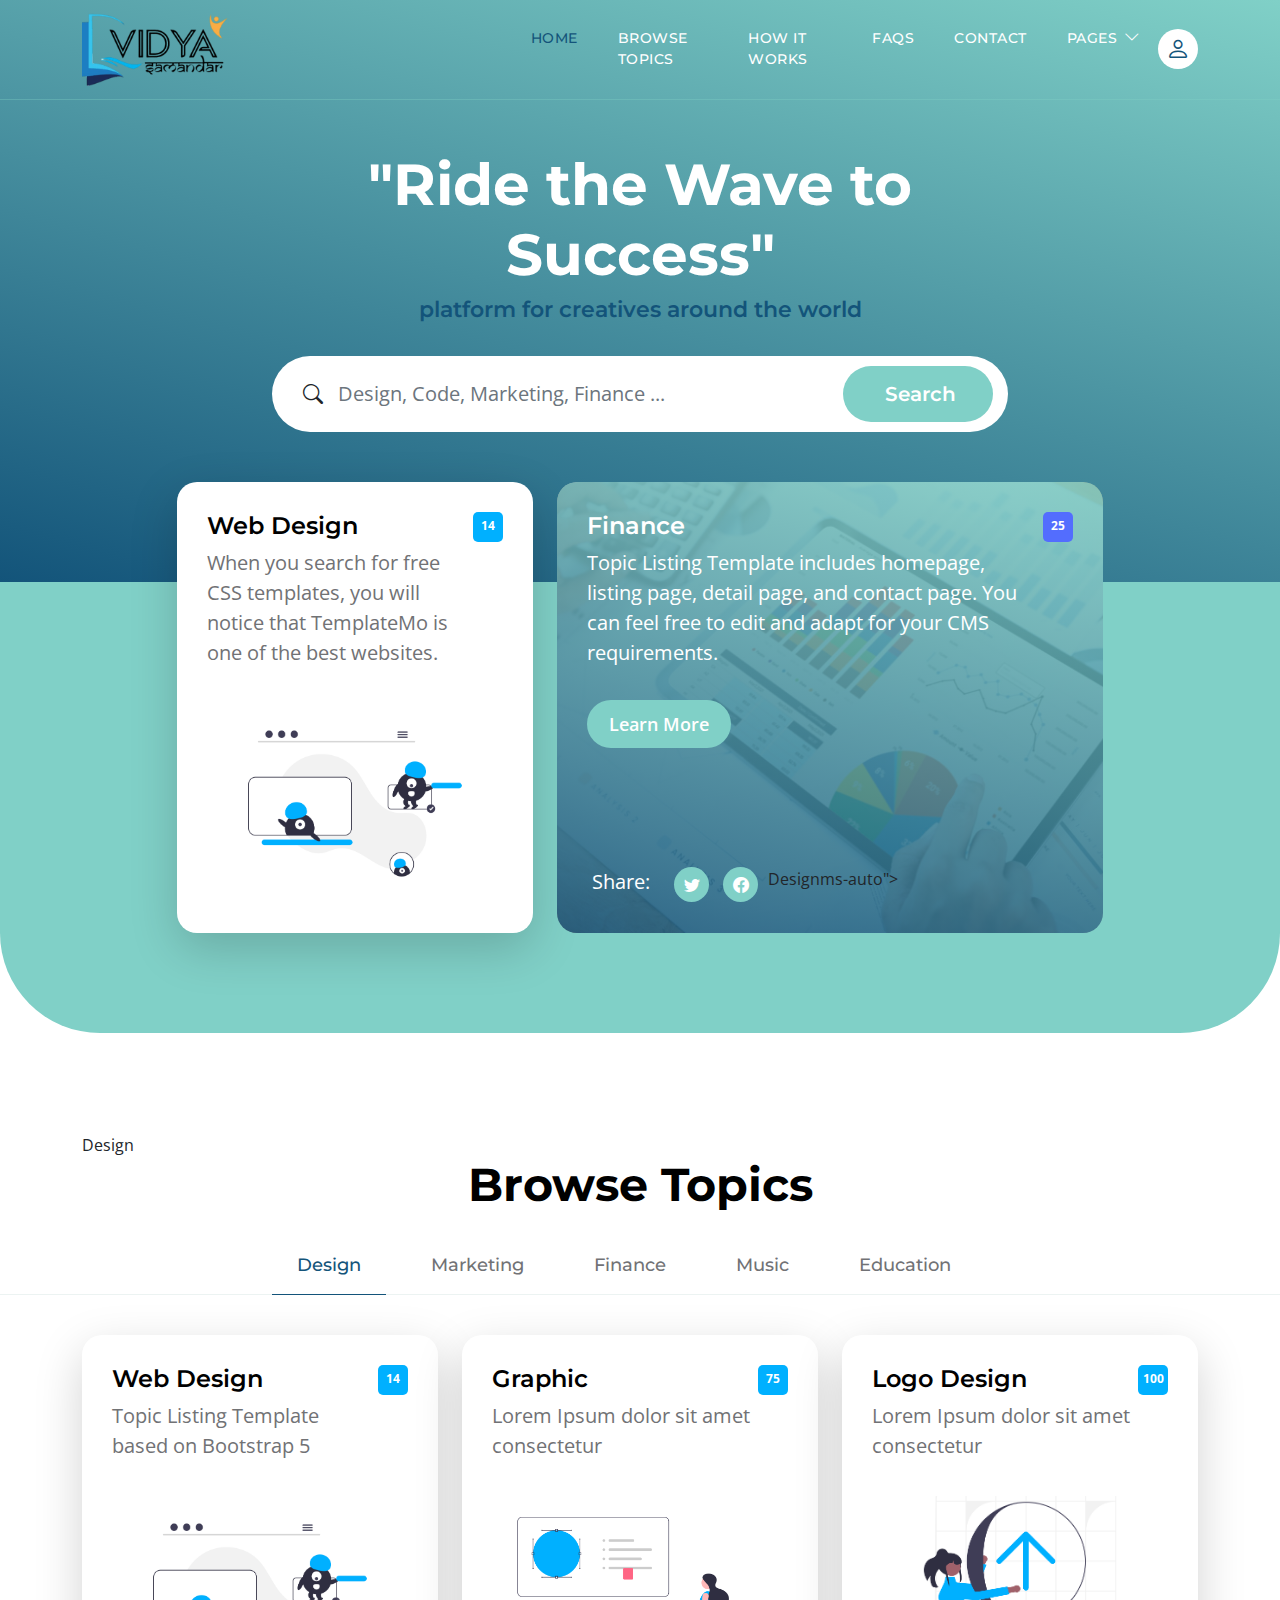
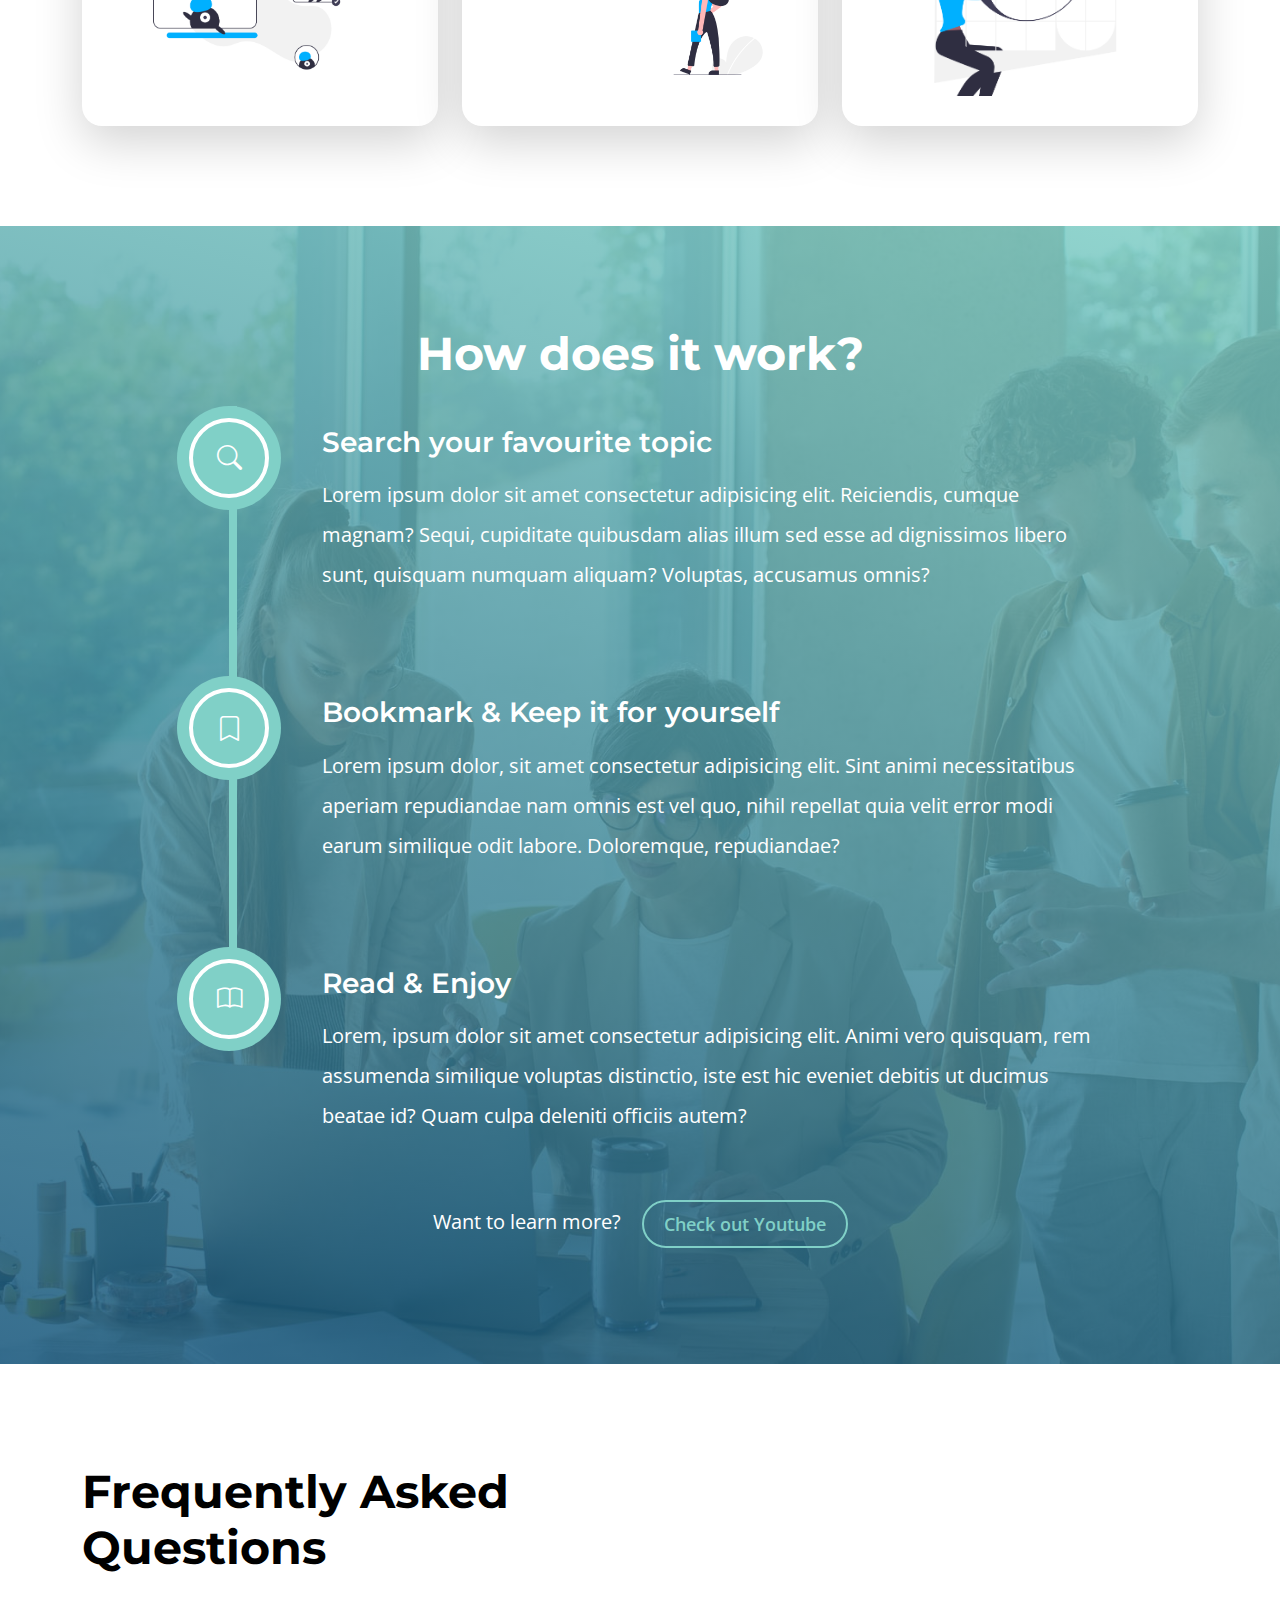
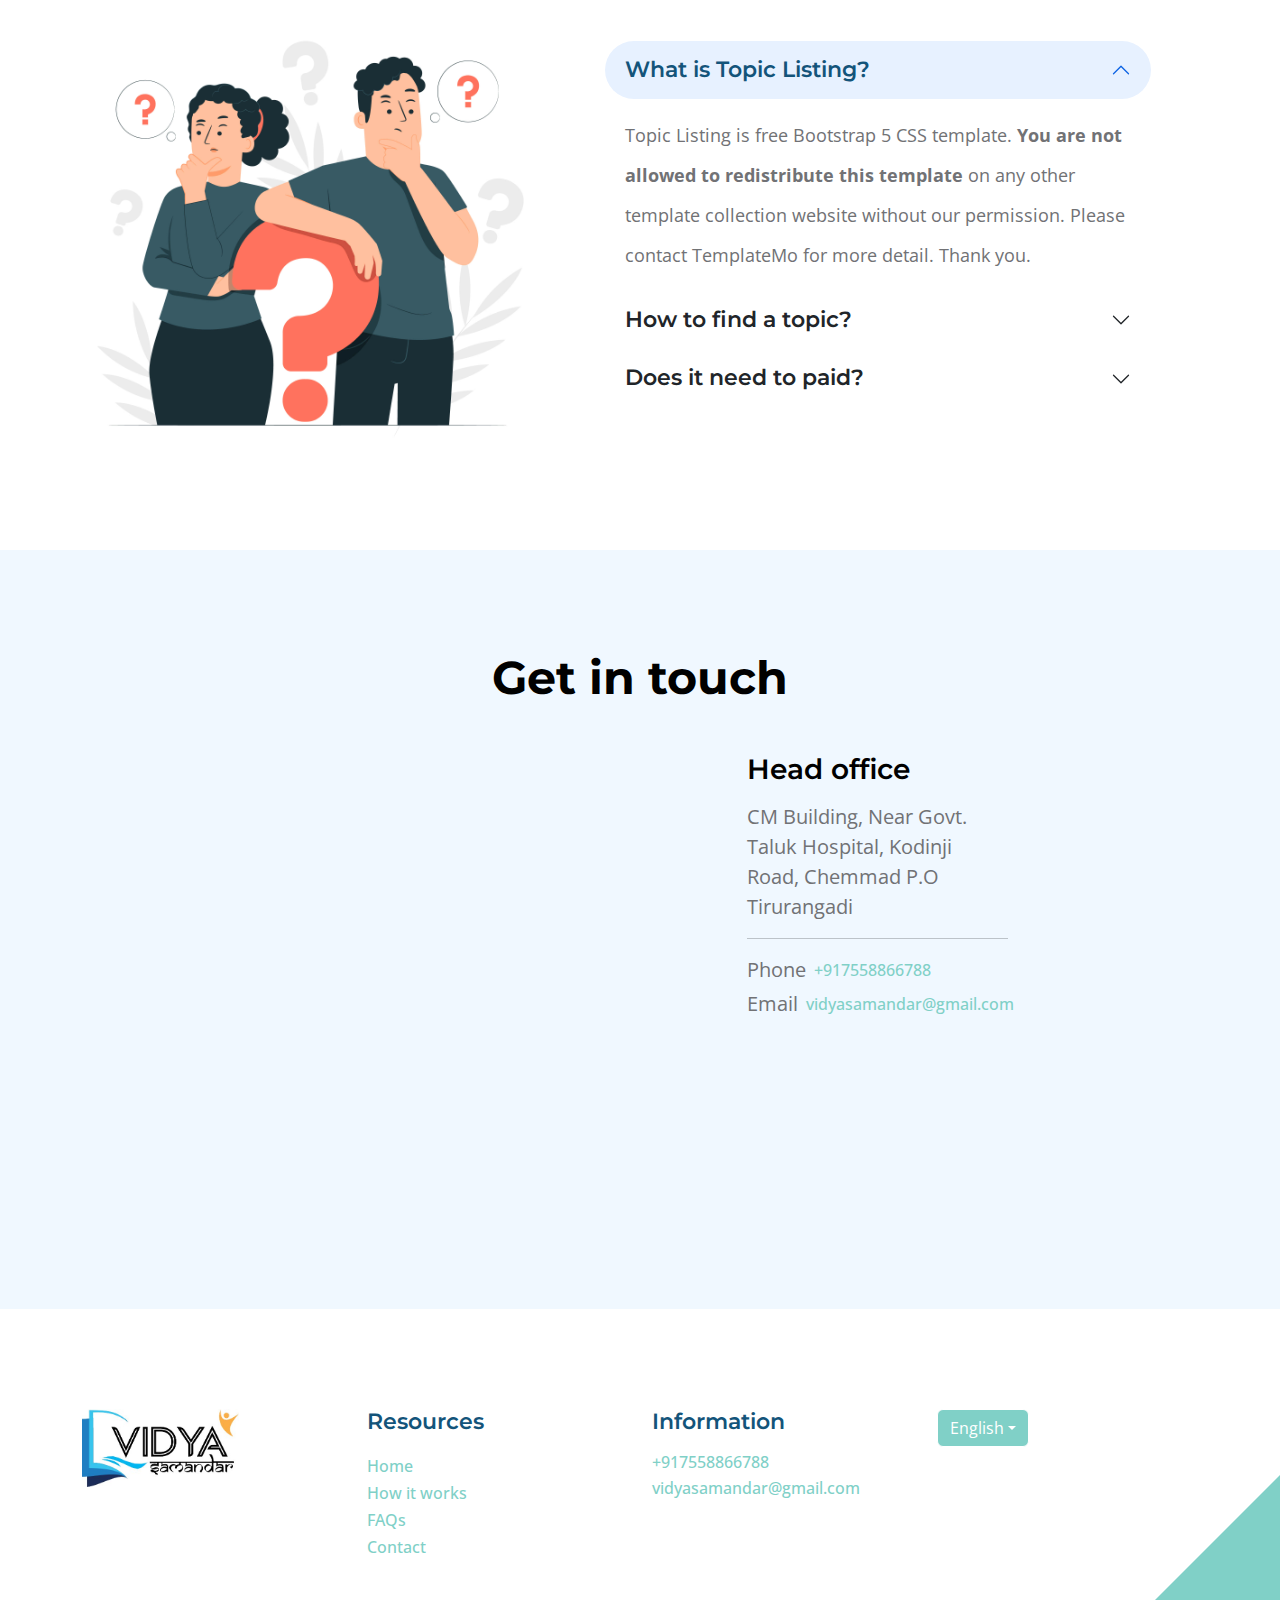
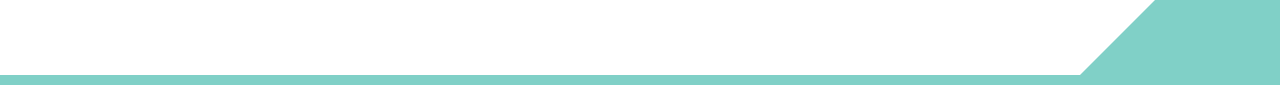
==== index.html @ a7874b6f "Update index.html" ====
<!doctype html>
<html lang="en">
    <head>
        <meta charset="utf-8">
        <meta name="viewport" content="width=device-width, initial-scale=1">

        <meta name="description" content="">
        <meta name="author" content="">

        <title>Vidyasamandar</title>
        <link rel="icon" href="images/topics/logo_no_bg.png" type="image/png"/>

        <!-- CSS FILES -->        
        <link rel="preconnect" href="https://fonts.googleapis.com">
        
        <link rel="preconnect" href="https://fonts.gstatic.com" crossorigin>

        <link href="https://fonts.googleapis.com/css2?family=Montserrat:wght@500;600;700&family=Open+Sans&display=swap" rel="stylesheet">
                        
        <link href="css/bootstrap.min.css" rel="stylesheet">

        <link href="css/bootstrap-icons.css" rel="stylesheet">

        <link href="css/templatemo-topic-listing.css" rel="stylesheet">      
<!--

TemplateMo 590 topic listing

https://templatemo.com/tm-590-topic-listing

-->
    </head>
    
    <body id="top">

        <main>

            <nav class="navbar navbar-expand-lg">
                <div class="container">
                    <a class="navbar-brand" href="index.html"> 
                        <img class="logo" src="images/topics/logo_no_bg.png"/>
                    </a>

                    <div class="d-lg-none ms-auto me-4">
                        <a href="#top" class="navbar-icon bi-person smoothscroll"></a>
                    </div>
    
                    <button class="navbar-toggler" type="button" data-bs-toggle="collapse" data-bs-target="#navbarNav" aria-controls="navbarNav" aria-expanded="false" aria-label="Toggle navigation">
                        <span class="navbar-toggler-icon"></span>
                    </button>
    
                    <div class="collapse navbar-collapse" id="navbarNav">
                        <ul class="navbar-nav ms-lg-5 me-lg-auto">
                            <li class="nav-item">
                                <a class="nav-link click-scroll" href="#section_1">Home</a>
                            </li>

                            <li class="nav-item">
                                <a class="nav-link click-scroll" href="#section_2">Browse Topics</a>
                            </li>
    
                            <li class="nav-item">
                                <a class="nav-link click-scroll" href="#section_3">How it works</a>
                            </li>

                            <li class="nav-item">
                                <a class="nav-link click-scroll" href="#section_4">FAQs</a>
                            </li>
    
                            <li class="nav-item">
                                <a class="nav-link click-scroll" href="#section_5">Contact</a>
                            </li>

                            <li class="nav-item dropdown">
                                <a class="nav-link dropdown-toggle" href="#" id="navbarLightDropdownMenuLink" role="button" data-bs-toggle="dropdown" aria-expanded="false">Pages</a>

                                <ul class="dropdown-menu dropdown-menu-light" aria-labelledby="navbarLightDropdownMenuLink">
                                    <li><a class="dropdown-item" href="topics-listing.html">Topics Listing</a></li>

                                    <li><a class="dropdown-item" href="contact.html">Contact Form</a></li>
                                </ul>
                            </li>
                        </ul>

                        <div class="d-none d-lg-block">
                            <a href="#top" class="navbar-icon bi-person smoothscroll"></a>
                        </div>
                    </div>
                </div>
            </nav>
            

            <section class="hero-section d-flex justify-content-center align-items-center" id="section_1">
                <div class="container">
                    <div class="row">

                        <div class="col-lg-8 col-12 mx-auto">
                            <h1 class="text-white text-center">"Ride the Wave to Success"</h1>

                            <h6 class="text-center">platform for creatives around the world</h6>

                            <form method="get" class="custom-form mt-4 pt-2 mb-lg-0 mb-5" role="search">
                                <div class="input-group input-group-lg">
                                    <span class="input-group-text bi-search" id="basic-addon1">
                                        
                                    </span>

                                    <input name="keyword" type="search" class="form-control" id="keyword" placeholder="Design, Code, Marketing, Finance ..." aria-label="Search">

                                    <button type="submit" class="form-control">Search</button>
                                </div>
                            </form>
                        </div>

                    </div>
                </div>
            </section>


            <section class="featured-section">
                <div class="container">
                    <div class="row justify-content-center">

                        <div class="col-lg-4 col-12 mb-4 mb-lg-0">
                            <div class="custom-block bg-white shadow-lg">
                                <a href="topics-detail.html">
                                    <div class="d-flex">
                                        <div>
                                            <h5 class="mb-2">Web Design</h5>

                                            <p class="mb-0">When you search for free CSS templates, you will notice that TemplateMo is one of the best websites.</p>
                                        </div>

                                        <span class="badge bg-design rounded-pill ms-auto">14</span>
                                    </div>

                                    <img src="images/topics/undraw_Remote_design_team_re_urdx.png" class="custom-block-image img-fluid" alt="">
                                </a>
                            </div>
                        </div>

                        <div class="col-lg-6 col-12">
                            <div class="custom-block custom-block-overlay">
                                <div class="d-flex flex-column h-100">
                                    <img src="images/businesswoman-using-tablet-analysis.jpg" class="custom-block-image img-fluid" alt="">

                                    <div class="custom-block-overlay-text d-flex">
                                        <div>
                                            <h5 class="text-white mb-2">Finance</h5>

                                            <p class="text-white">Topic Listing Template includes homepage, listing page, detail page, and contact page. You can feel free to edit and adapt for your CMS requirements.</p>

                                            <a href="topics-detail.html" class="btn custom-btn mt-2 mt-lg-3">Learn More</a>
                                        </div>

                                        <span class="badge bg-finance rounded-pill ms-auto">25</span>
                                    </div>

                                    <div class="social-share d-flex">
                                        <p class="text-white me-4">Share:</p>

                                        <ul class="social-icon">
                                            <li class="social-icon-item">
                                                <a href="#" class="social-icon-link bi-twitter"></a>
                                            </li>

                                            <li class="social-icon-item">
                                                <a href="#" class="social-icon-link bi-facebook"></a>
                                            </li>Designms-auto"></a>
                                    </div>

                                    <div class="section-overlay"></div>
                                </div>
                            </div>
                        </div>

                    </div>
                </div>
            </section>


            <section class="explore-section section-padding" id="section_2">
                <div class="container">Design

                        <div class="col-12 text-center">
                            <h2 class="mb-4">Browse Topics</h1>
                        </div>

                    </div>
                </div>

                <div class="container-fluid">
                    <div class="row">
                        <ul class="nav nav-tabs" id="myTab" role="tablist">
                            <li class="nav-item" role="presentation">
                                <button class="nav-link active" id="design-tab" data-bs-toggle="tab" data-bs-target="#design-tab-pane" type="button" role="tab" aria-controls="design-tab-pane" aria-selected="true">Design</button>
                            </li>

                            <li class="nav-item" role="presentation">
                                <button class="nav-link" id="marketing-tab" data-bs-toggle="tab" data-bs-target="#marketing-tab-pane" type="button" role="tab" aria-controls="marketing-tab-pane" aria-selected="false">Marketing</button>
                            </li>

                            <li class="nav-item" role="presentation">
                                <button class="nav-link" id="finance-tab" data-bs-toggle="tab" data-bs-target="#finance-tab-pane" type="button" role="tab" aria-controls="finance-tab-pane" aria-selected="false">Finance</button>
                            </li>

                            <li class="nav-item" role="presentation">
                                <button class="nav-link" id="music-tab" data-bs-toggle="tab" data-bs-target="#music-tab-pane" type="button" role="tab" aria-controls="music-tab-pane" aria-selected="false">Music</button>
                            </li>

                            <li class="nav-item" role="presentation">
                                <button class="nav-link" id="education-tab" data-bs-toggle="tab" data-bs-target="#education-tab-pane" type="button" role="tab" aria-controls="education-tab-pane" aria-selected="false">Education</button>
                            </li>
                        </ul>
                    </div>
                </div>

                <div class="container">
                    <div class="row">

                        <div class="col-12">
                            <div class="tab-content" id="myTabContent">
                                <div class="tab-pane fade show active" id="design-tab-pane" role="tabpanel" aria-labelledby="design-tab" tabindex="0">
                                    <div class="row">
                                        <div class="col-lg-4 col-md-6 col-12 mb-4 mb-lg-0">
                                            <div class="custom-block bg-white shadow-lg">
                                                <a href="topics-detail.html">
                                                    <div class="d-flex">
                                                        <div>
                                                            <h5 class="mb-2">Web Design</h5>

                                                            <p class="mb-0">Topic Listing Template based on Bootstrap 5</p>
                                                        </div>

                                                        <span class="badge bg-design rounded-pill ms-auto">14</span>
                                                    </div>

                                                    <img src="images/topics/undraw_Remote_design_team_re_urdx.png" class="custom-block-image img-fluid" alt="">
                                                </a>
                                            </div>
                                        </div>

                                        <div class="col-lg-4 col-md-6 col-12 mb-4 mb-lg-0">
                                            <div class="custom-block bg-white shadow-lg">
                                                <a href="topics-detail.html">
                                                    <div class="d-flex">
                                                        <div>
                                                            <h5 class="mb-2">Graphic</h5>

                                                                <p class="mb-0">Lorem Ipsum dolor sit amet consectetur</p>
                                                        </div>

                                                        <span class="badge bg-design rounded-pill ms-auto">75</span>
                                                    </div>

                                                    <img src="images/topics/undraw_Redesign_feedback_re_jvm0.png" class="custom-block-image img-fluid" alt="">
                                                </a>
                                            </div>
                                        </div>

                                        <div class="col-lg-4 col-md-6 col-12">
                                            <div class="custom-block bg-white shadow-lg">
                                                <a href="topics-detail.html">
                                                    <div class="d-flex">
                                                        <div>
                                                            <h5 class="mb-2">Logo Design</h5>

                                                                <p class="mb-0">Lorem Ipsum dolor sit amet consectetur</p>
                                                        </div>

                                                        <span class="badge bg-design rounded-pill ms-auto">100</span>
                                                    </div>

                                                    <img src="images/topics/colleagues-working-cozy-office-medium-shot.png" class="custom-block-image img-fluid" alt="">
                                                </a>
                                            </div>
                                        </div>
                                    </div>
                                </div>

                                <div class="tab-pane fade" id="marketing-tab-pane" role="tabpanel" aria-labelledby="marketing-tab" tabindex="0">
                                    <div class="row">
                                        <div class="col-lg-4 col-md-6 col-12 mb-4 mb-lg-3">
                                                <div class="custom-block bg-white shadow-lg">
                                                    <a href="topics-detail.html">
                                                        <div class="d-flex">
                                                            <div>
                                                                <h5 class="mb-2">Advertising</h5>

                                                                <p class="mb-0">Lorem Ipsum dolor sit amet consectetur</p>
                                                            </div>

                                                            <span class="badge bg-advertising rounded-pill ms-auto">30</span>
                                                        </div>

                                                        <img src="images/topics/undraw_online_ad_re_ol62.png" class="custom-block-image img-fluid" alt="">
                                                    </a>
                                                </div>
                                            </div>

                                            <div class="col-lg-4 col-md-6 col-12 mb-4 mb-lg-3">
                                                <div class="custom-block bg-white shadow-lg">
                                                    <a href="topics-detail.html">
                                                        <div class="d-flex">
                                                            <div>
                                                                <h5 class="mb-2">Video Content</h5>

                                                                <p class="mb-0">Lorem Ipsum dolor sit amet consectetur</p>
                                                            </div>

                                                            <span class="badge bg-advertising rounded-pill ms-auto">65</span>
                                                        </div>

                                                        <img src="images/topics/undraw_Group_video_re_btu7.png" class="custom-block-image img-fluid" alt="">
                                                    </a>
                                                </div>
                                            </div>

                                            <div class="col-lg-4 col-md-6 col-12">
                                                <div class="custom-block bg-white shadow-lg">
                                                    <a href="topics-detail.html">
                                                        <div class="d-flex">
                                                            <div>
                                                                <h5 class="mb-2">Viral Tweet</h5>

                                                                <p class="mb-0">Lorem Ipsum dolor sit amet consectetur</p>
                                                            </div>

                                                            <span class="badge bg-advertising rounded-pill ms-auto">50</span>
                                                        </div>

                                                        <img src="images/topics/undraw_viral_tweet_gndb.png" class="custom-block-image img-fluid" alt="">
                                                    </a>
                                                </div>
                                            </div>
                                        </div>
                                  </div>

                                <div class="tab-pane fade" id="finance-tab-pane" role="tabpanel" aria-labelledby="finance-tab" tabindex="0">   <div class="row">
                                        <div class="col-lg-6 col-md-6 col-12 mb-4 mb-lg-0">
                                            <div class="custom-block bg-white shadow-lg">
                                                <a href="topics-detail.html">
                                                    <div class="d-flex">
                                                        <div>
                                                            <h5 class="mb-2">Investment</h5>

                                                            <p class="mb-0">Lorem Ipsum dolor sit amet consectetur</p>
                                                        </div>

                                                        <span class="badge bg-finance rounded-pill ms-auto">30</span>
                                                    </div>

                                                    <img src="images/topics/undraw_Finance_re_gnv2.png" class="custom-block-image img-fluid" alt="">
                                                </a>
                                            </div>
                                        </div>

                                        <div class="col-lg-6 col-md-6 col-12">
                                            <div class="custom-block custom-block-overlay">
                                                <div class="d-flex flex-column h-100">
                                                    <img src="images/businesswoman-using-tablet-analysis-graph-company-finance-strategy-statistics-success-concept-planning-future-office-room.jpg" class="custom-block-image img-fluid" alt="">

                                                    <div class="custom-block-overlay-text d-flex">
                                                        <div>
                                                            <h5 class="text-white mb-2">Finance</h5>

                                                            <p class="text-white">Lorem ipsum dolor, sit amet consectetur adipisicing elit. Sint animi necessitatibus aperiam repudiandae nam omnis</p>

                                                            <a href="topics-detail.html" class="btn custom-btn mt-2 mt-lg-3">Learn More</a>
                                                        </div>

                                                        <span class="badge bg-finance rounded-pill ms-auto">25</span>
                                                    </div>

                                                    <div class="social-share d-flex">
                                                        <p class="text-white me-4">Share:</p>

                                                        <ul class="social-icon">
                                                            <li class="social-icon-item">
                                                                <a href="#" class="social-icon-link bi-twitter"></a>
                                                            </li>

                                                            <li class="social-icon-item">
                                                                <a href="#" class="social-icon-link bi-facebook"></a>
                                                            </li>

                                                            <li class="social-icon-item">
                                                                <a href="#" class="social-icon-link bi-pinterest"></a>
                                                            </li>
                                                        </ul>

                                                        <a href="#" class="custom-icon bi-bookmark ms-auto"></a>
                                                    </div>

                                                    <div class="section-overlay"></div>
                                                </div>
                                            </div>
                                        </div>
                                    </div>
                                </div>

                                <div class="tab-pane fade" id="music-tab-pane" role="tabpanel" aria-labelledby="music-tab" tabindex="0">
                                    <div class="row">
                                        <div class="col-lg-4 col-md-6 col-12 mb-4 mb-lg-3">
                                            <div class="custom-block bg-white shadow-lg">
                                                <a href="topics-detail.html">
                                                    <div class="d-flex">
                                                        <div>
                                                            <h5 class="mb-2">Composing Song</h5>

                                                            <p class="mb-0">Lorem Ipsum dolor sit amet consectetur</p>
                                                        </div>

                                                        <span class="badge bg-music rounded-pill ms-auto">45</span>
                                                    </div>

                                                    <img src="images/topics/undraw_Compose_music_re_wpiw.png" class="custom-block-image img-fluid" alt="">
                                                </a>
                                            </div>
                                        </div>

                                        <div class="col-lg-4 col-md-6 col-12 mb-4 mb-lg-3">
                                            <div class="custom-block bg-white shadow-lg">
                                                <a href="topics-detail.html">
                                                    <div class="d-flex">
                                                        <div>
                                                            <h5 class="mb-2">Online Music</h5>

                                                            <p class="mb-0">Lorem Ipsum dolor sit amet consectetur</p>
                                                        </div>

                                                        <span class="badge bg-music rounded-pill ms-auto">45</span>
                                                    </div>

                                                    <img src="images/topics/undraw_happy_music_g6wc.png" class="custom-block-image img-fluid" alt="">
                                                </a>
                                            </div>
                                        </div>

                                        <div class="col-lg-4 col-md-6 col-12">
                                            <div class="custom-block bg-white shadow-lg">
                                                <a href="topics-detail.html">
                                                    <div class="d-flex">
                                                        <div>
                                                            <h5 class="mb-2">Podcast</h5>

                                                            <p class="mb-0">Lorem Ipsum dolor sit amet consectetur</p>
                                                        </div>

                                                        <span class="badge bg-music rounded-pill ms-auto">20</span>
                                                    </div>

                                                    <img src="images/topics/undraw_Podcast_audience_re_4i5q.png" class="custom-block-image img-fluid" alt="">
                                                </a>
                                            </div>
                                        </div>
                                    </div>
                                </div>

                                <div class="tab-pane fade" id="education-tab-pane" role="tabpanel" aria-labelledby="education-tab" tabindex="0">
                                    <div class="row">
                                        <div class="col-lg-6 col-md-6 col-12 mb-4 mb-lg-3">
                                            <div class="custom-block bg-white shadow-lg">
                                                <a href="topics-detail.html">
                                                    <div class="d-flex">
                                                        <div>
                                                            <h5 class="mb-2">Graduation</h5>

                                                            <p class="mb-0">Lorem Ipsum dolor sit amet consectetur</p>
                                                        </div>

                                                        <span class="badge bg-education rounded-pill ms-auto">80</span>
                                                    </div>

                                                    <img src="images/topics/undraw_Graduation_re_gthn.png" class="custom-block-image img-fluid" alt="">
                                                </a>
                                            </div>
                                        </div>

                                        <div class="col-lg-6 col-md-6 col-12">
                                            <div class="custom-block bg-white shadow-lg">
                                                <a href="topics-detail.html">
                                                    <div class="d-flex">
                                                        <div>
                                                            <h5 class="mb-2">Educator</h5>

                                                            <p class="mb-0">Lorem Ipsum dolor sit amet consectetur</p>
                                                        </div>

                                                        <span class="badge bg-education rounded-pill ms-auto">75</span>
                                                    </div>

                                                    <img src="images/topics/undraw_Educator_re_ju47.png" class="custom-block-image img-fluid" alt="">
                                                </a>
                                            </div>
                                        </div>
                                    </div>
                                </div>
                            </div>

                    </div>
                </div>
            </section>


            <section class="timeline-section section-padding" id="section_3">
                <div class="section-overlay"></div>

                <div class="container">
                    <div class="row">

                        <div class="col-12 text-center">
                            <h2 class="text-white mb-4">How does it work?</h1>
                        </div>

                        <div class="col-lg-10 col-12 mx-auto">
                            <div class="timeline-container">
                                <ul class="vertical-scrollable-timeline" id="vertical-scrollable-timeline">
                                    <div class="list-progress">
                                        <div class="inner"></div>
                                    </div>

                                    <li>
                                        <h4 class="text-white mb-3">Search your favourite topic</h4>

                                        <p class="text-white">Lorem ipsum dolor sit amet consectetur adipisicing elit. Reiciendis, cumque magnam? Sequi, cupiditate quibusdam alias illum sed esse ad dignissimos libero sunt, quisquam numquam aliquam? Voluptas, accusamus omnis?</p>

                                        <div class="icon-holder">
                                          <i class="bi-search"></i>
                                        </div>
                                    </li>
                                    
                                    <li>
                                        <h4 class="text-white mb-3">Bookmark &amp; Keep it for yourself</h4>

                                        <p class="text-white">Lorem ipsum dolor, sit amet consectetur adipisicing elit. Sint animi necessitatibus aperiam repudiandae nam omnis est vel quo, nihil repellat quia velit error modi earum similique odit labore. Doloremque, repudiandae?</p>

                                        <div class="icon-holder">
                                          <i class="bi-bookmark"></i>
                                        </div>
                                    </li>

                                    <li>
                                        <h4 class="text-white mb-3">Read &amp; Enjoy</h4>

                                        <p class="text-white">Lorem, ipsum dolor sit amet consectetur adipisicing elit. Animi vero quisquam, rem assumenda similique voluptas distinctio, iste est hic eveniet debitis ut ducimus beatae id? Quam culpa deleniti officiis autem?</p>

                                        <div class="icon-holder">
                                          <i class="bi-book"></i>
                                        </div>
                                    </li>
                                </ul>
                            </div>
                        </div>

                        <div class="col-12 text-center mt-5">
                            <p class="text-white">
                                Want to learn more?
                                <a href="#" class="btn custom-btn custom-border-btn ms-3">Check out Youtube</a>
                            </p>
                        </div>
                    </div>
                </div>
            </section>


            <section class="faq-section section-padding" id="section_4">
                <div class="container">
                    <div class="row">

                        <div class="col-lg-6 col-12">
                            <h2 class="mb-4">Frequently Asked Questions</h2>
                        </div>

                        <div class="clearfix"></div>

                        <div class="col-lg-5 col-12">
                            <img src="images/faq_graphic.jpg" class="img-fluid" alt="FAQs">
                        </div>

                        <div class="col-lg-6 col-12 m-auto">
                            <div class="accordion" id="accordionExample">
                                <div class="accordion-item">
                                    <h2 class="accordion-header" id="headingOne">
                                        <button class="accordion-button" type="button" data-bs-toggle="collapse" data-bs-target="#collapseOne" aria-expanded="true" aria-controls="collapseOne">
                                        What is Topic Listing?
                                        </button>
                                    </h2>

                                    <div id="collapseOne" class="accordion-collapse collapse show" aria-labelledby="headingOne" data-bs-parent="#accordionExample">
                                        <div class="accordion-body">
                                            Topic Listing is free Bootstrap 5 CSS template. <strong>You are not allowed to redistribute this template</strong> on any other template collection website without our permission. Please contact TemplateMo for more detail. Thank you.
                                        </div>
                                    </div>
                                </div>

                                <div class="accordion-item">
                                    <h2 class="accordion-header" id="headingTwo">
                                        <button class="accordion-button collapsed" type="button" data-bs-toggle="collapse" data-bs-target="#collapseTwo" aria-expanded="false" aria-controls="collapseTwo">
                                        How to find a topic?
                                    </button>
                                    </h2>

                                    <div id="collapseTwo" class="accordion-collapse collapse" aria-labelledby="headingTwo" data-bs-parent="#accordionExample">
                                        <div class="accordion-body">
                                            You can search on Google with <strong>keywords</strong> such as templatemo portfolio, templatemo one-page layouts, photography, digital marketing, etc.
                                        </div>
                                    </div>
                                </div>

                                <div class="accordion-item">
                                    <h2 class="accordion-header" id="headingThree">
                                        <button class="accordion-button collapsed" type="button" data-bs-toggle="collapse" data-bs-target="#collapseThree" aria-expanded="false" aria-controls="collapseThree">
                                        Does it need to paid?
                                    </button>
                                    </h2>

                                    <div id="collapseThree" class="accordion-collapse collapse" aria-labelledby="headingThree" data-bs-parent="#accordionExample">
                                        <div class="accordion-body">
                                            You can modify any of this with custom CSS or overriding our default variables. It's also worth noting that just about any HTML can go within the <code>.accordion-body</code>, though the transition does limit overflow.
                                        </div>
                                    </div>
                                </div>
                            </div>
                        </div>

                    </div>
                </div>
            </section>


            <section class="contact-section section-padding section-bg" id="section_5">
                <div class="container">
                    <div class="row">

                        <div class="col-lg-12 col-12 text-center">
                            <h2 class="mb-5">Get in touch</h2>
                        </div>

                        <div class="col-lg-5 col-12 mb-4 mb-lg-0">
                            <iframe class="google-map" src="https://www.google.com/maps/embed?pb=!1m18!1m12!1m3!1d15663.92245396159!2d75.90150971738281!3d11.040080200000007!2m3!1f0!2f0!3f0!3m2!1i1024!2i768!4f13.1!3m3!1m2!1s0x3ba64d4ead3e56d5%3A0x5aa35a18eebf436e!2sParis%20Laptops!5e0!3m2!1sen!2sin!4v1695355563161!5m2!1sen!2sin" width="600" height="450" style="border:0;" allowfullscreen="" loading="lazy" referrerpolicy="no-referrer-when-downgrade" width="100%" height="250" style="border:0;" allowfullscreen="" loading="lazy" referrerpolicy="no-referrer-when-downgrade"></iframe>
                        </div>

                        <!-- <div class="col-lg-3 col-md-6 col-12 mb-3 mb-lg- mb-md-0 ms-auto">
                            <h4 class="mb-3">Head office</h4>

                            <p>Bay St &amp;, Larkin St, San Francisco, CA 94109, United States</p>

                            <hr>

                            <p class="d-flex align-items-center mb-1">
                                <span class="me-2">Phone</span>

                                <a href="tel: 305-240-9671" class="site-footer-link">
                                    305-240-9671
                                </a>
                            </p>

                            <p class="d-flex align-items-center">
                                <span class="me-2">Email</span>

                                <a href="mailto:info@company.com" class="site-footer-link">
                                    info@company.com
                                </a>
                            </p>
                        </div> -->

                        <div class="col-lg-3 col-md-6 col-12 mx-auto">
                            <h4 class="mb-3">Head office</h4>

                            <p>CM Building, Near Govt. Taluk Hospital, Kodinji Road, Chemmad P.O Tirurangadi</p>

                            <hr>

                            <p class="d-flex align-items-center mb-1">
                                <span class="me-2">Phone</span>

                                <a href="tel: 110-220-3400" class="site-footer-link">
                                    +917558866788
                                </a>
                            </p>

                            <p class="d-flex align-items-center">
                                <span class="me-2">Email</span>

                                <a href="mailto:vidyasamandar@gmail.com" class="site-footer-link">
                                    vidyasamandar@gmail.com
                                </a>
                            </p>
                        </div>

                    </div>
                </div>
            </section>
        </main>

<footer class="site-footer section-padding">
            <div class="container">
                <div class="row">

                    <div class="col-lg-3 col-12 mb-4 pb-2">
                        <a class="navbar-brand mb-2" href="index.html">
                            <img class="logo-60" src="images/topics/logo_big.jpg"/>
                        </a>
                    </div>

                    <div class="col-lg-3 col-md-4 col-6">
                        <h6 class="site-footer-title mb-3">Resources</h6>

                        <ul class="site-footer-links">
                            <li class="site-footer-link-item">
                                <a href="#" class="site-footer-link">Home</a>
                            </li>

                            <li class="site-footer-link-item">
                                <a href="#" class="site-footer-link">How it works</a>
                            </li>

                            <li class="site-footer-link-item">
                                <a href="#" class="site-footer-link">FAQs</a>
                            </li>

                            <li class="site-footer-link-item">
                                <a href="#" class="site-footer-link">Contact</a>
                            </li>
                        </ul>
                    </div>

                    <div class="col-lg-3 col-md-4 col-6 mb-4 mb-lg-0">
                        <h6 class="site-footer-title mb-3">Information</h6>

                        <p class="text-white d-flex mb-1">
                            <a href="tel: 305-240-9671" class="site-footer-link">
                                +917558866788
                            </a>
                        </p>

                        <p class="text-white d-flex">
                            <a href="mailto:vidyasamandar@gmail.com" class="site-footer-link">
                                vidyasamandar@gmail.com
                            </a>
                        </p>
                    </div>

                    <div class="col-lg-3 col-md-4 col-12 mt-4 mt-lg-0 ms-auto">
                        <div class="dropdown">
                            <button class="btn btn-secondary dropdown-toggle" type="button" data-bs-toggle="dropdown" aria-expanded="false">
                            English</button>

                            <ul class="dropdown-menu">
                                <li><button class="dropdown-item" type="button">Thai</button></li>

                                <li><button class="dropdown-item" type="button">Myanmar</button></li>

                                <li><button class="dropdown-item" type="button">Arabic</button></li>
                            </ul>
                        </div>

                        <!-- <p class="copyright-text mt-lg-5 mt-4">Copyright © 2048 Topic Listing Center. All rights reserved.
                        <br><br>Design: <a rel="nofollow" href="https://templatemo.com" target="_blank">TemplateMo</a> Distribution <a href="https://themewagon.com">ThemeWagon</a></p>
                         -->
                    </div>

                </div>
            </div>
        </footer>


        <!-- JAVASCRIPT FILES -->
        <script src="js/jquery.min.js"></script>
        <script src="js/bootstrap.bundle.min.js"></script>
        <script src="js/jquery.sticky.js"></script>
        <script src="js/click-scroll.js"></script>
        <script src="js/custom.js"></script>

    </body>
</html>
---- css/templatemo-topic-listing.css ----
/*

TemplateMo 590 topic listing

https://templatemo.com/tm-590-topic-listing

*/

/*---------------------------------------
  CUSTOM PROPERTIES ( VARIABLES )             
-----------------------------------------*/
:root {
  --white-color:                  #ffffff;
  --primary-color:                #13547a;
  --secondary-color:              #80d0c7;
  --section-bg-color:             #f0f8ff;
  --custom-btn-bg-color:          #80d0c7;
  --custom-btn-bg-hover-color:    #13547a;
  --dark-color:                   #000000;
  --p-color:                      #717275;
  --border-color:                 #7fffd4;
  --link-hover-color:             #13547a;

  --body-font-family:             'Open Sans', sans-serif;
  --title-font-family:            'Montserrat', sans-serif;

  --h1-font-size:                 58px;
  --h2-font-size:                 46px;
  --h3-font-size:                 32px;
  --h4-font-size:                 28px;
  --h5-font-size:                 24px;
  --h6-font-size:                 22px;
  --p-font-size:                  20px;
  --menu-font-size:               14px;
  --btn-font-size:                18px;
  --copyright-font-size:          16px;

  --border-radius-large:          100px;
  --border-radius-medium:         20px;
  --border-radius-small:          10px;

  --font-weight-normal:           400;
  --font-weight-medium:           500;
  --font-weight-semibold:         600;
  --font-weight-bold:             700;
}

body {
  background-color: var(--white-color);
  font-family: var(--body-font-family); 
}


/*---------------------------------------
  TYPOGRAPHY               
-----------------------------------------*/

h2,
h3,
h4,
h5,
h6 {
  color: var(--dark-color);
}

h1,
h2,
h3,
h4,
h5,
h6 {
  font-family: var(--title-font-family); 
  font-weight: var(--font-weight-semibold);
}

h1 {
  font-size: var(--h1-font-size);
  font-weight: var(--font-weight-bold);
}

h2 {
  font-size: var(--h2-font-size);
  font-weight: var(--font-weight-bold);
}

h3 {
  font-size: var(--h3-font-size);
}

h4 {
  font-size: var(--h4-font-size);
}

h5 {
  font-size: var(--h5-font-size);
}

h6 {
  color: var(--primary-color);
  font-size: var(--h6-font-size);
}

p {
  color: var(--p-color);
  font-size: var(--p-font-size);
  font-weight: var(--font-weight-normal);
}

ul li {
  color: var(--p-color);
  font-size: var(--p-font-size);
  font-weight: var(--font-weight-normal);
}

a, 
button {
  touch-action: manipulation;
  transition: all 0.3s;
}

a {
  display: inline-block;
  color: var(--primary-color);
  text-decoration: none;
}

a:hover {
  color: var(--link-hover-color);
}

b,
strong {
  font-weight: var(--font-weight-bold);
}


/*---------------------------------------
  SECTION               
-----------------------------------------*/
.section-padding {
  padding-top: 100px;
  padding-bottom: 100px;
}

.section-bg {
  background-color: var(--section-bg-color);
}

.section-overlay {
  background-image: linear-gradient(15deg, #13547a 0%, #80d0c7 100%);
  position: absolute;
  top: 0;
  left: 0;
  pointer-events: none;
  width: 100%;
  height: 100%;
  opacity: 0.85;
}

.section-overlay + .container {
  position: relative;
}

.tab-content {
  background-color: var(--white-color);
  border-radius: var(--border-radius-medium);
}

.nav-tabs {
  border-bottom: 1px solid #ecf3f2;
  margin-bottom: 40px;
  justify-content: center;
}

.nav-tabs .nav-link {
  border-radius: 0;
  border-top: 0;
  border-right: 0;
  border-left: 0;
  color: var(--p-color);
  font-family: var(--title-font-family);
  font-size: var(--btn-font-size);
  font-weight: var(--font-weight-medium);
  padding: 15px 25px;
  transition: all 0.3s;
}

.nav-tabs .nav-link:first-child {
  margin-right: 20px;
}

.nav-tabs .nav-item.show .nav-link, 
.nav-tabs .nav-link.active,
.nav-tabs .nav-link:focus, 
.nav-tabs .nav-link:hover {
  border-bottom-color: var(--primary-color);
  color: var(--primary-color);
}


/*---------------------------------------
  CUSTOM ICON COLOR               
-----------------------------------------*/
.custom-icon {
  color: var(--secondary-color);
}


/*---------------------------------------
  CUSTOM BUTTON               
-----------------------------------------*/
.custom-btn {
  background: var(--custom-btn-bg-color);
  border: 2px solid transparent;
  border-radius: var(--border-radius-large);
  color: var(--white-color);
  font-size: var(--btn-font-size);
  font-weight: var(--font-weight-semibold);
  line-height: normal;
  transition: all 0.3s;
  padding: 10px 20px;
}

.custom-btn:hover {
  background: var(--custom-btn-bg-hover-color);
  color: var(--white-color);
}

.custom-border-btn {
  background: transparent;
  border: 2px solid var(--custom-btn-bg-color);
  color: var(--custom-btn-bg-color);
}

.custom-border-btn:hover {
  background: var(--custom-btn-bg-color);
  border-color: transparent;
  color: var(--white-color);
}

.custom-btn-bg-white {
  border-color: var(--white-color);
  color: var(--white-color);
}


/*---------------------------------------
  SITE HEADER              
-----------------------------------------*/
.site-header {
  background-image: linear-gradient(15deg, #13547a 0%, #80d0c7 100%);
  padding-top: 150px;
  padding-bottom: 80px;
}

.site-header .container {
  height: 100%;
}

.breadcrumb-item+.breadcrumb-item::before,
.breadcrumb-item a:hover,
.breadcrumb-item.active {
  color: var(--white-color);
}

.site-header .custom-icon {
  color: var(--white-color);
  font-size: var(--h4-font-size);
}

.site-header .custom-icon:hover {
  color: var(--secondary-color);
}


/*---------------------------------------
  NAVIGATION              
-----------------------------------------*/
.sticky-wrapper {
  position: absolute;
  top: 0;
  right: 0;
  left: 0;
}

.sticky-wrapper.is-sticky .navbar {
  background-color: var(--secondary-color);
}

.navbar {
  background: transparent;
  border-bottom: 1px solid rgba(128, 208, 199, 0.35);
  z-index: 9;
}

.navbar-brand,
.navbar-brand:hover {
  font-size: var(--h3-font-size);
  font-weight: var(--font-weight-bold);
  display: block;
}

.navbar-brand span {
  font-family: var(--title-font-family);
}

.navbar-expand-lg .navbar-nav .nav-link {
  border-radius: var(--border-radius-large);
  margin: 10px;
  padding: 10px;
}

.navbar-brand .logo{
  width: 40%;
  border-radius: 7px;
}

.navbar-brand .logo-60{
  width: 60%;
}
.navbar-nav .nav-link {
  display: inline-block;
  color: var(--white-color);
  font-family: var(--title-font-family); 
  font-size: var(--menu-font-size);
  font-weight: var(--font-weight-medium);
  text-transform: uppercase;
  letter-spacing: 0.5px;
  position: relative;
  padding-top: 15px;
  padding-bottom: 15px;
}

.navbar-nav .nav-link.active, 
.navbar-nav .nav-link:hover {
  color: var(--primary-color);
}

.navbar .dropdown-menu {
  background: var(--white-color);
  box-shadow: 0 1rem 3rem rgba(0,0,0,.175);
  border: 0;
  display: inherit;
  opacity: 0;
  min-width: 9rem;
  margin-top: 20px;
  padding: 13px 0 10px 0;
  transition: all 0.3s;
  pointer-events: none;
}

.navbar .dropdown-menu::before {
  content: "";
  width: 0;
  height: 0;
  border-left: 20px solid transparent;
  border-right: 20px solid transparent;
  border-bottom: 15px solid var(--white-color);
  position: absolute;
  top: -10px;
  left: 10px;
}

.navbar .dropdown-item {
  display: inline-block;
  color: var(--p-bg-color);
  font-family: var(--title-font-family); 
  font-size: var(--menu-font-size);
  font-weight: var(--font-weight-medium);
  text-transform: uppercase;
  letter-spacing: 0.5px;
  position: relative;
}

.navbar .dropdown-item.active, 
.navbar .dropdown-item:active,
.navbar .dropdown-item:focus, 
.navbar .dropdown-item:hover {
  background: transparent;
  color: var(--primary-color);
}

.navbar .dropdown-toggle::after {
  content: "\f282";
  display: inline-block;
  font-family: bootstrap-icons !important;
  font-size: var(--copyright-font-size);
  font-style: normal;
  font-weight: normal !important;
  font-variant: normal;
  text-transform: none;
  line-height: 1;
  vertical-align: -.125em;
  -webkit-font-smoothing: antialiased;
  -moz-osx-font-smoothing: grayscale;
  position: relative;
  left: 2px;
  border: 0;
}

@media screen and (min-width: 992px) {
  .navbar .dropdown:hover .dropdown-menu {
    opacity: 1;
    margin-top: 0;
    pointer-events: auto;
  }
}

.navbar-icon {
  background: var(--white-color);
  border-radius: var(--border-radius-large);
  display: inline-block;
  font-size: var(--h5-font-size);
  width: 40px;
  height: 40px;
  line-height: 40px;
  text-align: center;
  transition: all 0.3s ease;
}

.navbar-icon:hover {
  background: var(--primary-color);
  color: var(--white-color);
}

.navbar-toggler {
  border: 0;
  padding: 0;
  cursor: pointer;
  margin: 0;
  width: 30px;
  height: 35px;
  outline: none;
}

.navbar-toggler:focus {
  outline: none;
  box-shadow: none;
}

.navbar-toggler[aria-expanded="true"] .navbar-toggler-icon {
  background: transparent;
}

.navbar-toggler[aria-expanded="true"] .navbar-toggler-icon:before,
.navbar-toggler[aria-expanded="true"] .navbar-toggler-icon:after {
  transition: top 300ms 50ms ease, -webkit-transform 300ms 350ms ease;
  transition: top 300ms 50ms ease, transform 300ms 350ms ease;
  transition: top 300ms 50ms ease, transform 300ms 350ms ease, -webkit-transform 300ms 350ms ease;
  top: 0;
}

.navbar-toggler[aria-expanded="true"] .navbar-toggler-icon:before {
  transform: rotate(45deg);
}

.navbar-toggler[aria-expanded="true"] .navbar-toggler-icon:after {
  transform: rotate(-45deg);
}

.navbar-toggler .navbar-toggler-icon {
  background: var(--white-color);
  transition: background 10ms 300ms ease;
  display: block;
  width: 30px;
  height: 2px;
  position: relative;
}

.navbar-toggler .navbar-toggler-icon:before,
.navbar-toggler .navbar-toggler-icon:after {
  transition: top 300ms 350ms ease, -webkit-transform 300ms 50ms ease;
  transition: top 300ms 350ms ease, transform 300ms 50ms ease;
  transition: top 300ms 350ms ease, transform 300ms 50ms ease, -webkit-transform 300ms 50ms ease;
  position: absolute;
  right: 0;
  left: 0;
  background: var(--white-color);
  width: 30px;
  height: 2px;
  content: '';
}

.navbar-toggler .navbar-toggler-icon::before {
  top: -8px;
}

.navbar-toggler .navbar-toggler-icon::after {
  top: 8px;
}


/*---------------------------------------
  HERO        
-----------------------------------------*/
.hero-section {
  background-image: linear-gradient(15deg, #13547a 0%, #80d0c7 100%);
  position: relative;
  overflow: hidden;
  padding-top: 150px;
  padding-bottom: 150px;
}

.hero-section .input-group {
  background-color: var(--white-color);
  border-radius: var(--border-radius-large);
  padding: 10px 15px;
}

.hero-section .input-group-text {
  background-color: transparent;
  border: 0;
}

.hero-section input[type="search"] {
  border: 0;
  box-shadow: none;
  margin-bottom: 0;
  padding-left: 0;
}

.hero-section button[type="submit"] {
  background-color: var(--primary-color);
  border: 0;
  border-radius: var(--border-radius-large) !important;
  color: var(--white-color);
  max-width: 150px;
}


/*---------------------------------------
  TOPICS              
-----------------------------------------*/
.featured-section {
  background-color: var(--secondary-color);
  border-radius: 0 0 100px 100px;
  padding-bottom: 100px;
}

.featured-section .row {
  position: relative;
  bottom: 100px;
  margin-bottom: -100px;
}

.custom-block {
  border-radius: var(--border-radius-medium);
  position: relative;
  overflow: hidden;
  padding: 30px;
  transition: all 0.3s ease;
  height: 100%;
}

.custom-block:hover {
  background-color: var(--secondary-color);
  transform: translateY(-3px);
}

.custom-block > a {
  width: 100%;
}

.custom-block-image {
  display: block;
  width: 100%;
  height: 200px;
  object-fit: cover;
  margin-top: 35px;
}

.custom-block .rounded-pill {
  border-radius: 5px !important;
  display: flex;
  justify-content: center;
  text-align: center;
  width: 30px;
  height: 30px;
  line-height: 20px;
}

.custom-block-overlay {
  height: 100%;
  min-height: 350px;
  padding: 0;
}

.custom-block-overlay > a {
  height: 100%;
}

.custom-block-overlay .custom-block-image {
  border-radius: var(--border-radius-medium);
  display: block;
  height: 100%;
  margin-top: 0;
}

.custom-block-overlay-text {
  position: absolute;
  z-index: 2;
  top: 0;
  right: 0;
  left: 0;
  padding: 30px;
}

.social-share {
  position: absolute;
  bottom: 0;
  right: 0;
  left: 0;
  z-index: 2;
  padding: 20px 35px;
}

.social-share .bi-bookmark {
  color: var(--white-color);
  font-size: var(--h5-font-size);
}

.social-share .bi-bookmark:hover {
  color: var(--secondary-color);
}

.bg-design {
  background-color: #00B0FF;
}

.bg-graphic {
  background-color: #00BFA6;
}

.bg-advertising {
  background-color: #F50057;
}

.bg-finance {
  background-color: #536DFE;
}

.bg-music {
  background-color: #F9A826;
}

.bg-education {
  background-color: #00BFA6;
}


/*---------------------------------------
  TOPICS               
-----------------------------------------*/
.topics-detail-block {
  border-radius: var(--border-radius-medium);
  position: relative;
  overflow: hidden;
}

.topics-detail-block-image {
  display: block;
  border-radius: var(--border-radius-medium);
}

blockquote {
  background-color: var(--section-bg-color);
  border-radius: var(--border-radius-small);
  font-family: var(--title-font-family);
  font-size: var(--h4-font-size);
  font-weight: var(--font-weight-bold);
  display: inline-block;
  text-align: center;
  margin: 30px;
  padding: 40px;
}

.topics-listing-page .site-header {
  padding-bottom: 65px;
}

.custom-block-topics-listing-info {
  margin: 30px 20px 20px 30px;
}

.custom-block-topics-listing {
  height: inherit;
}

.custom-block-topics-listing .custom-block-image {
  width: 200px;
}


/*---------------------------------------
  PAGINATION              
-----------------------------------------*/
.pagination {
  margin-top: 40px;
}

.page-link {
  border: 0;
  border-radius: var(--border-radius-small);
  color: var(--p-color);
  font-family: var(--title-font-family);
  margin: 0 5px;
  padding: 10px 20px;
}

.page-link:hover,
.page-item:first-child .page-link:hover,
.page-item:last-child .page-link:hover {
  background-color: var(--secondary-color);
  color: var(--white-color);
}

.page-item:first-child .page-link {
  margin-right: 10px;
}

.page-item:first-child .page-link,
.page-item:last-child .page-link {
  background-color: var(--section-bg-color);
  border-radius: var(--border-radius-small);
}

.active>.page-link, .page-link.active {
  background-color: var(--secondary-color);
  border-color: var(--secondary-color);
}


/*---------------------------------------
  TIMELINE              
-----------------------------------------*/
.timeline-section {
  background-image: url('../images/colleagues-working-cozy-office-medium-shot.jpg');
  background-repeat: no-repeat;
  background-position: center;
  background-size: cover;
  position: relative;
}

.timeline-container .vertical-scrollable-timeline {
  list-style-type: none;
  position: relative;
  padding-left: 0;
}

.timeline-container .vertical-scrollable-timeline .list-progress {
  width: 8px;
  height: 87%;
  background-color: var(--primary-color);
  position: absolute;
  left: 52px;
  top: 0;
  overflow: hidden;
}

.timeline-container .vertical-scrollable-timeline .list-progress .inner {
  position: absolute;
  right: 0;
  bottom: 0;
  height: 100%;
  background-color: var(--secondary-color);
  width: 100%;
}

.timeline-container .vertical-scrollable-timeline li {
  position: relative;
  padding: 20px 0px 65px 145px;
}

.timeline-container .vertical-scrollable-timeline li:last-child {
  padding-bottom: 0;
}

.timeline-container .vertical-scrollable-timeline li p {
  line-height: 40px;
}

.timeline-container .vertical-scrollable-timeline li p:last-child {
  margin-bottom: 0;
}

.timeline-container .vertical-scrollable-timeline li .icon-holder {
  position: absolute;
  left: 0;
  top: 0;
  width: 104px;
  height: 104px;
  display: flex;
  justify-content: center;
  align-items: center;
  background-color: var(--secondary-color);
  border-radius: 50%;
  z-index: 1;
  transition: 0.4s all;
}

.timeline-container .vertical-scrollable-timeline li .icon-holder::before {
  content: "";
  width: 80px;
  height: 80px;
  border: 4px solid #fff;
  position: absolute;
  background-color: var(--secondary-color);
  border-radius: 50%;
  z-index: -1;
  transition: 0.4s all;
}

.timeline-container .vertical-scrollable-timeline li .icon-holder i {
  font-size: 25px;
  color: var(--white-color);
}

.timeline-container .vertical-scrollable-timeline li::before {
  content: "";
  position: absolute;
  height: 100%;
  width: 8px;
  background-color: transparent;
  left: 52px;
  z-index: 0;
}

.timeline-container .vertical-scrollable-timeline li.active .icon-holder {
  background-color: var(--primary-color);
}

.timeline-container .vertical-scrollable-timeline li.active .icon-holder::before {
  background-color: var(--primary-color);
}


/*---------------------------------------
  FAQs              
-----------------------------------------*/
.faq-section .accordion-item {
  border: 0;
}

.faq-section .accordion-button {
  font-size: var(--h6-font-size);
  font-weight: var(--font-weight-semibold);
}

.faq-section .accordion-item:first-of-type .accordion-button {
  border-radius: var(--border-radius-large);
}

.faq-section .accordion-button:not(.collapsed) {
  border-radius: var(--border-radius-large);
  box-shadow: none;
  color: var(--primary-color);
}

.faq-section .accordion-body {
  color: var(--p-color);
  font-size: var(--btn-font-size);
  line-height: 40px;
}

/*---------------------------------------
  NEWSLETTER               
-----------------------------------------*/
.newsletter-image {
  border-radius: var(--border-radius-medium);
}


/*---------------------------------------
  CONTACT               
-----------------------------------------*/
.google-map {
  border-radius: var(--border-radius-medium);
}

.contact-form .form-floating>textarea {
  border-radius: var(--border-radius-medium);
  height: 150px;
}


/*---------------------------------------
  SUBSCRIBE FORM               
-----------------------------------------*/
.subscribe-form-wrap {
  padding: 50px;
}

.subscribe-form {
  width: 95%;
}


/*---------------------------------------
  CUSTOM FORM               
-----------------------------------------*/
.custom-form .form-control {
  border-radius: var(--border-radius-large);
  color: var(--p-color);
  margin-bottom: 24px;
  padding-top: 13px;
  padding-bottom: 13px;
  padding-left: 20px;
  outline: none;
}

.form-floating>label {
  padding-left: 20px;
}

.custom-form button[type="submit"] {
  background: var(--custom-btn-bg-color);
  border: none;
  border-radius: var(--border-radius-large);
  color: var(--white-color);
  font-family: var(--title-font-family);
  font-size: var(--p-font-size);
  font-weight: var(--font-weight-semibold);
  transition: all 0.3s;
  margin-bottom: 0;
}

.custom-form button[type="submit"]:hover,
.custom-form button[type="submit"]:focus {
  background: var(--custom-btn-bg-hover-color);
  border-color: transparent;
}


/*---------------------------------------
  SITE FOOTER              
-----------------------------------------*/
.site-footer {
  border-bottom: 10px solid var(--secondary-color);
  position: relative;
}

.site-footer::after {
  content: "";
  position: absolute;
  bottom: 0;
  right: 0;
  width: 0;
  height: 0;
  border-style: solid;
  border-width: 0 0 200px 200px;
  border-color: transparent transparent var(--secondary-color) transparent;
  pointer-events: none;
}

.site-footer-title {
  color: var(--primary-color); 
}

.site-footer .dropdown-menu {
  padding: 0;
}

.site-footer .dropdown-item {
  color: var(--p-color);
  font-size: var(--menu-font-size);
  font-weight: var(--font-weight-medium);
  padding: 4px 18px;
}

.site-footer .dropdown-item:hover {
  background-color: transparent;
  color: var(--primary-color);
}

.site-footer .dropdown-menu li:first-child .dropdown-item {
  padding-top: 10px;
}

.site-footer .dropdown-menu li:last-child .dropdown-item {
  padding-bottom: 12px;
}

.site-footer .dropdown-toggle {
  background-color: var(--secondary-color);
  border-color: var(--white-color);
}

.site-footer .dropdown-toggle:hover {
  background-color: var(--primary-color);
  border-color: transparent;
}

.site-footer-links {
  padding-left: 0;
}

.site-footer-link-item {
  display: block;
  list-style: none;
  line-height: normal;
}

.site-footer-link {
  color: var(--secondary-color);
  font-size: var(--copyright-font-size);
  font-weight: var(--font-weight-medium);
  line-height: normal;
}

.copyright-text {
  font-size: var(--copyright-font-size);
}


/*---------------------------------------
  SOCIAL ICON               
-----------------------------------------*/
.social-icon {
  margin: 0;
  padding: 0;
}

.social-icon-item {
  list-style: none;
  display: inline-block;
  vertical-align: top;
}

.social-icon-link {
  background: var(--secondary-color);
  border-radius: var(--border-radius-large);
  color: var(--white-color);
  font-size: var(--copyright-font-size);
  display: block;
  margin-right: 10px;
  text-align: center;
  width: 35px;
  height: 35px;
  line-height: 36px;
  transition: background 0.2s, color 0.2s;
}

.social-icon-link:hover {
  background: var(--primary-color);
  color: var(--white-color);
}


/*---------------------------------------
  RESPONSIVE STYLES               
-----------------------------------------*/
@media screen and (max-width: 991px) {
  h1 {
    font-size: 48px;
  }

  h2 {
    font-size: 36px;
  }

  h3 {
    font-size: 32px;
  }

  h4 {
    font-size: 28px;
  }

  h5 {
    font-size: 20px;
  }

  h6 {
    font-size: 18px;
  }

  .section-padding {
    padding-top: 50px;
    padding-bottom: 50px;
  }
  
  .navbar {
    background-color: var(--secondary-color);
  }

  .logo{
    width: 40%;
  }

  .navbar-nav .dropdown-menu {
    position: relative;
    left: 10px;
    opacity: 1;
    pointer-events: auto;
    max-width: 155px;
    margin-top: 10px;
    margin-bottom: 15px;
  }

  .navbar-expand-lg .navbar-nav {
    padding-bottom: 20px;
  }

  .navbar-expand-lg .navbar-nav .nav-link {
    padding: 0;
  }

  .nav-tabs .nav-link:first-child {
    margin-right: 5px;
  }

  .nav-tabs .nav-link {
    font-size: var(--copyright-font-size);
    padding: 10px;
  }

  .featured-section {
    border-radius: 0 0 80px 80px;
    padding-bottom: 50px;
  }

  .custom-block-topics-listing .custom-block-image {
    width: auto;
  }

  .custom-block-topics-listing > .d-flex,
  .custom-block-topics-listing-info,
  .custom-block-topics-listing a {
    flex-direction: column;
  }

  .timeline-container .vertical-scrollable-timeline .list-progress {
    height: 75%;
  }

  .timeline-container .vertical-scrollable-timeline li {
    padding-left: 135px;
  }

  .subscribe-form-wrap {
    padding-top: 30px;
    padding-bottom: 0;
  }
}

@media screen and (max-width: 480px) {
  h1 {
    font-size: 36px;
  }

  h2 {
    font-size: 28px;
  }

  h3 {
    font-size: 26px;
  }

  h4 {
    font-size: 22px;
  }

  h5 {
    font-size: 20px;
  }
}
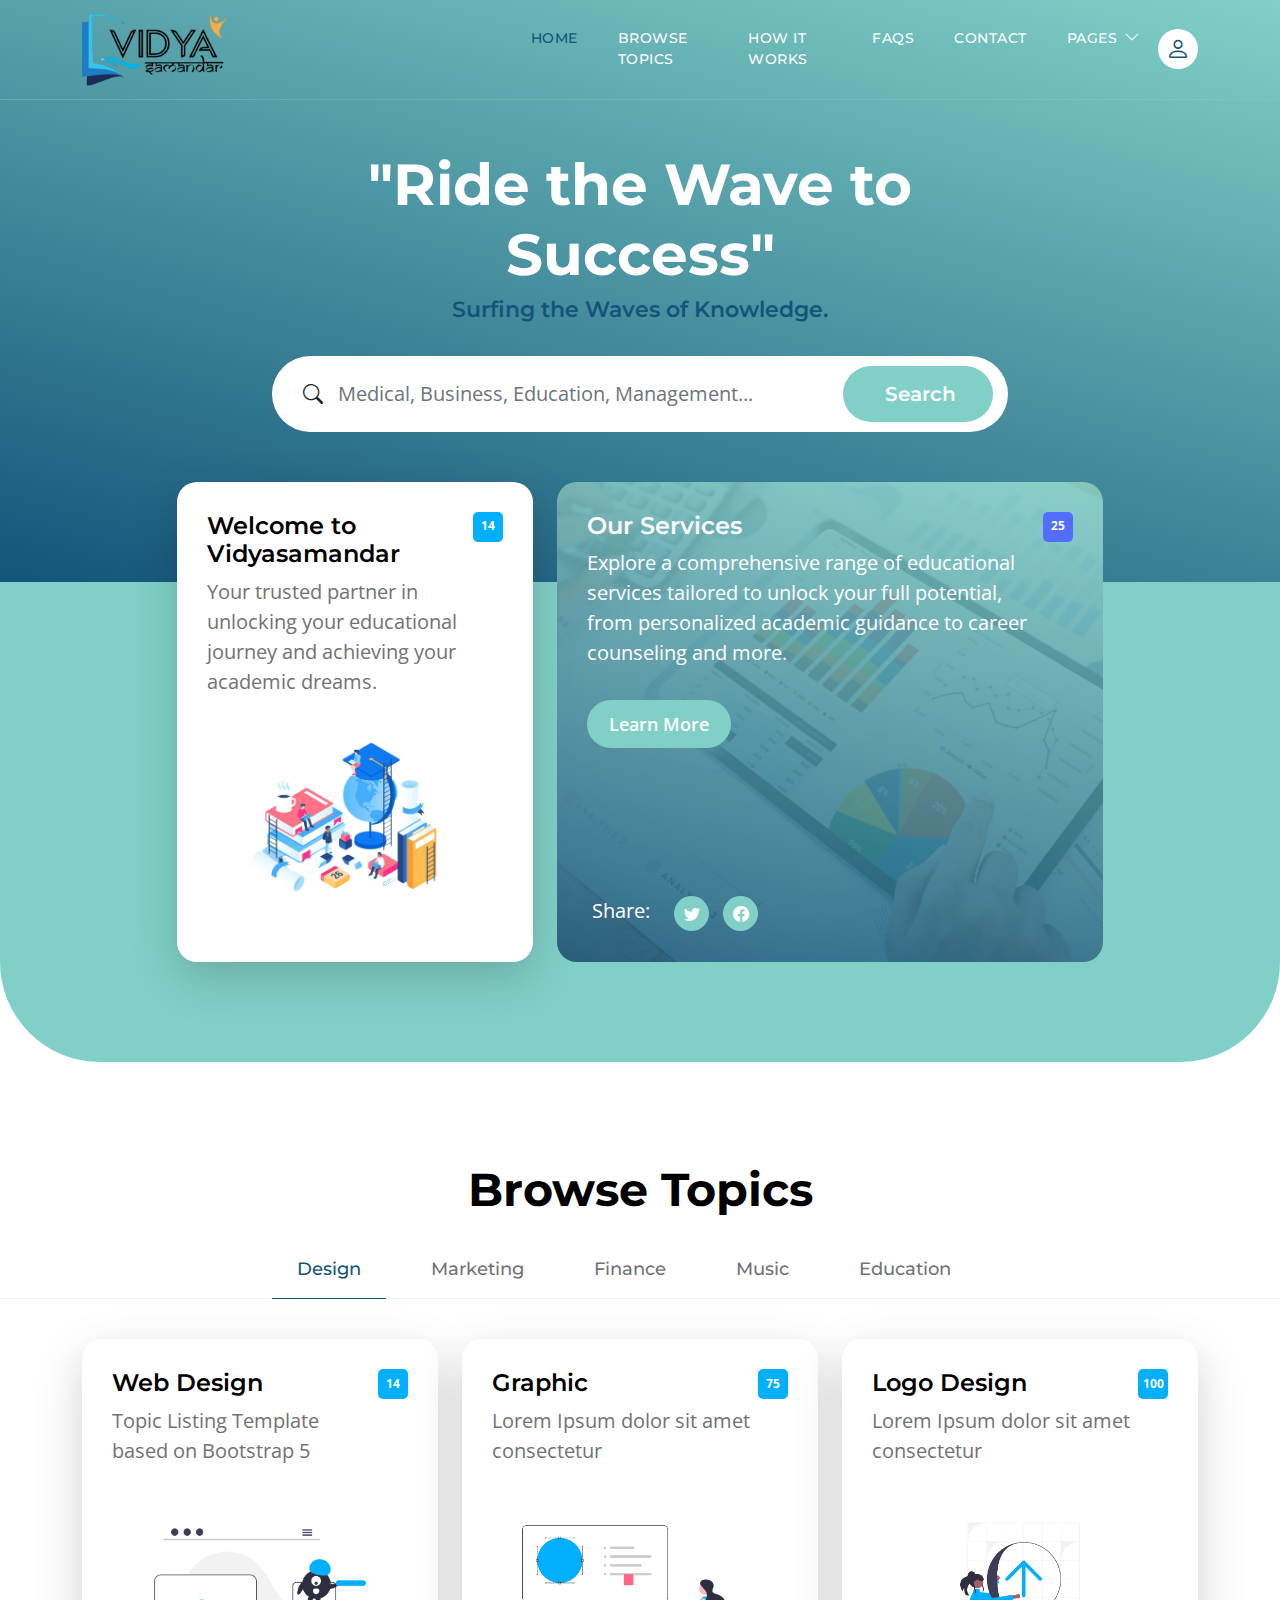
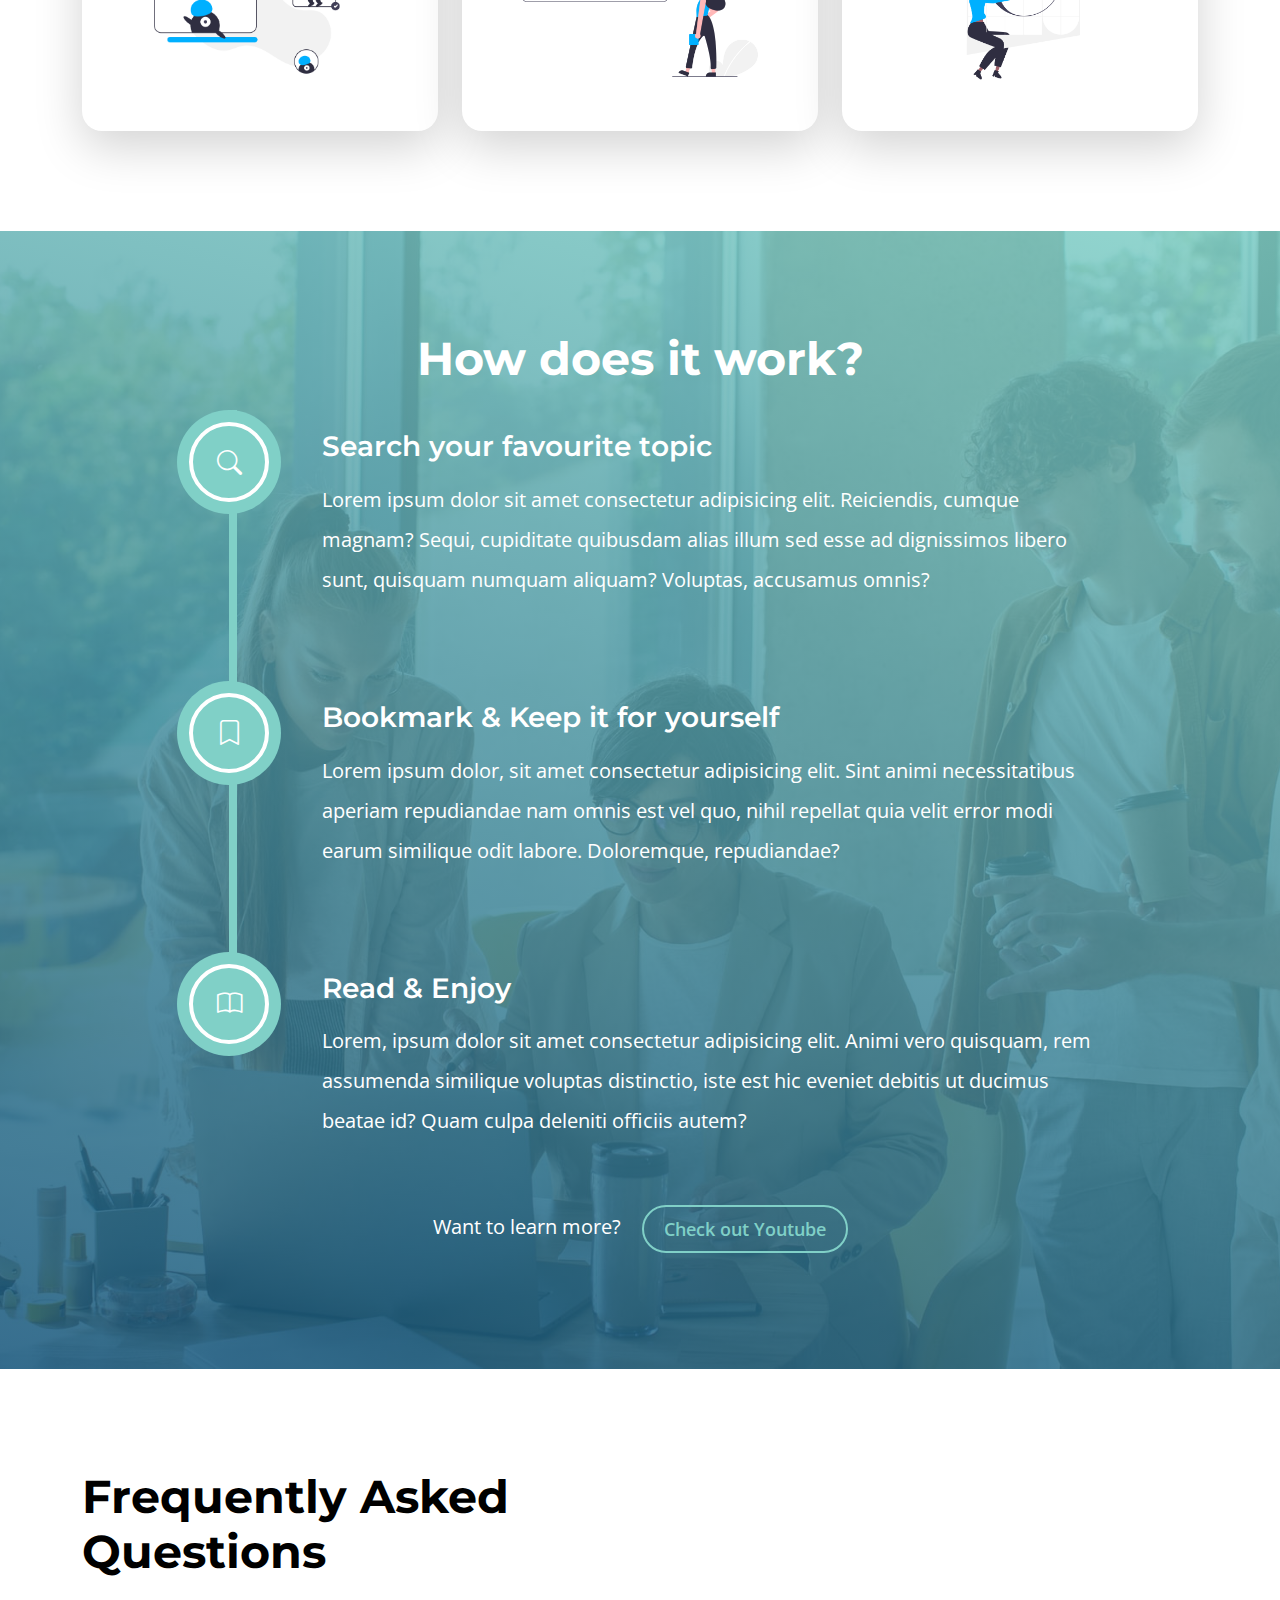
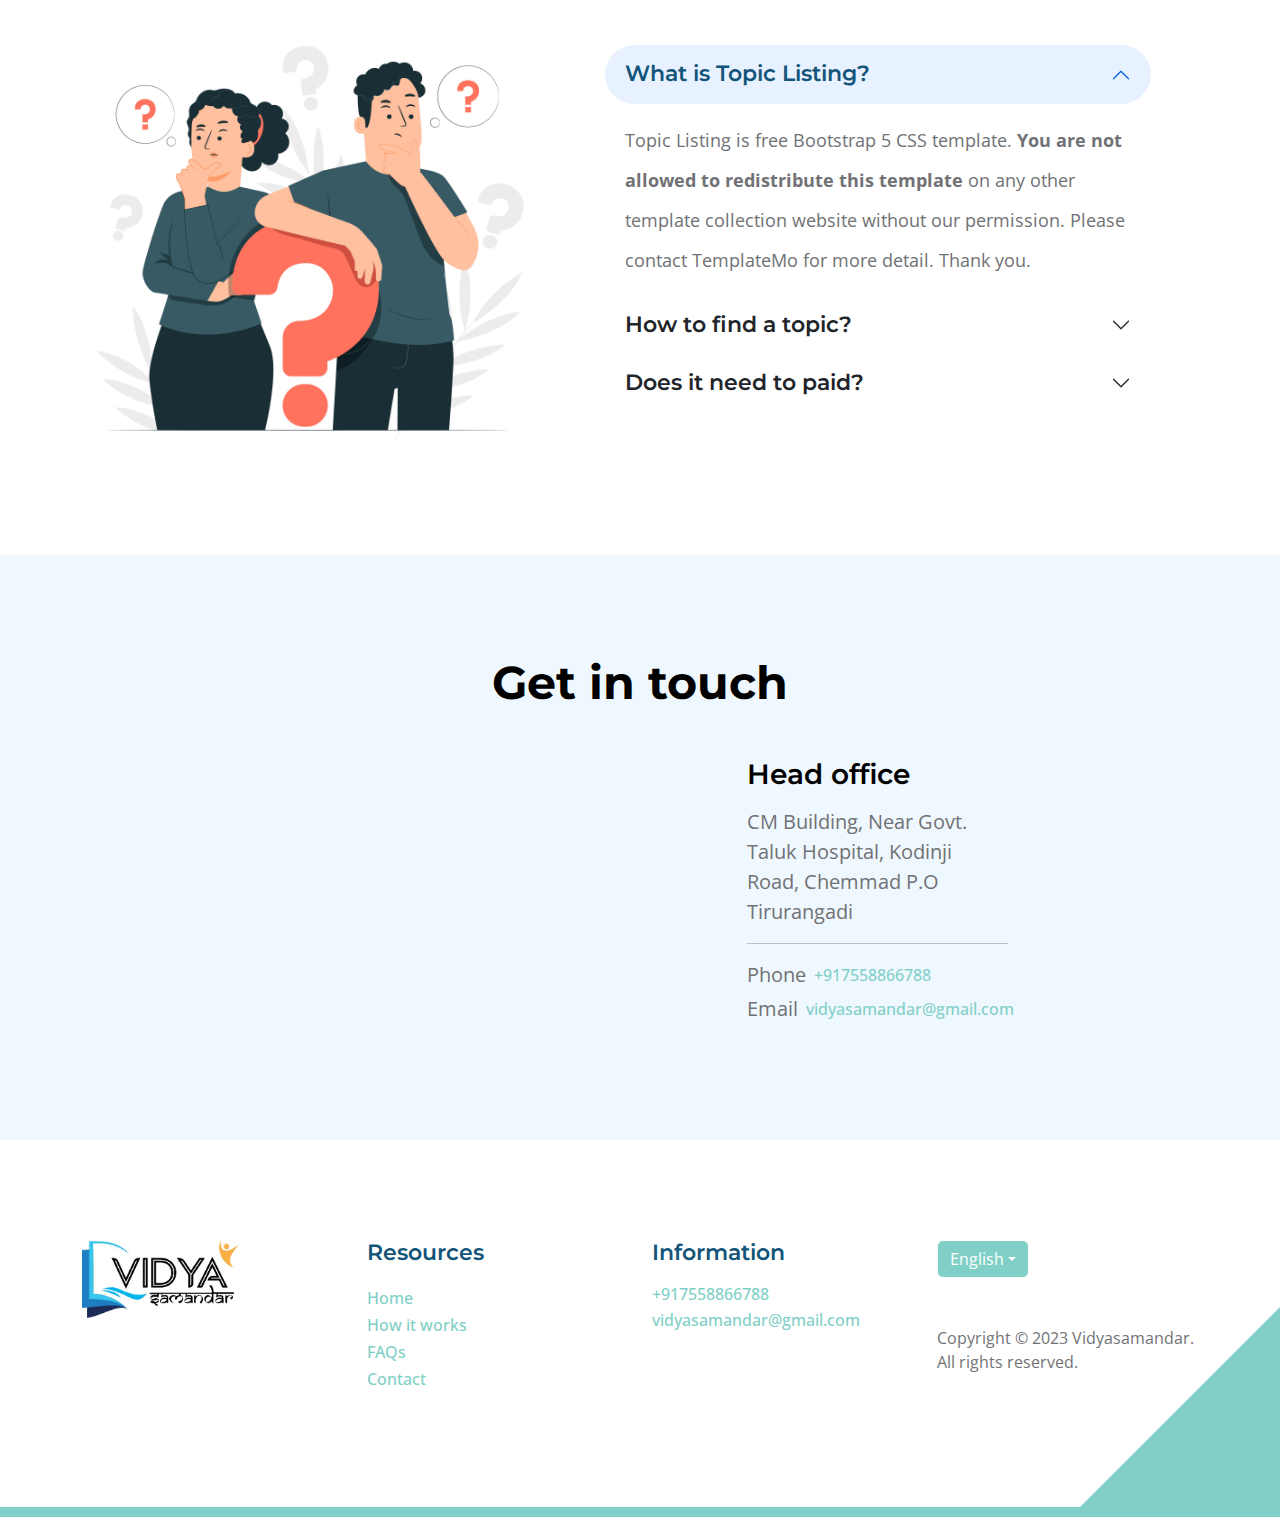
==== commit 7808e709: "[UPDT] website contents, responsives" ====
--- a/index.html
+++ b/index.html
@@ -97,7 +97,7 @@
                         <div class="col-lg-8 col-12 mx-auto">
                             <h1 class="text-white text-center">"Ride the Wave to Success"</h1>
 
-                            <h6 class="text-center">platform for creatives around the world</h6>
+                            <h6 class="text-center">Surfing the Waves of Knowledge.</h6>
 
                             <form method="get" class="custom-form mt-4 pt-2 mb-lg-0 mb-5" role="search">
                                 <div class="input-group input-group-lg">
@@ -105,7 +105,7 @@
                                         
                                     </span>
 
-                                    <input name="keyword" type="search" class="form-control" id="keyword" placeholder="Design, Code, Marketing, Finance ..." aria-label="Search">
+                                    <input name="keyword" type="search" class="form-control" id="keyword" placeholder="Medical, Business, Education, Management..." aria-label="Search">
 
                                     <button type="submit" class="form-control">Search</button>
                                 </div>
@@ -125,16 +125,16 @@
                             <div class="custom-block bg-white shadow-lg">
                                 <a href="topics-detail.html">
                                     <div class="d-flex">
-                                        <div>
-                                            <h5 class="mb-2">Web Design</h5>
-
-                                            <p class="mb-0">When you search for free CSS templates, you will notice that TemplateMo is one of the best websites.</p>
+                                        <div>                                           
+                                            <h5 class="mb-2">Welcome to Vidyasamandar</h5>
+
+                                            <p class="mb-0">Your trusted partner in unlocking your educational journey and achieving your academic dreams.</p>
                                         </div>
 
                                         <span class="badge bg-design rounded-pill ms-auto">14</span>
                                     </div>
 
-                                    <img src="images/topics/undraw_Remote_design_team_re_urdx.png" class="custom-block-image img-fluid" alt="">
+                                    <img src="images/topics/vidya_img_01.png" class="custom-block-image img-fluid" alt="">
                                 </a>
                             </div>
                         </div>
@@ -146,9 +146,9 @@
 
                                     <div class="custom-block-overlay-text d-flex">
                                         <div>
-                                            <h5 class="text-white mb-2">Finance</h5>
-
-                                            <p class="text-white">Topic Listing Template includes homepage, listing page, detail page, and contact page. You can feel free to edit and adapt for your CMS requirements.</p>
+                                            <h5 class="text-white mb-2">Our Services</h5>
+
+                                            <p class="text-white">Explore a comprehensive range of educational services tailored to unlock your full potential, from personalized academic guidance to career counseling and more.</p>
 
                                             <a href="topics-detail.html" class="btn custom-btn mt-2 mt-lg-3">Learn More</a>
                                         </div>
@@ -166,7 +166,7 @@
 
                                             <li class="social-icon-item">
                                                 <a href="#" class="social-icon-link bi-facebook"></a>
-                                            </li>Designms-auto"></a>
+                                            </li>
                                     </div>
 
                                     <div class="section-overlay"></div>
@@ -180,7 +180,7 @@
 
 
             <section class="explore-section section-padding" id="section_2">
-                <div class="container">Design
+                <div class="container">
 
                         <div class="col-12 text-center">
                             <h2 class="mb-4">Browse Topics</h1>
@@ -638,7 +638,7 @@
                         </div>
 
                         <div class="col-lg-5 col-12 mb-4 mb-lg-0">
-                            <iframe class="google-map" src="https://www.google.com/maps/embed?pb=!1m18!1m12!1m3!1d15663.92245396159!2d75.90150971738281!3d11.040080200000007!2m3!1f0!2f0!3f0!3m2!1i1024!2i768!4f13.1!3m3!1m2!1s0x3ba64d4ead3e56d5%3A0x5aa35a18eebf436e!2sParis%20Laptops!5e0!3m2!1sen!2sin!4v1695355563161!5m2!1sen!2sin" width="600" height="450" style="border:0;" allowfullscreen="" loading="lazy" referrerpolicy="no-referrer-when-downgrade" width="100%" height="250" style="border:0;" allowfullscreen="" loading="lazy" referrerpolicy="no-referrer-when-downgrade"></iframe>
+                            <iframe class="google-map" src="https://www.google.com/maps/embed?pb=!1m18!1m12!1m3!1d15663.92245396159!2d75.90150971738281!3d11.040080200000007!2m3!1f0!2f0!3f0!3m2!1i1024!2i768!4f13.1!3m3!1m2!1s0x3ba64d4ead3e56d5%3A0x5aa35a18eebf436e!2sParis%20Laptops!5e0!3m2!1sen!2sin!4v1695355563161!5m2!1sen!2sin" style="border:0;" allowfullscreen="" loading="lazy" referrerpolicy="no-referrer-when-downgrade" width="100%" height="250" style="border:0;" allowfullscreen="" loading="lazy" referrerpolicy="no-referrer-when-downgrade"></iframe>
                         </div>
 
                         <!-- <div class="col-lg-3 col-md-6 col-12 mb-3 mb-lg- mb-md-0 ms-auto">
@@ -730,7 +730,7 @@
                         <h6 class="site-footer-title mb-3">Information</h6>
 
                         <p class="text-white d-flex mb-1">
-                            <a href="tel: 305-240-9671" class="site-footer-link">
+                            <a href="tel: +917558866788" class="site-footer-link">
                                 +917558866788
                             </a>
                         </p>
@@ -756,9 +756,8 @@
                             </ul>
                         </div>
 
-                        <!-- <p class="copyright-text mt-lg-5 mt-4">Copyright © 2048 Topic Listing Center. All rights reserved.
-                        <br><br>Design: <a rel="nofollow" href="https://templatemo.com" target="_blank">TemplateMo</a> Distribution <a href="https://themewagon.com">ThemeWagon</a></p>
-                         -->
+                        <p class="copyright-text mt-lg-5 mt-4">Copyright © 2023 Vidyasamandar. All rights reserved.
+                           
                     </div>
 
                 </div>
--- a/css/templatemo-topic-listing.css
+++ b/css/templatemo-topic-listing.css
@@ -565,7 +565,7 @@
   display: block;
   width: 100%;
   height: 200px;
-  object-fit: cover;
+  object-fit: scale-down;
   margin-top: 35px;
 }
 
@@ -594,6 +594,7 @@
   display: block;
   height: 100%;
   margin-top: 0;
+  object-fit: cover;
 }
 
 .custom-block-overlay-text {
@@ -1165,3 +1166,25 @@
   }
 }
 
+@media screen and (max-width: 600px) {
+  .site-footer .row{
+    flex-direction: column;
+  }
+  .navbar>.container {
+    flex-wrap: nowrap;
+  }
+  .timeline-container .vertical-scrollable-timeline li p {
+    line-height: 25px;
+  }
+  .custom-block-overlay{
+    height: 130%;
+  }
+  .featured-section{
+    height: 900px !important;
+  }
+}
+@media screen and (min-width: 800px) {
+  .featured-section{
+    height: auto;
+  }
+}
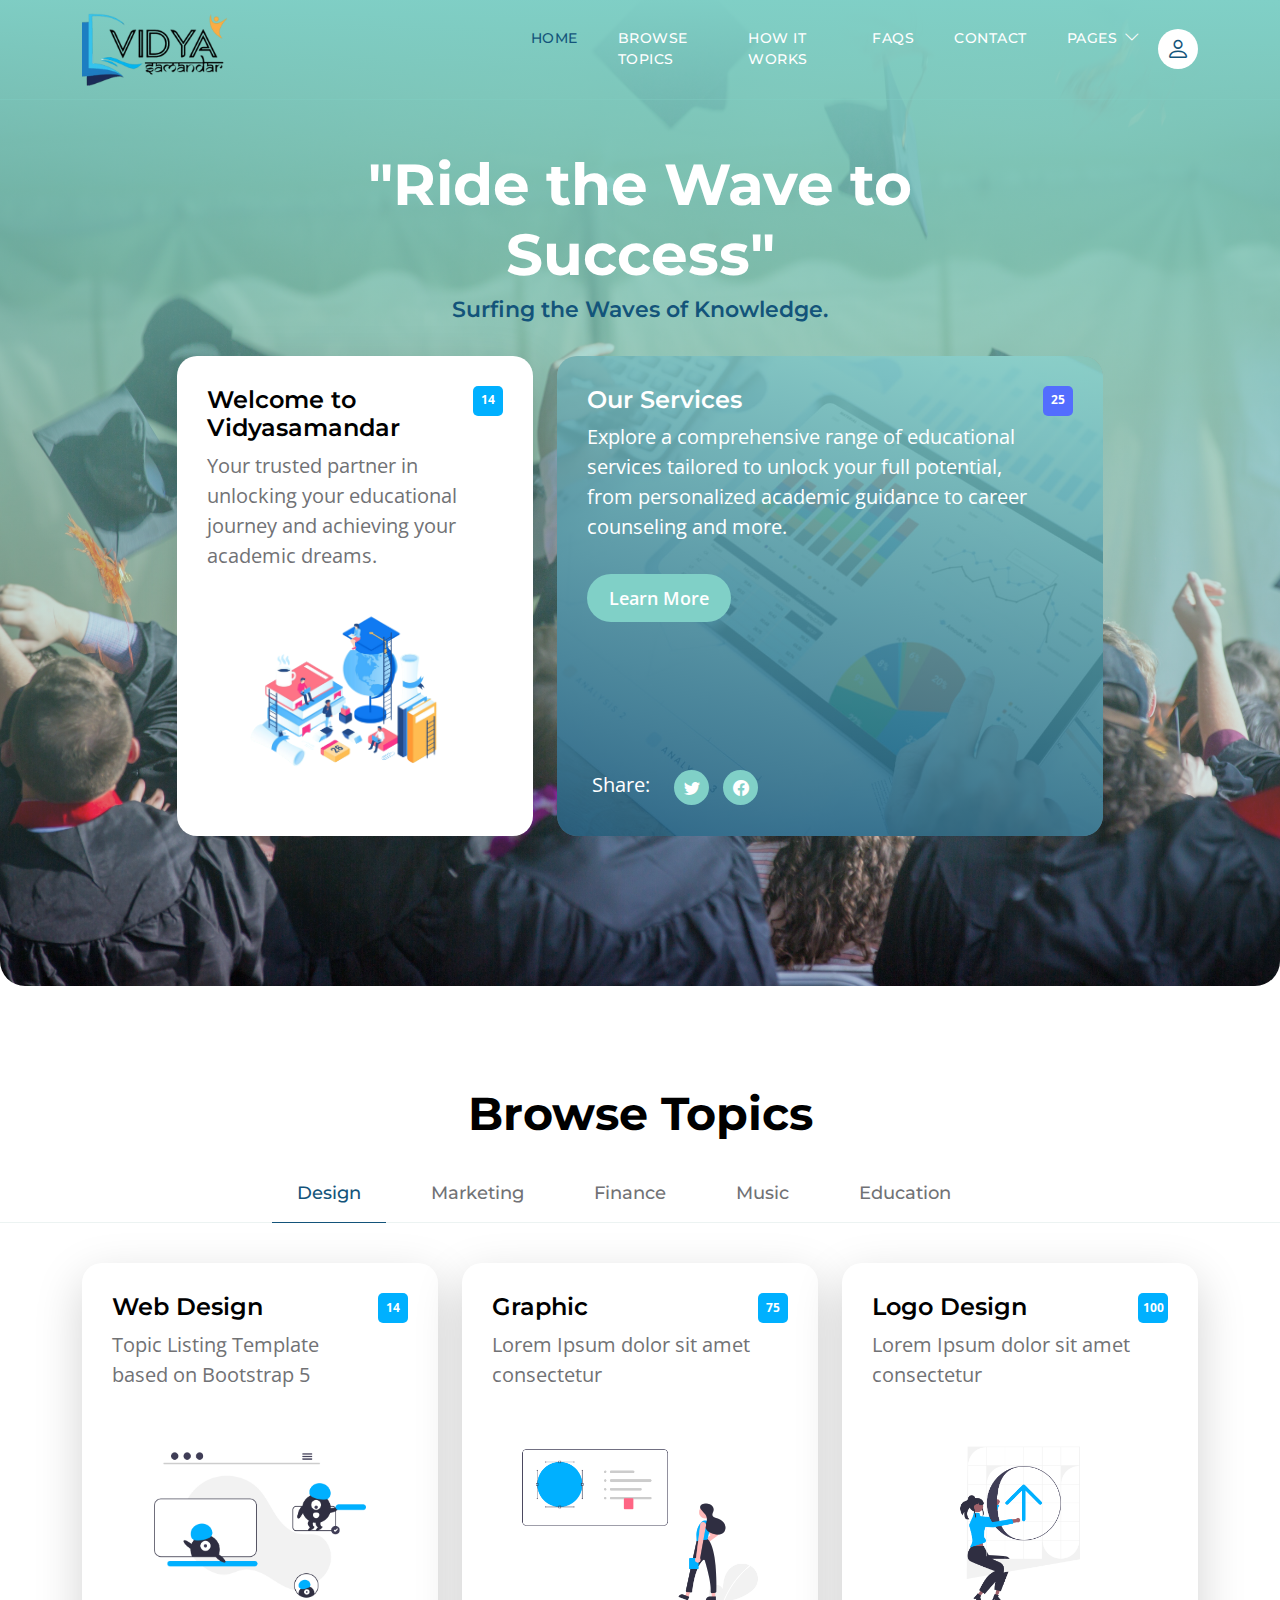
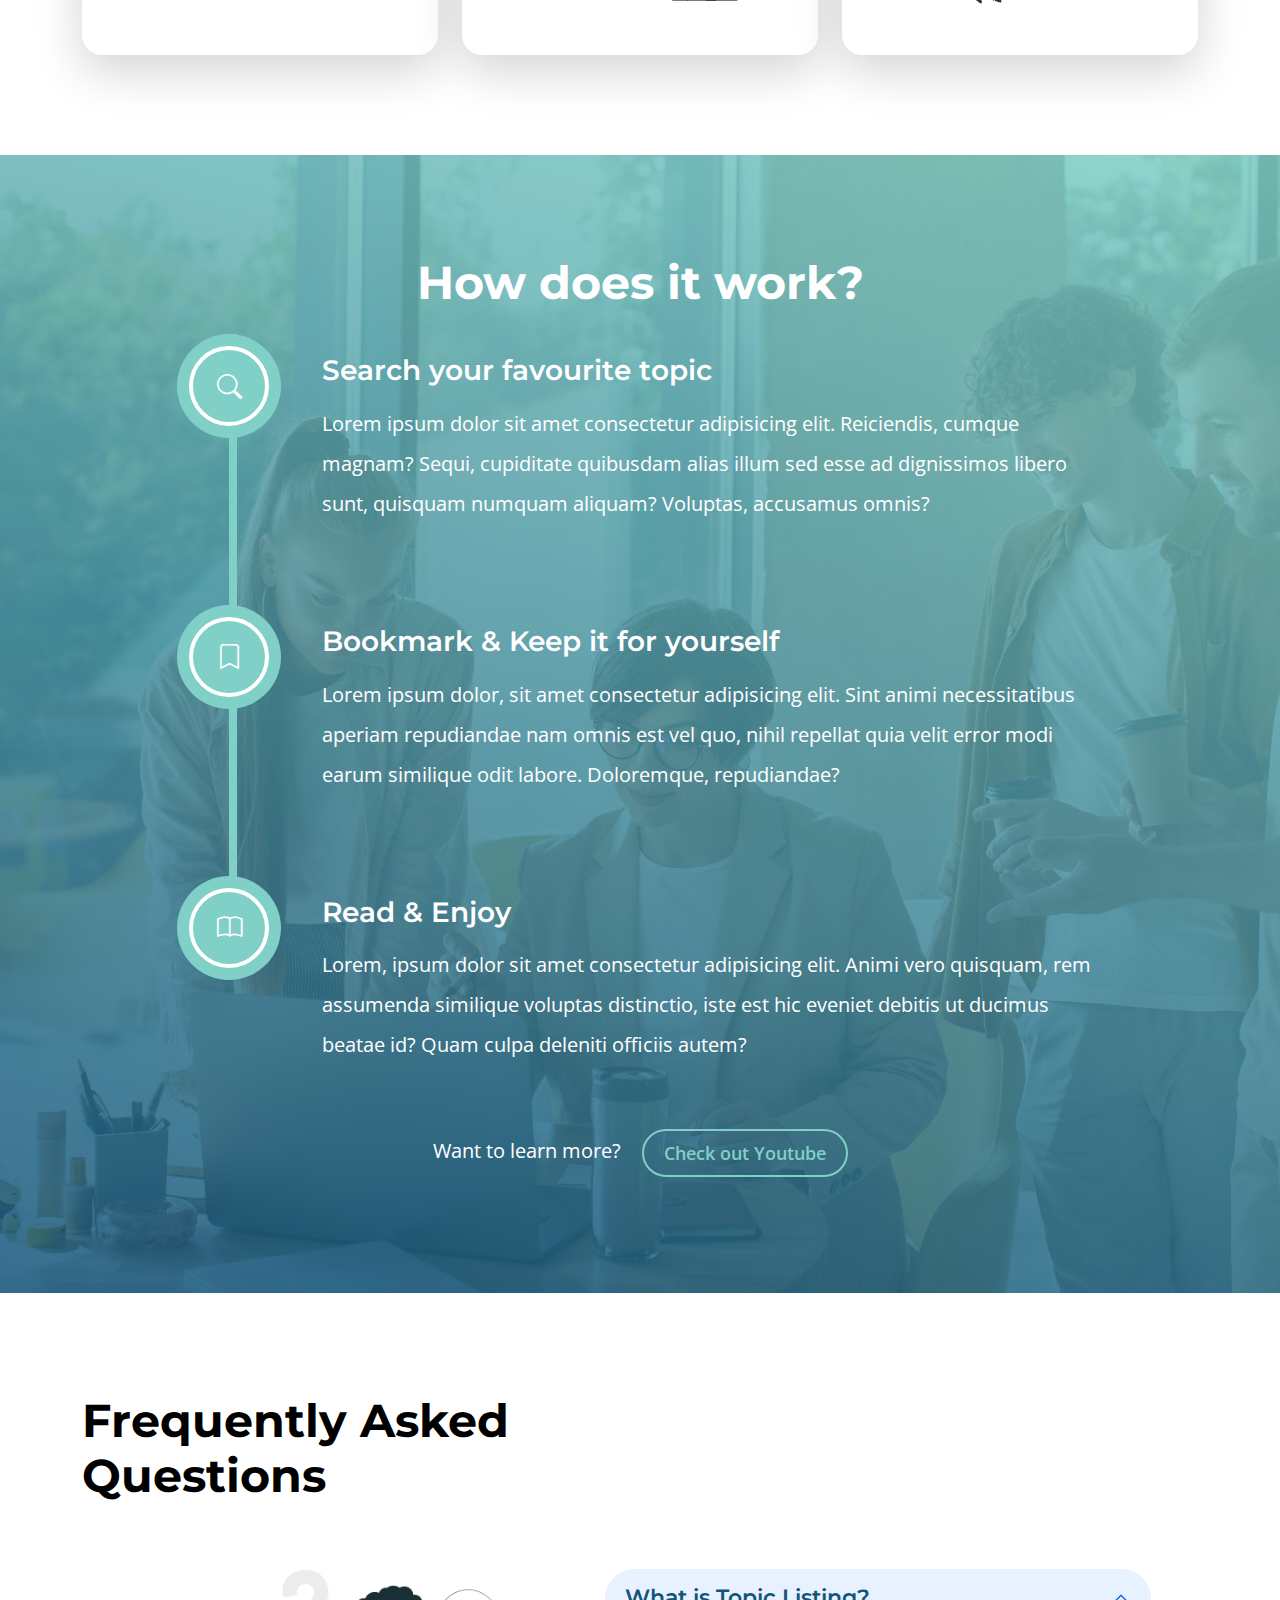
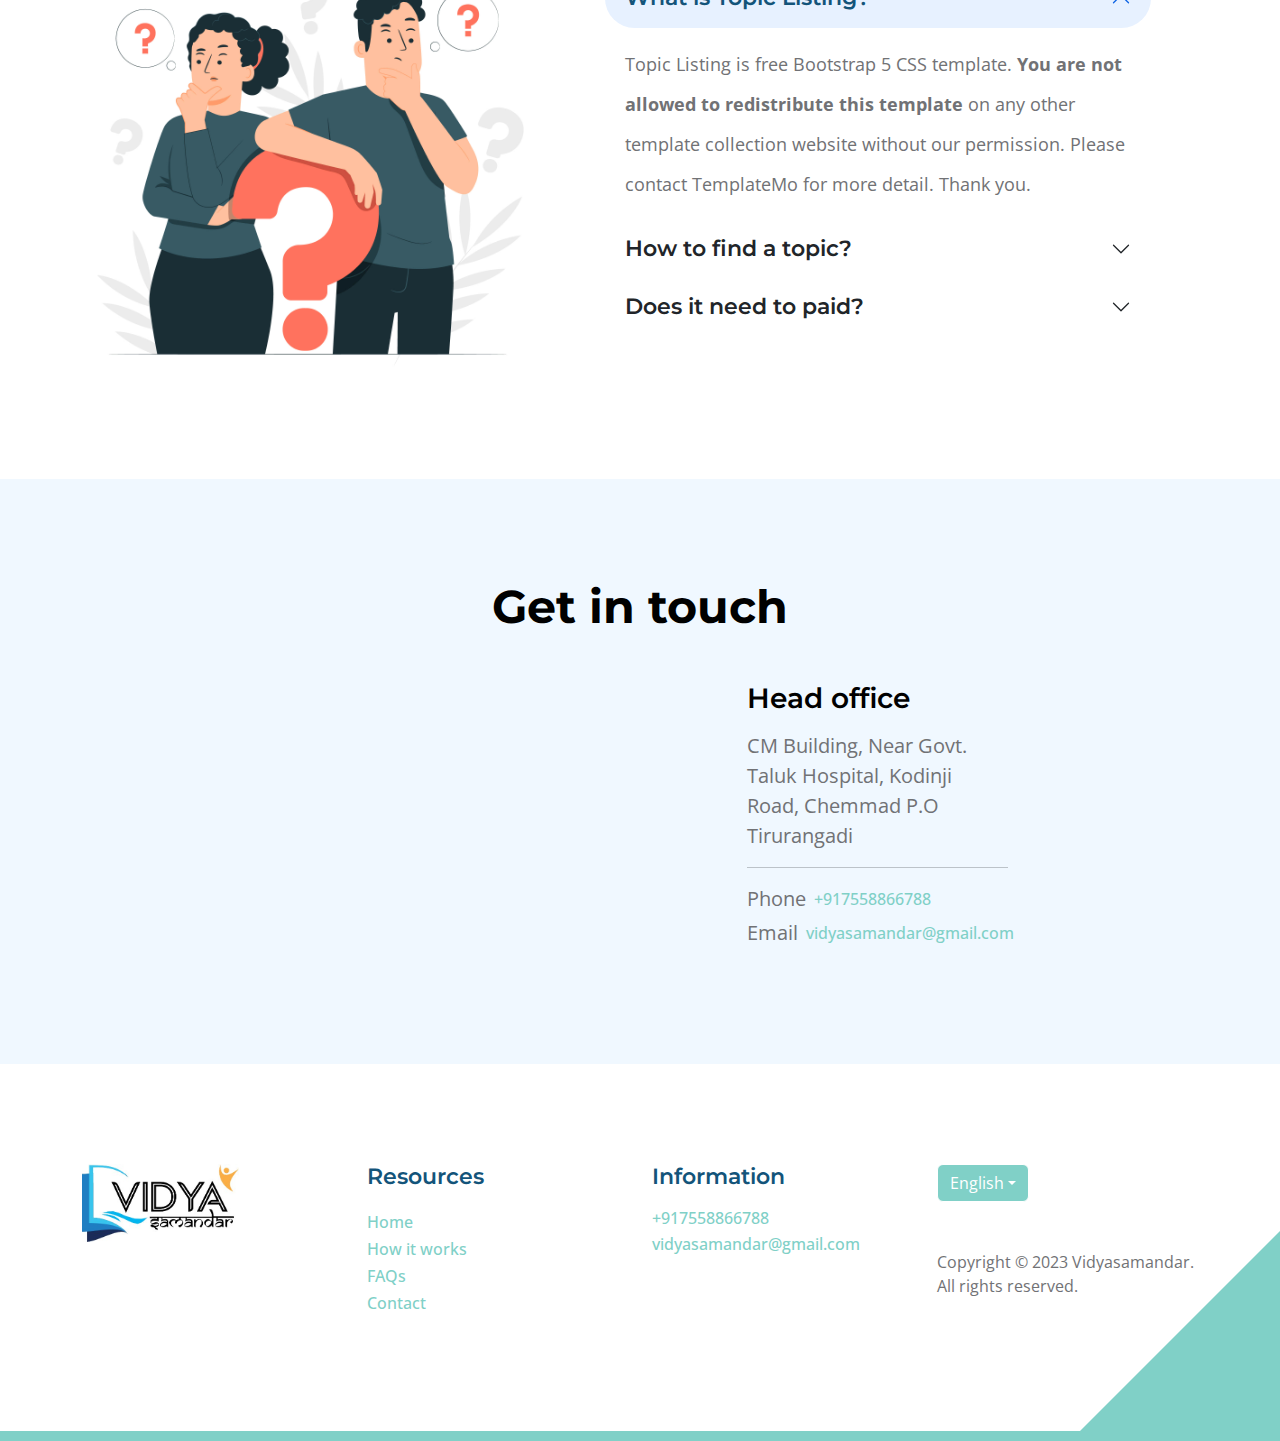
==== commit 8efdc147: "[UPDT] index.html, css styles" ====
--- a/index.html
+++ b/index.html
@@ -100,7 +100,7 @@
                             <h6 class="text-center">Surfing the Waves of Knowledge.</h6>
 
                             <form method="get" class="custom-form mt-4 pt-2 mb-lg-0 mb-5" role="search">
-                                <div class="input-group input-group-lg">
+                                <div class="input-group input-group-lg d-none">
                                     <span class="input-group-text bi-search" id="basic-addon1">
                                         
                                     </span>
@@ -114,11 +114,7 @@
 
                     </div>
                 </div>
-            </section>
-
-
-            <section class="featured-section">
-                <div class="container">
+                <div class="container featured-section">
                     <div class="row justify-content-center">
 
                         <div class="col-lg-4 col-12 mb-4 mb-lg-0">
@@ -176,6 +172,11 @@
 
                     </div>
                 </div>
+            </section>
+
+
+            <section class="">
+                
             </section>
 
 
--- a/css/templatemo-topic-listing.css
+++ b/css/templatemo-topic-listing.css
@@ -494,11 +494,17 @@
   HERO        
 -----------------------------------------*/
 .hero-section {
-  background-image: linear-gradient(15deg, #13547a 0%, #80d0c7 100%);
+  background-image: linear-gradient(1deg, #13547a00 0%, #80d0c7 100%), url('/images/image_8632.jpg');
+  background-size: cover;
+  background-repeat: no-repeat;
+  background-position-y: center; 
   position: relative;
   overflow: hidden;
   padding-top: 150px;
   padding-bottom: 150px;
+  flex-direction: column;
+  border-bottom-left-radius: 25px;
+  border-bottom-right-radius: 25px;
 }
 
 .hero-section .input-group {
@@ -532,13 +538,12 @@
   TOPICS              
 -----------------------------------------*/
 .featured-section {
-  background-color: var(--secondary-color);
   border-radius: 0 0 100px 100px;
   padding-bottom: 100px;
 }
 
 .featured-section .row {
-  position: relative;
+  position: inherit;
   bottom: 100px;
   margin-bottom: -100px;
 }
@@ -1182,6 +1187,21 @@
   .featured-section{
     height: 900px !important;
   }
+  .hero-section{
+    background-image: linear-gradient(1deg, #13547a00 0%, #80d0c7 15%), url('/images/image_8632.jpg') !important;
+  }
+}
+@media screen and (max-width: 990px){
+  .hero-section{
+      background-image: linear-gradient(1deg, #13547a00 0%, #80d0c7 42%), url('/images/image_8632.jpg');
+      background-size: contain;
+      background-position: bottom;
+  }
+}
+@media screen and (max-width: 768px){
+  .hero-section{
+      background-image: linear-gradient(1deg, #13547a00 0%, #80d0c7 30%), url('/images/image_8632.jpg') ;
+  }
 }
 @media screen and (min-width: 800px) {
   .featured-section{
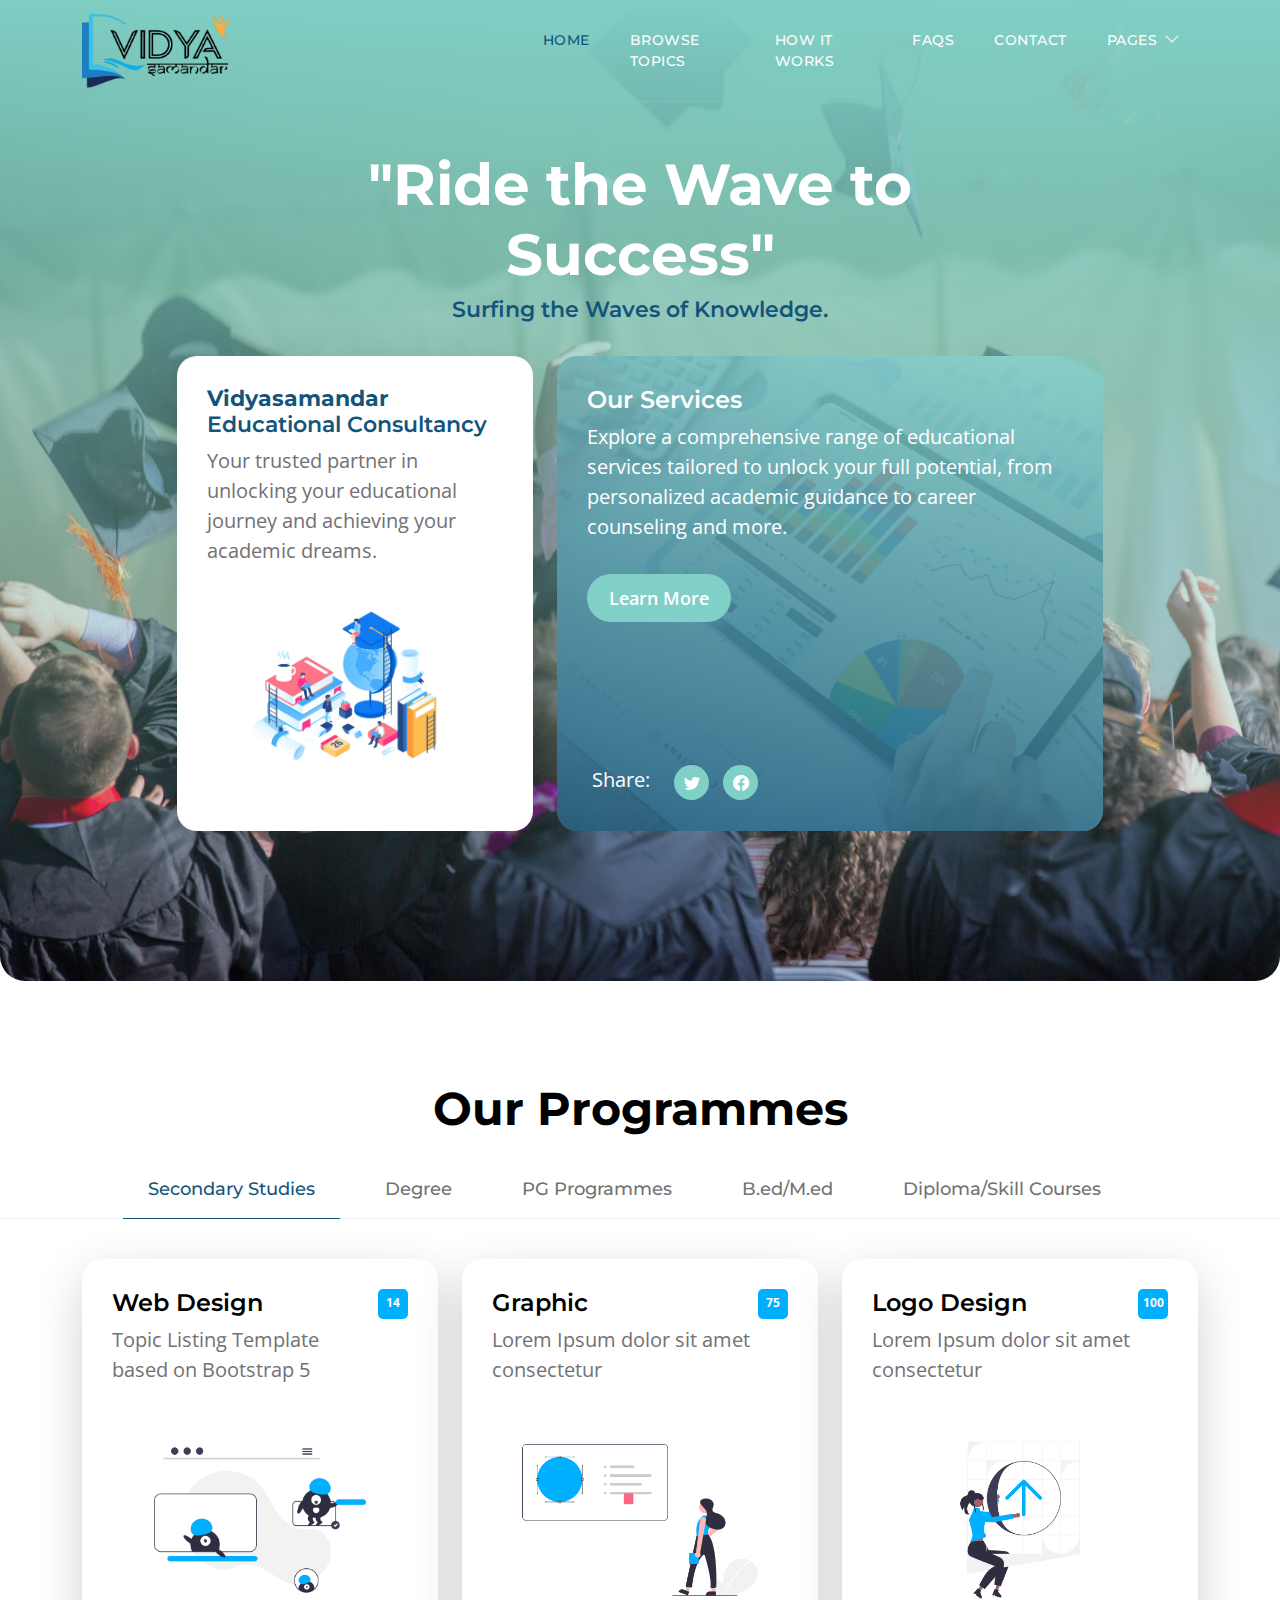
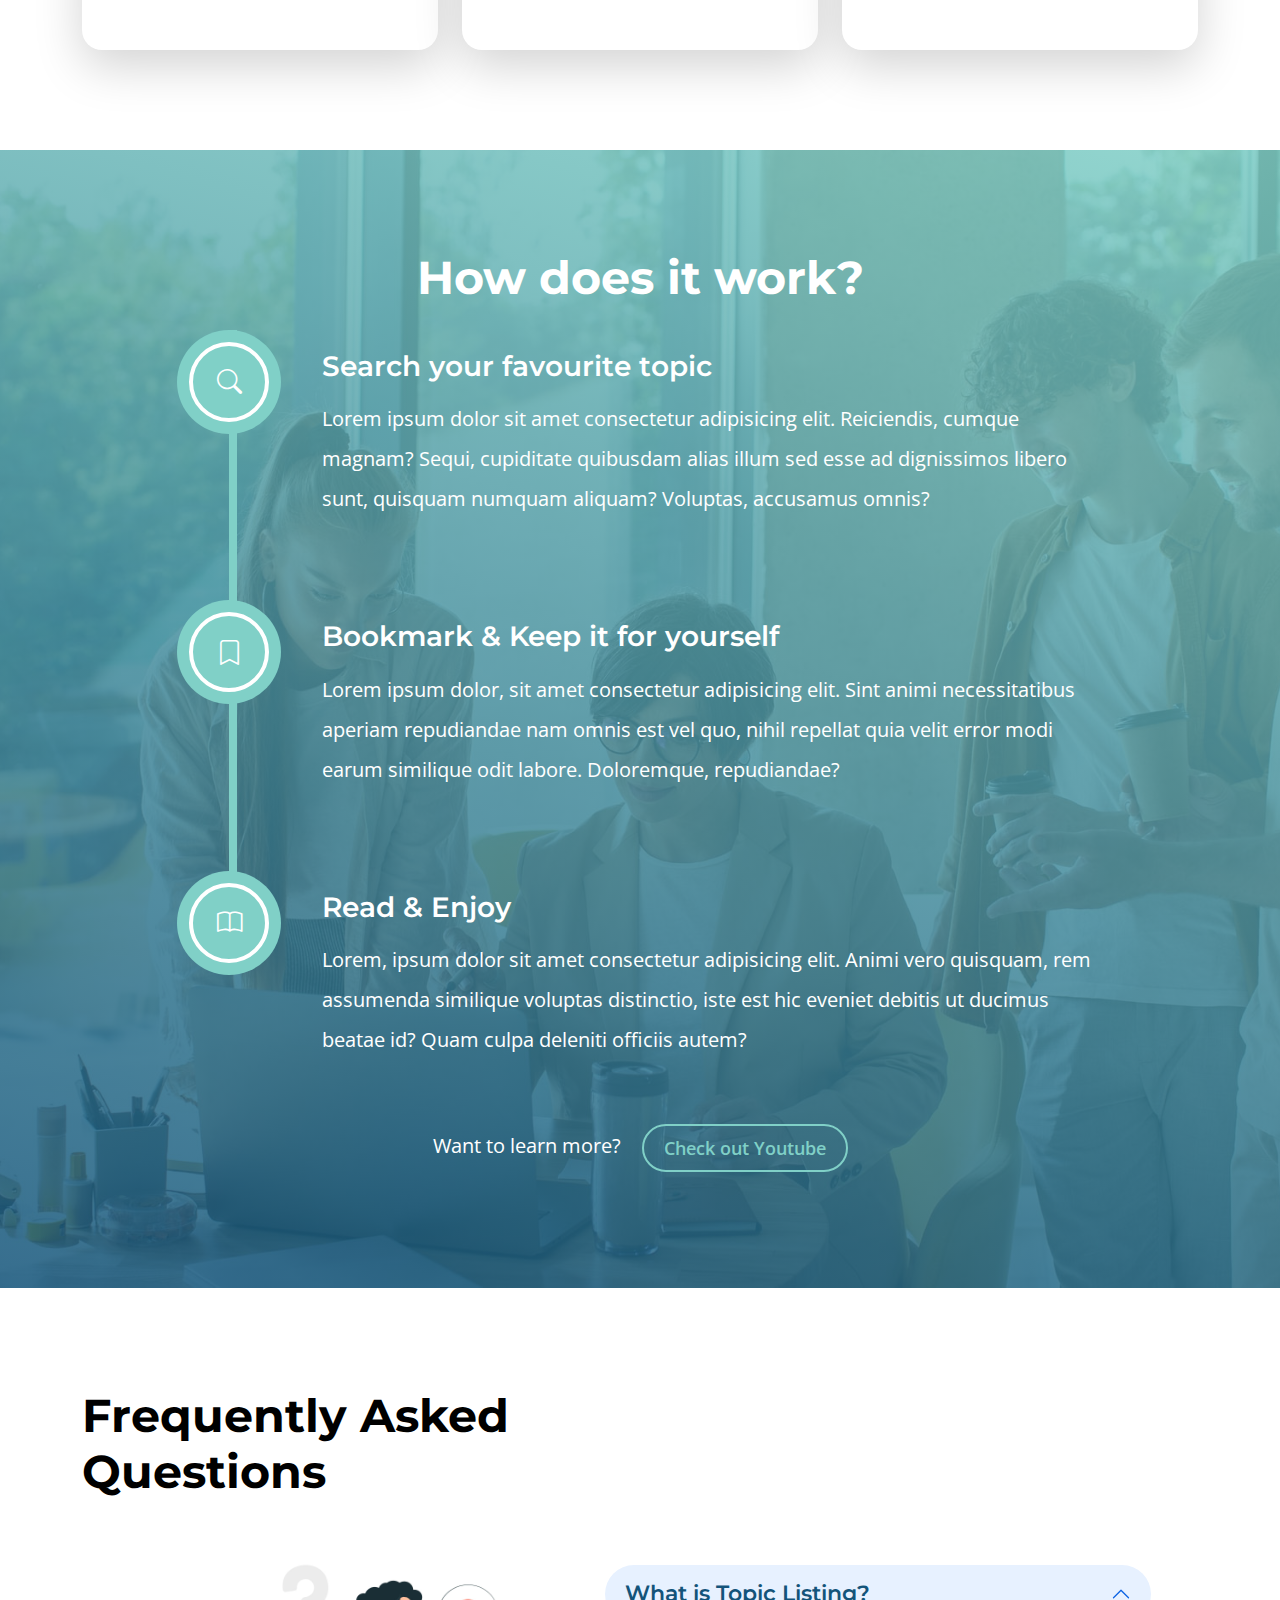
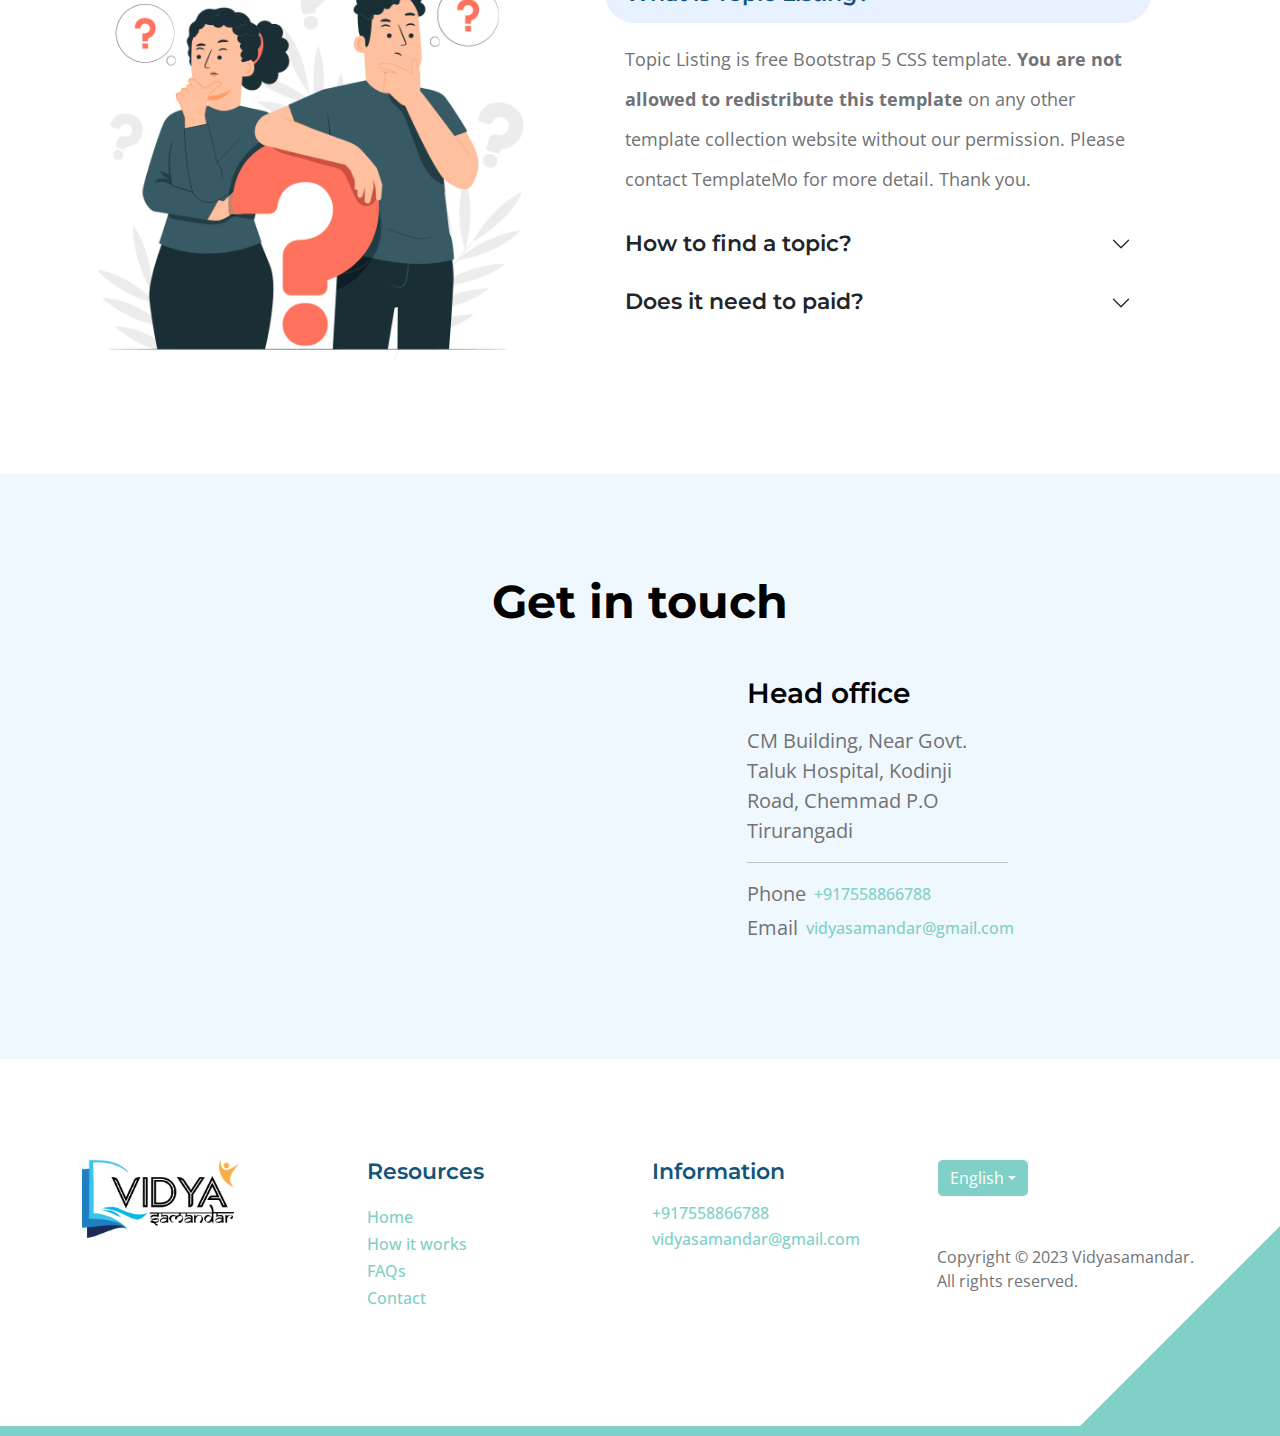
==== commit 66b7cef1: "[UPDT] robot, sitemap, html" ====
--- a/index.html
+++ b/index.html
@@ -4,11 +4,33 @@
         <meta charset="utf-8">
         <meta name="viewport" content="width=device-width, initial-scale=1">
 
-        <meta name="description" content="">
+        <meta name="description" content="Vidyasamandar Educational Services & Consultancy: Fostering Knowledge and Expertise for Excellence.">
         <meta name="author" content="">
-
+        <meta name="keywords" content="education consultancy,m.ed,b.ed,ignou,llb,ba,mam.com,msc,bsc,pg,post grduate,guidance,degree,university,online class,distance,psc,mba,educational guidance,career counseling,college admissions consulting,study abroad advisory,academic coaching,student success services, development,educational planning,academic support,test preparation,admission,giudance,school placement,educational assessment,learning solutions,higher education consulting,education strategy,academic advising,skill development,career planning,educational coaching">
+       
+        <meta itemprop="name" content="Vidyasamandar"/> 
+        <meta itemprop="description" content="Vidyasamandar Educational Services & Consultancy: Fostering Knowledge and Expertise for Excellence."/> 
+        <meta itemprop="image" content="https://vidyasamandar.com/images/topics/vidya_cover.jpg"> 
+       
+        <meta name="og:title" content="Vidyasamandar"/> 
+        <meta name="og:description" content="Vidyasamandar Educational Services & Consultancy: Fostering Knowledge and Expertise for Excellence."/> 
+        <meta name="og:image" content="https://vidyasamandar.com/images/topics/vidya_cover.jpg"> 
+        <meta name="og:url" content="https://vidyasamandar.com/"> 
+        <meta name="og:sitename" content="Vidyasamandar"> 
+        <meta name="og:type" content="website"> 
+
+        <meta name="twitter:title" content="Vidyasamandar"/> 
+        <meta name="twitter:image" content="https://vidyasamandar.com/images/topics/vidya_cover.jpg"> 
+        <meta name="twitter:url" content="vidyasamandar.com"> 
+        <meta name="twitter:card" content="summary_large_card"> 
+             
         <title>Vidyasamandar</title>
-        <link rel="icon" href="images/topics/logo_no_bg.png" type="image/png"/>
+        <link rel="icon" href="images/topics/logo_square.png" type="image/png"/>
+        <link rel="icon" href="images/topics/vidya_cover.jpg" type="image/png"/>
+        <link rel="icon" href="images/topics/logo2_32.png" sizes="32x32"/>
+        <link rel="icon" href="images/topics/logo2_16.png" sizes="16x16"/>
+        <link rel="apple-touch-icon" href="images/topics/logo_no_bg.png"/>
+        <link rel="canonical" href="https://vidyasamandar.com/">
 
         <!-- CSS FILES -->        
         <link rel="preconnect" href="https://fonts.googleapis.com">
@@ -82,9 +104,9 @@
                             </li>
                         </ul>
 
-                        <div class="d-none d-lg-block">
+                        <!-- <div class="d-none d-lg-block">
                             <a href="#top" class="navbar-icon bi-person smoothscroll"></a>
-                        </div>
+                        </div> -->
                     </div>
                 </div>
             </nav>
@@ -122,12 +144,12 @@
                                 <a href="topics-detail.html">
                                     <div class="d-flex">
                                         <div>                                           
-                                            <h5 class="mb-2">Welcome to Vidyasamandar</h5>
+                                            <h6 class="mb-2"><b>Vidyasamandar</b> Educational Consultancy</h6>
 
                                             <p class="mb-0">Your trusted partner in unlocking your educational journey and achieving your academic dreams.</p>
                                         </div>
 
-                                        <span class="badge bg-design rounded-pill ms-auto">14</span>
+                                        <!-- <span class="badge bg-design rounded-pill ms-auto">14</span> -->
                                     </div>
 
                                     <img src="images/topics/vidya_img_01.png" class="custom-block-image img-fluid" alt="">
@@ -149,7 +171,7 @@
                                             <a href="topics-detail.html" class="btn custom-btn mt-2 mt-lg-3">Learn More</a>
                                         </div>
 
-                                        <span class="badge bg-finance rounded-pill ms-auto">25</span>
+                                        <!-- <span class="badge bg-finance rounded-pill ms-auto">25</span> -->
                                     </div>
 
                                     <div class="social-share d-flex">
@@ -184,7 +206,7 @@
                 <div class="container">
 
                         <div class="col-12 text-center">
-                            <h2 class="mb-4">Browse Topics</h1>
+                            <h2 class="mb-4">Our Programmes</h1>
                         </div>
 
                     </div>
@@ -194,23 +216,23 @@
                     <div class="row">
                         <ul class="nav nav-tabs" id="myTab" role="tablist">
                             <li class="nav-item" role="presentation">
-                                <button class="nav-link active" id="design-tab" data-bs-toggle="tab" data-bs-target="#design-tab-pane" type="button" role="tab" aria-controls="design-tab-pane" aria-selected="true">Design</button>
+                                <button class="nav-link active" id="design-tab" data-bs-toggle="tab" data-bs-target="#design-tab-pane" type="button" role="tab" aria-controls="design-tab-pane" aria-selected="true">Secondary Studies</button>
                             </li>
 
                             <li class="nav-item" role="presentation">
-                                <button class="nav-link" id="marketing-tab" data-bs-toggle="tab" data-bs-target="#marketing-tab-pane" type="button" role="tab" aria-controls="marketing-tab-pane" aria-selected="false">Marketing</button>
+                                <button class="nav-link" id="marketing-tab" data-bs-toggle="tab" data-bs-target="#marketing-tab-pane" type="button" role="tab" aria-controls="marketing-tab-pane" aria-selected="false">Degree</button>
                             </li>
 
                             <li class="nav-item" role="presentation">
-                                <button class="nav-link" id="finance-tab" data-bs-toggle="tab" data-bs-target="#finance-tab-pane" type="button" role="tab" aria-controls="finance-tab-pane" aria-selected="false">Finance</button>
+                                <button class="nav-link" id="finance-tab" data-bs-toggle="tab" data-bs-target="#finance-tab-pane" type="button" role="tab" aria-controls="finance-tab-pane" aria-selected="false">PG Programmes</button>
                             </li>
 
                             <li class="nav-item" role="presentation">
-                                <button class="nav-link" id="music-tab" data-bs-toggle="tab" data-bs-target="#music-tab-pane" type="button" role="tab" aria-controls="music-tab-pane" aria-selected="false">Music</button>
+                                <button class="nav-link" id="music-tab" data-bs-toggle="tab" data-bs-target="#music-tab-pane" type="button" role="tab" aria-controls="music-tab-pane" aria-selected="false">B.ed/M.ed</button>
                             </li>
 
                             <li class="nav-item" role="presentation">
-                                <button class="nav-link" id="education-tab" data-bs-toggle="tab" data-bs-target="#education-tab-pane" type="button" role="tab" aria-controls="education-tab-pane" aria-selected="false">Education</button>
+                                <button class="nav-link" id="education-tab" data-bs-toggle="tab" data-bs-target="#education-tab-pane" type="button" role="tab" aria-controls="education-tab-pane" aria-selected="false">Diploma/Skill Courses</button>
                             </li>
                         </ul>
                     </div>
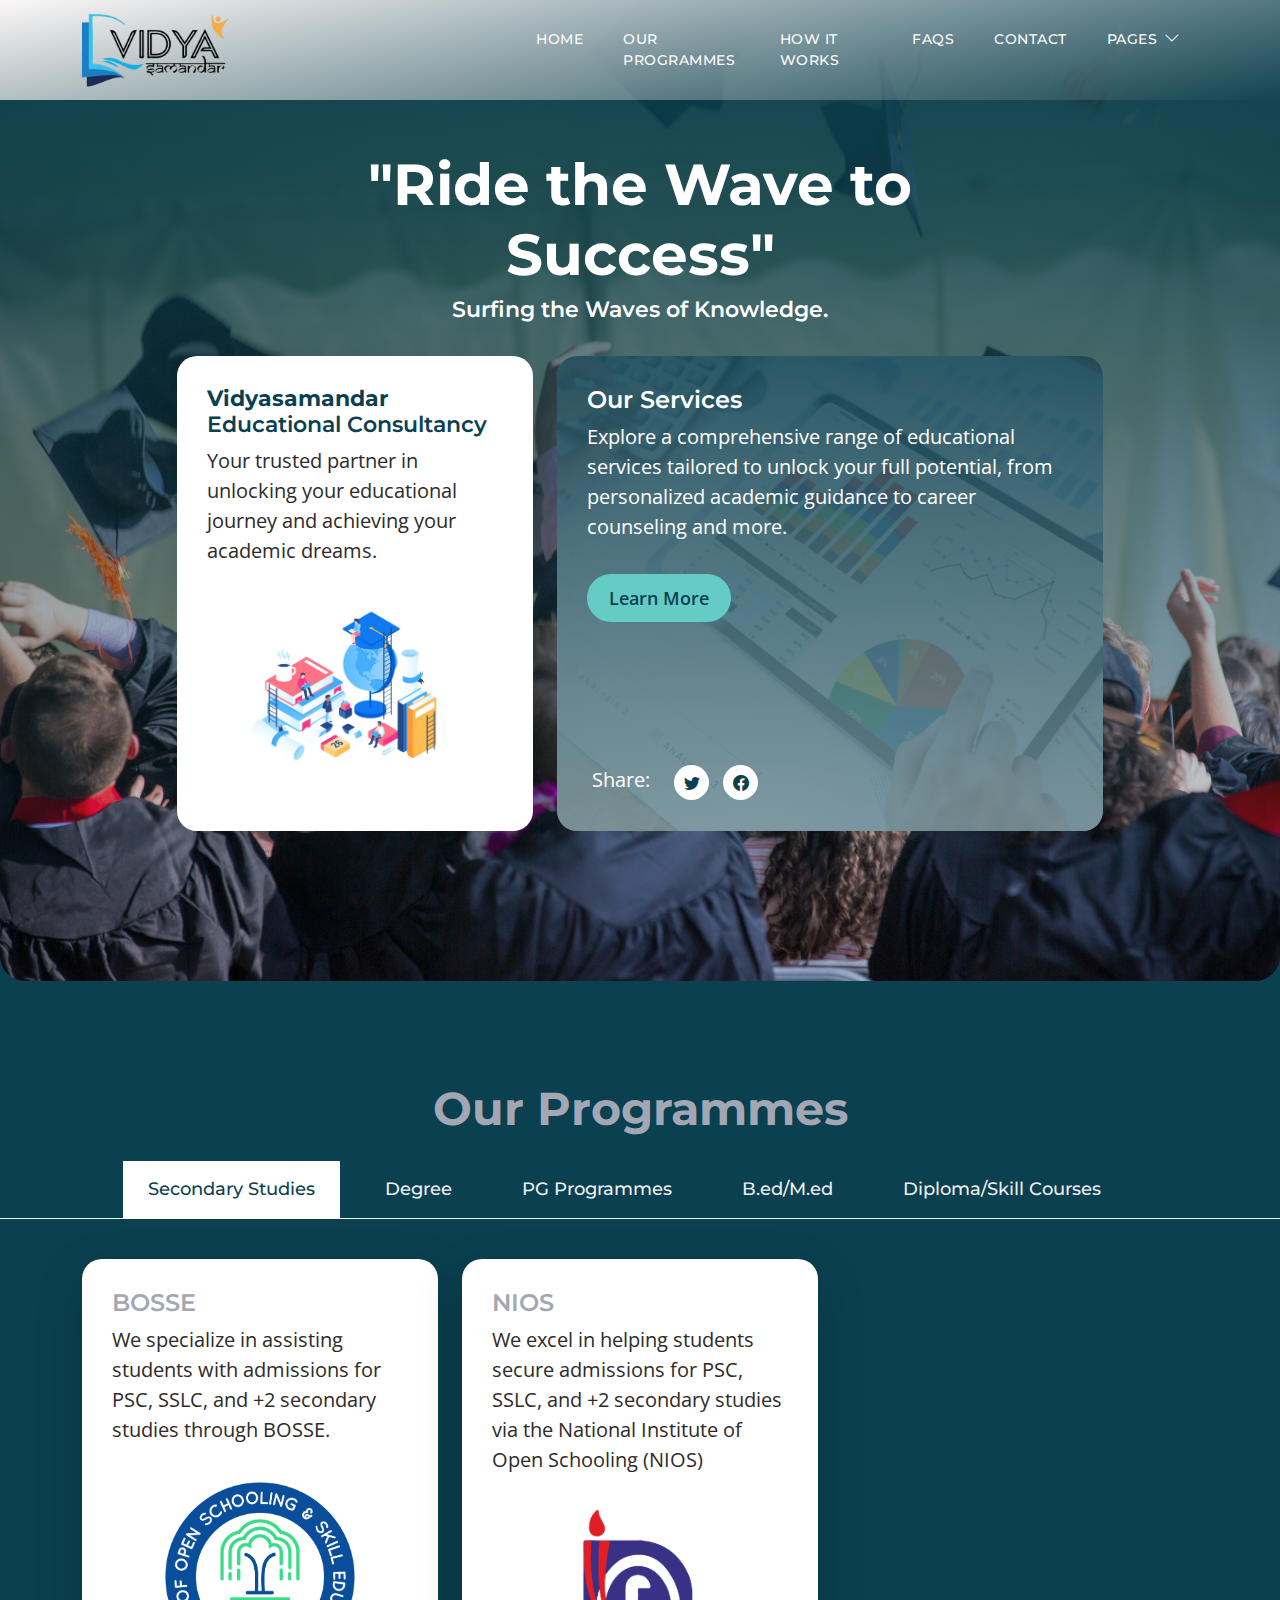
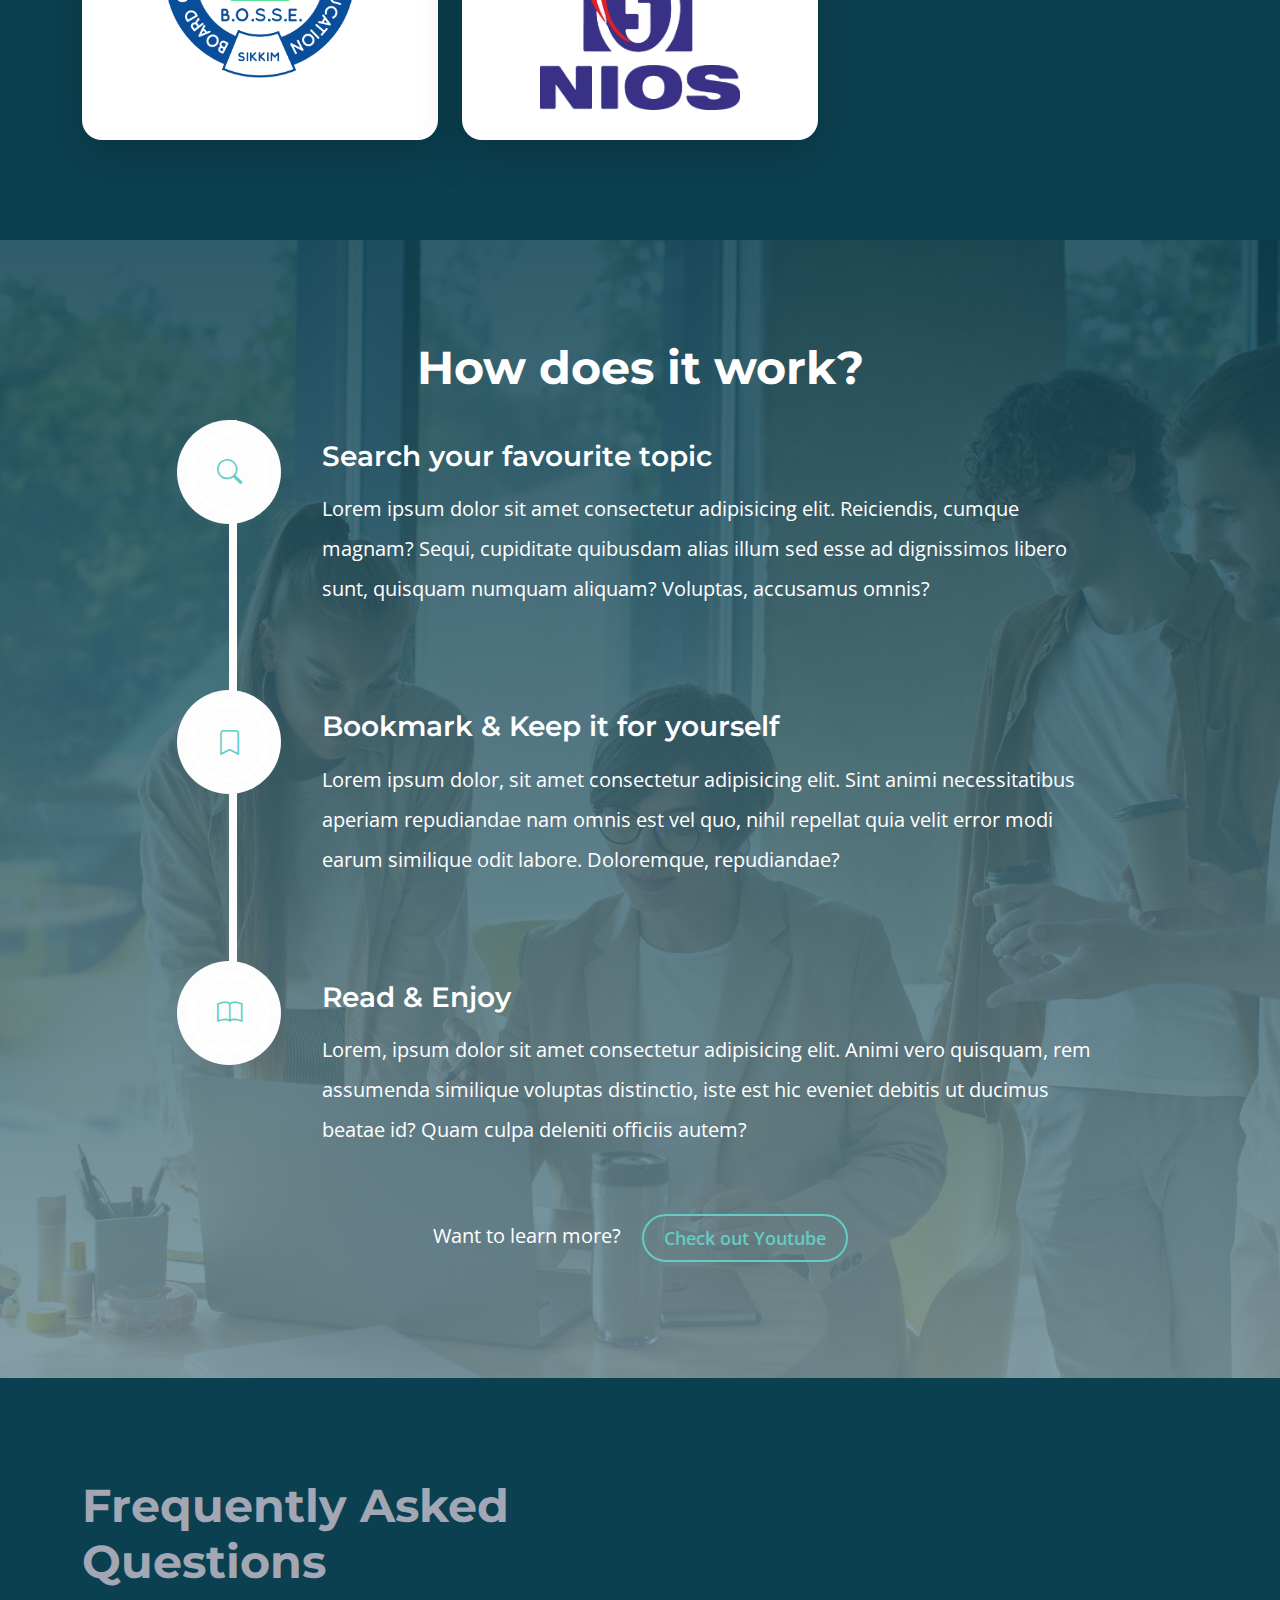
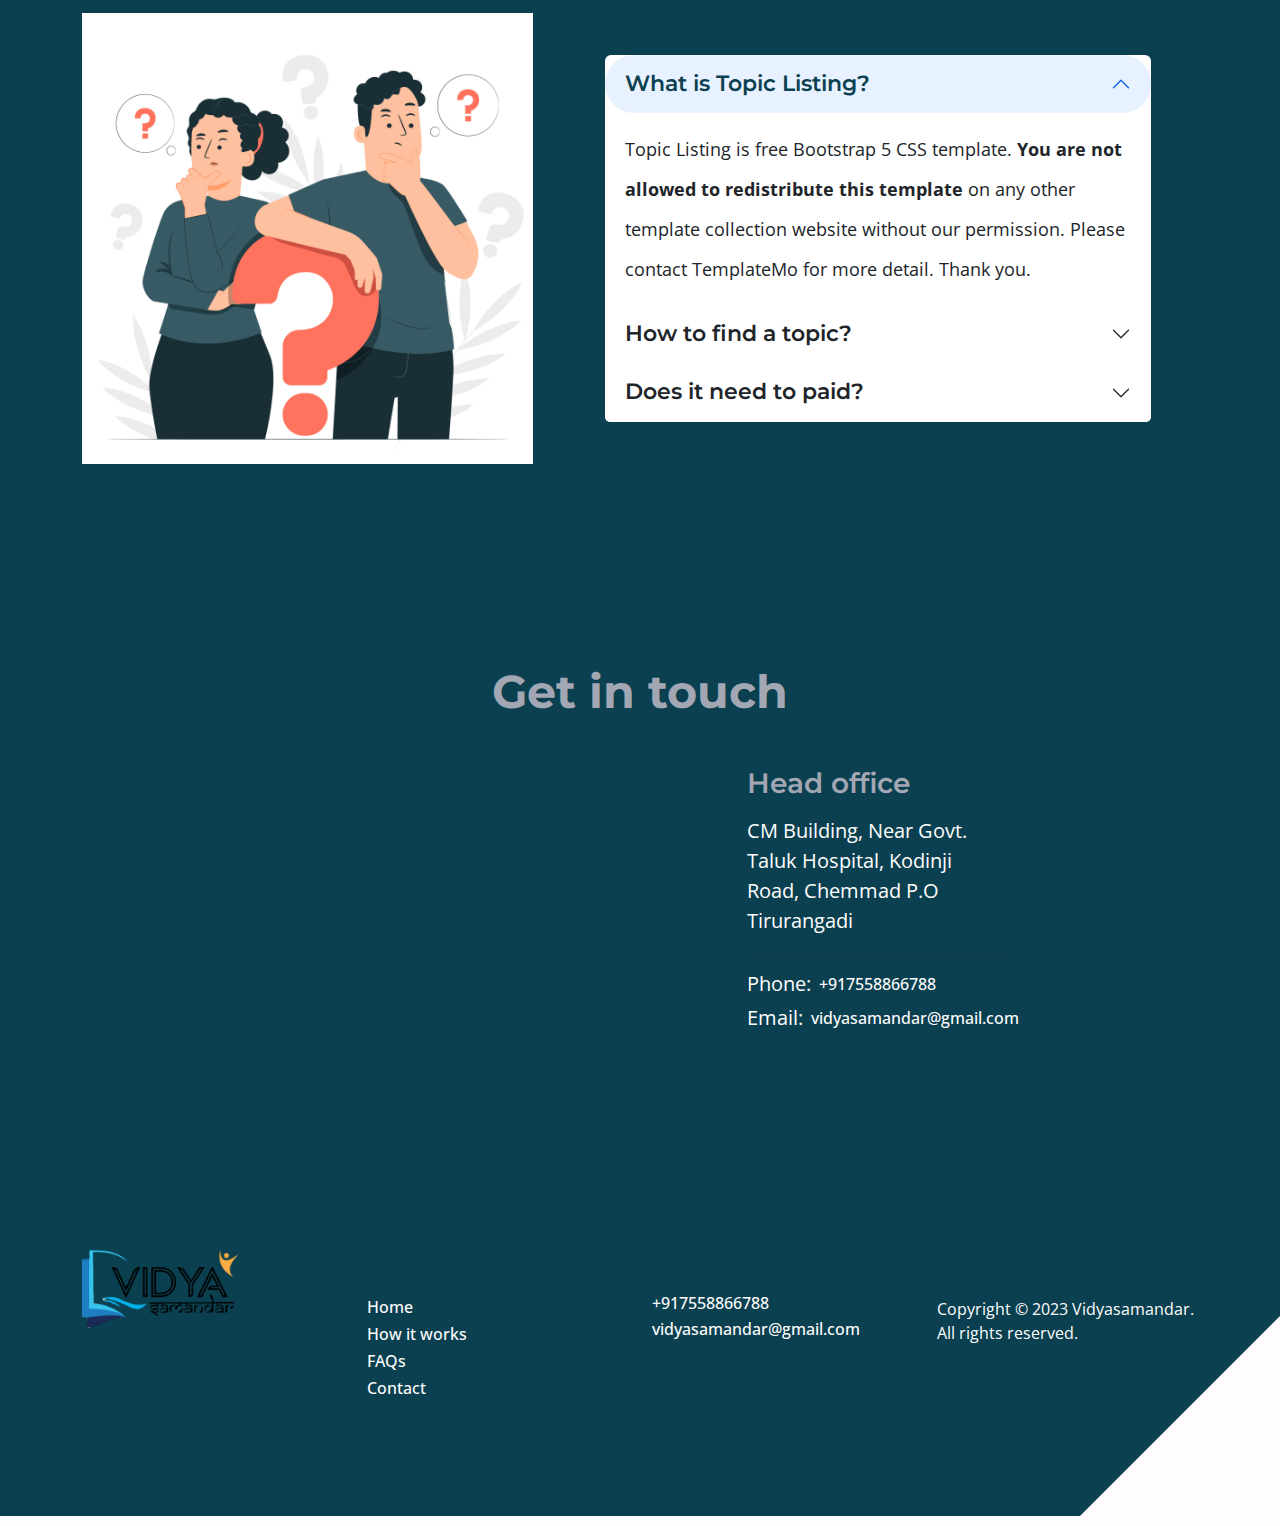
==== commit 6a5e3c03: "[updt] website content, style" ====
--- a/index.html
+++ b/index.html
@@ -6,8 +6,9 @@
 
         <meta name="description" content="Vidyasamandar Educational Services & Consultancy: Fostering Knowledge and Expertise for Excellence.">
         <meta name="author" content="">
-        <meta name="keywords" content="education consultancy,m.ed,b.ed,ignou,llb,ba,mam.com,msc,bsc,pg,post grduate,guidance,degree,university,online class,distance,psc,mba,educational guidance,career counseling,college admissions consulting,study abroad advisory,academic coaching,student success services, development,educational planning,academic support,test preparation,admission,giudance,school placement,educational assessment,learning solutions,higher education consulting,education strategy,academic advising,skill development,career planning,educational coaching">
+        <meta name="keywords" content="education consultancy,ignou,pg,guidance,degree,university,online class,distance,career counseling,college admissions, development,educational planning,academic,learning solutions,career planning,educational coaching, ignou admission, 11th admission, nios admission, kv admission, m.ed course, m.ed distance education">
        
+      
         <meta itemprop="name" content="Vidyasamandar"/> 
         <meta itemprop="description" content="Vidyasamandar Educational Services & Consultancy: Fostering Knowledge and Expertise for Excellence."/> 
         <meta itemprop="image" content="https://vidyasamandar.com/images/topics/vidya_cover.jpg"> 
@@ -26,7 +27,6 @@
              
         <title>Vidyasamandar</title>
         <link rel="icon" href="images/topics/logo_square.png" type="image/png"/>
-        <link rel="icon" href="images/topics/vidya_cover.jpg" type="image/png"/>
         <link rel="icon" href="images/topics/logo2_32.png" sizes="32x32"/>
         <link rel="icon" href="images/topics/logo2_16.png" sizes="16x16"/>
         <link rel="apple-touch-icon" href="images/topics/logo_no_bg.png"/>
@@ -78,7 +78,7 @@
                             </li>
 
                             <li class="nav-item">
-                                <a class="nav-link click-scroll" href="#section_2">Browse Topics</a>
+                                <a class="nav-link click-scroll" href="#section_2">Our Programmes</a>
                             </li>
     
                             <li class="nav-item">
@@ -119,7 +119,7 @@
                         <div class="col-lg-8 col-12 mx-auto">
                             <h1 class="text-white text-center">"Ride the Wave to Success"</h1>
 
-                            <h6 class="text-center">Surfing the Waves of Knowledge.</h6>
+                            <h6 class="text-center text-white">Surfing the Waves of Knowledge.</h6>
 
                             <form method="get" class="custom-form mt-4 pt-2 mb-lg-0 mb-5" role="search">
                                 <div class="input-group input-group-lg d-none">
@@ -152,7 +152,7 @@
                                         <!-- <span class="badge bg-design rounded-pill ms-auto">14</span> -->
                                     </div>
 
-                                    <img src="images/topics/vidya_img_01.png" class="custom-block-image img-fluid" alt="">
+                                    <img src="images/topics/vidya_img_01.png" class="custom-block-image img-fluid" alt="vidyasamandar">
                                 </a>
                             </div>
                         </div>
@@ -160,7 +160,7 @@
                         <div class="col-lg-6 col-12">
                             <div class="custom-block custom-block-overlay">
                                 <div class="d-flex flex-column h-100">
-                                    <img src="images/businesswoman-using-tablet-analysis.jpg" class="custom-block-image img-fluid" alt="">
+                                    <img src="images/businesswoman-using-tablet-analysis.jpg" class="custom-block-image img-fluid" alt="vidyasamandar">
 
                                     <div class="custom-block-overlay-text d-flex">
                                         <div>
@@ -250,15 +250,15 @@
                                                 <a href="topics-detail.html">
                                                     <div class="d-flex">
                                                         <div>
-                                                            <h5 class="mb-2">Web Design</h5>
-
-                                                            <p class="mb-0">Topic Listing Template based on Bootstrap 5</p>
-                                                        </div>
-
-                                                        <span class="badge bg-design rounded-pill ms-auto">14</span>
-                                                    </div>
-
-                                                    <img src="images/topics/undraw_Remote_design_team_re_urdx.png" class="custom-block-image img-fluid" alt="">
+                                                            <h5 class="mb-2">BOSSE</h5>
+
+                                                            <p class="mb-0">We specialize in assisting students with admissions for PSC, SSLC, and +2 secondary studies through BOSSE.</p>
+                                                        </div>
+
+                                                        <!-- <span class="badge bg-design rounded-pill ms-auto">14</span> -->
+                                                    </div>
+
+                                                    <img src="images/topics/logoBOSSE.png" class="custom-block-image img-fluid" alt="vidyasamandar">
                                                 </a>
                                             </div>
                                         </div>
@@ -268,155 +268,125 @@
                                                 <a href="topics-detail.html">
                                                     <div class="d-flex">
                                                         <div>
-                                                            <h5 class="mb-2">Graphic</h5>
-
-                                                                <p class="mb-0">Lorem Ipsum dolor sit amet consectetur</p>
-                                                        </div>
-
-                                                        <span class="badge bg-design rounded-pill ms-auto">75</span>
-                                                    </div>
-
-                                                    <img src="images/topics/undraw_Redesign_feedback_re_jvm0.png" class="custom-block-image img-fluid" alt="">
-                                                </a>
-                                            </div>
-                                        </div>
-
-                                        <div class="col-lg-4 col-md-6 col-12">
-                                            <div class="custom-block bg-white shadow-lg">
-                                                <a href="topics-detail.html">
-                                                    <div class="d-flex">
-                                                        <div>
-                                                            <h5 class="mb-2">Logo Design</h5>
-
-                                                                <p class="mb-0">Lorem Ipsum dolor sit amet consectetur</p>
-                                                        </div>
-
-                                                        <span class="badge bg-design rounded-pill ms-auto">100</span>
-                                                    </div>
-
-                                                    <img src="images/topics/colleagues-working-cozy-office-medium-shot.png" class="custom-block-image img-fluid" alt="">
-                                                </a>
-                                            </div>
-                                        </div>
+                                                            <h5 class="mb-2">NIOS</h5>
+
+                                                                <p class="mb-0">We excel in helping students secure admissions for PSC, SSLC, and +2 secondary studies via the National Institute of Open Schooling (NIOS)</p>
+                                                        </div>
+
+                                                        <!-- <span class="badge bg-design rounded-pill ms-auto">75</span> -->
+                                                    </div>
+
+                                                    <img src="images/topics/Nios-Logo.png" class="custom-block-image img-fluid" alt="vidyasamandar">
+                                                </a>
+                                            </div>
+                                        </div>
+
+                                        <!-- At our educational consultancy, we take pride in our expertise and dedication to helping students secure admissions for PSC, SSLC, and +2 secondary studies through the Board of Secondary Education (BOSE). Our team of experienced professionals is committed to providing comprehensive guidance, ensuring that you navigate the admission process smoothly. We understand the significance of these educational milestones and are here to offer personalized support tailored to your specific needs. Trust us to be your partner in achieving your academic goals -->
                                     </div>
                                 </div>
 
                                 <div class="tab-pane fade" id="marketing-tab-pane" role="tabpanel" aria-labelledby="marketing-tab" tabindex="0">
                                     <div class="row">
-                                        <div class="col-lg-4 col-md-6 col-12 mb-4 mb-lg-3">
-                                                <div class="custom-block bg-white shadow-lg">
-                                                    <a href="topics-detail.html">
-                                                        <div class="d-flex">
-                                                            <div>
-                                                                <h5 class="mb-2">Advertising</h5>
-
-                                                                <p class="mb-0">Lorem Ipsum dolor sit amet consectetur</p>
-                                                            </div>
-
-                                                            <span class="badge bg-advertising rounded-pill ms-auto">30</span>
-                                                        </div>
-
-                                                        <img src="images/topics/undraw_online_ad_re_ol62.png" class="custom-block-image img-fluid" alt="">
-                                                    </a>
-                                                </div>
-                                            </div>
-
                                             <div class="col-lg-4 col-md-6 col-12 mb-4 mb-lg-3">
                                                 <div class="custom-block bg-white shadow-lg">
                                                     <a href="topics-detail.html">
                                                         <div class="d-flex">
                                                             <div>
-                                                                <h5 class="mb-2">Video Content</h5>
-
-                                                                <p class="mb-0">Lorem Ipsum dolor sit amet consectetur</p>
+                                                                <h5 class="mb-2">Asian International University</h5>
+
+                                                                <p class="mb-0">We excel in assisting students to secure enrollments and access online undergraduate and degree programs at Asian International University, ensuring a premium educational experience</p>
                                                             </div>
 
-                                                            <span class="badge bg-advertising rounded-pill ms-auto">65</span>
-                                                        </div>
-
-                                                        <img src="images/topics/undraw_Group_video_re_btu7.png" class="custom-block-image img-fluid" alt="">
+                                                        </div>
+
+                                                        <img src="images/topics/A-I-U-logo.png" class="custom-block-image img-fluid" alt="vidyasamandar">
                                                     </a>
                                                 </div>
                                             </div>
-
-                                            <div class="col-lg-4 col-md-6 col-12">
+                                            <div class="col-lg-4 col-md-6 col-12 mb-4 mb-lg-3">
                                                 <div class="custom-block bg-white shadow-lg">
                                                     <a href="topics-detail.html">
                                                         <div class="d-flex">
                                                             <div>
-                                                                <h5 class="mb-2">Viral Tweet</h5>
-
-                                                                <p class="mb-0">Lorem Ipsum dolor sit amet consectetur</p>
+                                                                <h5 class="mb-2">IGNOU</h5>
+
+                                                                <p class="mb-0">We specialize in assisting students in obtaining admissions and accessing online UG and degree courses through IGNOU, ensuring a high-quality educational experience.</p>
                                                             </div>
 
-                                                            <span class="badge bg-advertising rounded-pill ms-auto">50</span>
-                                                        </div>
-
-                                                        <img src="images/topics/undraw_viral_tweet_gndb.png" class="custom-block-image img-fluid" alt="">
+                                                        </div>
+
+                                                        <img src="images/topics/IGNOU-Emblem.png" class="custom-block-image img-fluid" alt="vidyasamandar">
                                                     </a>
                                                 </div>
-                                            </div>
-                                        </div>
-                                  </div>
-
-                                <div class="tab-pane fade" id="finance-tab-pane" role="tabpanel" aria-labelledby="finance-tab" tabindex="0">   <div class="row">
-                                        <div class="col-lg-6 col-md-6 col-12 mb-4 mb-lg-0">
-                                            <div class="custom-block bg-white shadow-lg">
-                                                <a href="topics-detail.html">
-                                                    <div class="d-flex">
-                                                        <div>
-                                                            <h5 class="mb-2">Investment</h5>
-
-                                                            <p class="mb-0">Lorem Ipsum dolor sit amet consectetur</p>
-                                                        </div>
-
-                                                        <span class="badge bg-finance rounded-pill ms-auto">30</span>
-                                                    </div>
-
-                                                    <img src="images/topics/undraw_Finance_re_gnv2.png" class="custom-block-image img-fluid" alt="">
-                                                </a>
-                                            </div>
-                                        </div>
-
-                                        <div class="col-lg-6 col-md-6 col-12">
-                                            <div class="custom-block custom-block-overlay">
-                                                <div class="d-flex flex-column h-100">
-                                                    <img src="images/businesswoman-using-tablet-analysis-graph-company-finance-strategy-statistics-success-concept-planning-future-office-room.jpg" class="custom-block-image img-fluid" alt="">
-
-                                                    <div class="custom-block-overlay-text d-flex">
-                                                        <div>
-                                                            <h5 class="text-white mb-2">Finance</h5>
-
-                                                            <p class="text-white">Lorem ipsum dolor, sit amet consectetur adipisicing elit. Sint animi necessitatibus aperiam repudiandae nam omnis</p>
-
-                                                            <a href="topics-detail.html" class="btn custom-btn mt-2 mt-lg-3">Learn More</a>
-                                                        </div>
-
-                                                        <span class="badge bg-finance rounded-pill ms-auto">25</span>
-                                                    </div>
-
-                                                    <div class="social-share d-flex">
-                                                        <p class="text-white me-4">Share:</p>
-
-                                                        <ul class="social-icon">
-                                                            <li class="social-icon-item">
-                                                                <a href="#" class="social-icon-link bi-twitter"></a>
-                                                            </li>
-
-                                                            <li class="social-icon-item">
-                                                                <a href="#" class="social-icon-link bi-facebook"></a>
-                                                            </li>
-
-                                                            <li class="social-icon-item">
-                                                                <a href="#" class="social-icon-link bi-pinterest"></a>
-                                                            </li>
-                                                        </ul>
-
-                                                        <a href="#" class="custom-icon bi-bookmark ms-auto"></a>
-                                                    </div>
-
-                                                    <div class="section-overlay"></div>
+                                            </div>    
+                                            <div class="col-lg-4 col-md-6 col-12 mb-4 mb-lg-3">
+                                                <div class="custom-block bg-white shadow-lg">
+                                                    <a href="topics-detail.html">
+                                                        <div class="d-flex">
+                                                            <div>
+                                                                <h5 class="mb-2">Suresh Gyan Vihar University</h5>
+
+                                                                <p class="mb-0">We specialize in helping students secure admissions and access online UG and degree programs at Suresh Gyan Vihar University, guaranteeing a top-tier educational journey.</p>
+                                                            </div>
+
+                                                        </div>
+
+                                                        <img src="images/topics/SGVU-logo.png" class="custom-block-image img-fluid" alt="vidyasamandar">
+
+                                                    </a>
                                                 </div>
+                                            </div>
+
+                                        </div>
+                                    </div>
+
+                                    <div class="tab-pane fade" id="finance-tab-pane" role="tabpanel" aria-labelledby="finance-tab" tabindex="0">   <div class="row">
+                                        <div class="col-lg-4 col-md-6 col-12 mb-4 mb-lg-3">
+                                            <div class="custom-block bg-white shadow-lg">
+                                                <a href="topics-detail.html">
+                                                    <div class="d-flex">
+                                                        <div>
+                                                            <h5 class="mb-2">IGNOU</h5>
+
+                                                            <p class="mb-0">We excel in aiding students to secure enrollments and access online postgraduate courses at IGNOU, ensuring a top-notch educational journey</p>
+                                                        </div>
+
+                                                    </div>
+
+                                                    <img src="images/topics/IGNOU-Emblem.png" class="custom-block-image img-fluid" alt="vidyasamandar">
+                                                </a>
+                                            </div>
+                                        </div>
+                                        <div class="col-lg-4 col-md-6 col-12 mb-4 mb-lg-3">
+                                            <div class="custom-block bg-white shadow-lg">
+                                                <a href="topics-detail.html">
+                                                    <div class="d-flex">
+                                                        <div>
+                                                            <h5 class="mb-2">Suresh Gyan Vihar University</h5>
+
+                                                            <p class="mb-0">At Suresh Gyan Vihar University, we excel in guiding students to secure enrollments and access online postgraduate courses, ensuring a high-quality educational experience.</p>
+                                                        </div>
+
+                                                    </div>
+
+                                                    <img src="images/topics/SGVU-logo.png" class="custom-block-image img-fluid" alt="vidyasamandar">
+                                                </a>
+                                            </div>
+                                        </div>
+                                        <div class="col-lg-4 col-md-6 col-12 mb-4 mb-lg-3">
+                                            <div class="custom-block bg-white shadow-lg">
+                                                <a href="topics-detail.html">
+                                                    <div class="d-flex">
+                                                        <div>
+                                                            <h5 class="mb-2">Asian International University</h5>
+
+                                                            <p class="mb-0">At Asian International University, we excel in aiding students to secure enrollments and access online postgraduate courses, ensuring a high-quality education</p>
+                                                        </div>
+
+                                                    </div>
+
+                                                    <img src="images/topics/A-I-U-logo.png" class="custom-block-image img-fluid" alt="vidyasamandar">
+                                                </a>
                                             </div>
                                         </div>
                                     </div>
@@ -429,15 +399,14 @@
                                                 <a href="topics-detail.html">
                                                     <div class="d-flex">
                                                         <div>
-                                                            <h5 class="mb-2">Composing Song</h5>
-
-                                                            <p class="mb-0">Lorem Ipsum dolor sit amet consectetur</p>
-                                                        </div>
-
-                                                        <span class="badge bg-music rounded-pill ms-auto">45</span>
-                                                    </div>
-
-                                                    <img src="images/topics/undraw_Compose_music_re_wpiw.png" class="custom-block-image img-fluid" alt="">
+                                                            <h5 class="mb-2">B.ed</h5>
+
+                                                            <p class="mb-0">We extend our services in facilitating B.Ed. admissions and offering expert guidance through TNTEU, ensuring a smooth and well-informed educational experience for students</p>
+                                                        </div>
+
+                                                    </div>
+
+                                                    <img src="images/topics/TNTEU-logo.png" class="custom-block-image img-fluid" alt="vidyasamandar">
                                                 </a>
                                             </div>
                                         </div>
@@ -447,33 +416,14 @@
                                                 <a href="topics-detail.html">
                                                     <div class="d-flex">
                                                         <div>
-                                                            <h5 class="mb-2">Online Music</h5>
-
-                                                            <p class="mb-0">Lorem Ipsum dolor sit amet consectetur</p>
-                                                        </div>
-
-                                                        <span class="badge bg-music rounded-pill ms-auto">45</span>
-                                                    </div>
-
-                                                    <img src="images/topics/undraw_happy_music_g6wc.png" class="custom-block-image img-fluid" alt="">
-                                                </a>
-                                            </div>
-                                        </div>
-
-                                        <div class="col-lg-4 col-md-6 col-12">
-                                            <div class="custom-block bg-white shadow-lg">
-                                                <a href="topics-detail.html">
-                                                    <div class="d-flex">
-                                                        <div>
-                                                            <h5 class="mb-2">Podcast</h5>
-
-                                                            <p class="mb-0">Lorem Ipsum dolor sit amet consectetur</p>
-                                                        </div>
-
-                                                        <span class="badge bg-music rounded-pill ms-auto">20</span>
-                                                    </div>
-
-                                                    <img src="images/topics/undraw_Podcast_audience_re_4i5q.png" class="custom-block-image img-fluid" alt="">
+                                                            <h5 class="mb-2">M.ed</h5>
+
+                                                            <p class="mb-0">TNTEU is your trusted partner for M.Ed. admissions and expert guidance, ensuring a seamless and well-informed educational experience for students</p>
+                                                        </div>
+
+                                                    </div>
+
+                                                    <img src="images/topics/TNTEU-logo.png" class="custom-block-image img-fluid" alt="vidyasamandar">
                                                 </a>
                                             </div>
                                         </div>
@@ -495,7 +445,7 @@
                                                         <span class="badge bg-education rounded-pill ms-auto">80</span>
                                                     </div>
 
-                                                    <img src="images/topics/undraw_Graduation_re_gthn.png" class="custom-block-image img-fluid" alt="">
+                                                    <img src="images/topics/undraw_Graduation_re_gthn.png" class="custom-block-image img-fluid" alt="vidyasamandar">
                                                 </a>
                                             </div>
                                         </div>
@@ -513,7 +463,7 @@
                                                         <span class="badge bg-education rounded-pill ms-auto">75</span>
                                                     </div>
 
-                                                    <img src="images/topics/undraw_Educator_re_ju47.png" class="custom-block-image img-fluid" alt="">
+                                                    <img src="images/topics/undraw_Educator_re_ju47.png" class="custom-block-image img-fluid" alt="vidyasamandar">
                                                 </a>
                                             </div>
                                         </div>
@@ -696,7 +646,7 @@
                             <hr>
 
                             <p class="d-flex align-items-center mb-1">
-                                <span class="me-2">Phone</span>
+                                <span class="me-2">Phone:</span>
 
                                 <a href="tel: 110-220-3400" class="site-footer-link">
                                     +917558866788
@@ -704,7 +654,7 @@
                             </p>
 
                             <p class="d-flex align-items-center">
-                                <span class="me-2">Email</span>
+                                <span class="me-2">Email:</span>
 
                                 <a href="mailto:vidyasamandar@gmail.com" class="site-footer-link">
                                     vidyasamandar@gmail.com
@@ -723,7 +673,7 @@
 
                     <div class="col-lg-3 col-12 mb-4 pb-2">
                         <a class="navbar-brand mb-2" href="index.html">
-                            <img class="logo-60" src="images/topics/logo_big.jpg"/>
+                            <img class="logo-60" src="images/topics/logo_no_bg.png"/>
                         </a>
                     </div>
 
@@ -766,7 +716,7 @@
                     </div>
 
                     <div class="col-lg-3 col-md-4 col-12 mt-4 mt-lg-0 ms-auto">
-                        <div class="dropdown">
+                        <!-- <div class="dropdown">
                             <button class="btn btn-secondary dropdown-toggle" type="button" data-bs-toggle="dropdown" aria-expanded="false">
                             English</button>
 
@@ -777,7 +727,7 @@
 
                                 <li><button class="dropdown-item" type="button">Arabic</button></li>
                             </ul>
-                        </div>
+                        </div> -->
 
                         <p class="copyright-text mt-lg-5 mt-4">Copyright © 2023 Vidyasamandar. All rights reserved.
                            
--- a/css/templatemo-topic-listing.css
+++ b/css/templatemo-topic-listing.css
@@ -10,16 +10,18 @@
   CUSTOM PROPERTIES ( VARIABLES )             
 -----------------------------------------*/
 :root {
-  --white-color:                  #ffffff;
-  --primary-color:                #13547a;
-  --secondary-color:              #80d0c7;
-  --section-bg-color:             #f0f8ff;
-  --custom-btn-bg-color:          #80d0c7;
-  --custom-btn-bg-hover-color:    #13547a;
-  --dark-color:                   #000000;
-  --p-color:                      #717275;
+  --white-color:                  #0b4050;
+  --primary-color:                #0b4050;
+  --secondary-color:              #fdfdfd;
+  --section-bg-color:             #0b4050;
+  --custom-btn-bg-color:          #64CCC5;
+  --custom-btn-bg-hover-color:    #0b4050;
+  --dark-color:                   #a3a7b4;
+  --light-color:                  #a3a7b4;
+  --p-color:                      #EEEEEE;
+  --p-color-dark:                 #2e2b2b;
   --border-color:                 #7fffd4;
-  --link-hover-color:             #13547a;
+  --link-hover-color:             #64CCC5;
 
   --body-font-family:             'Open Sans', sans-serif;
   --title-font-family:            'Montserrat', sans-serif;
@@ -101,7 +103,7 @@
 }
 
 p {
-  color: var(--p-color);
+  color: var(--p-color-dark);
   font-size: var(--p-font-size);
   font-weight: var(--font-weight-normal);
 }
@@ -141,13 +143,15 @@
   padding-top: 100px;
   padding-bottom: 100px;
 }
-
+.p_dark{
+  color: var(--p-color) !important;
+}
 .section-bg {
   background-color: var(--section-bg-color);
 }
 
 .section-overlay {
-  background-image: linear-gradient(15deg, #13547a 0%, #80d0c7 100%);
+  background-image: linear-gradient(180deg, var(--primary-color) 0%, var(--secondary-color) 240%);
   position: absolute;
   top: 0;
   left: 0;
@@ -171,6 +175,8 @@
   margin-bottom: 40px;
   justify-content: center;
 }
+
+
 
 .nav-tabs .nav-link {
   border-radius: 0;
@@ -190,12 +196,19 @@
 }
 
 .nav-tabs .nav-item.show .nav-link, 
+.nav-tabs .nav-link:hover {
+  border-bottom-color: var(--secondary-color);
+  color: var(--custom-btn-bg-color);
+}
 .nav-tabs .nav-link.active,
-.nav-tabs .nav-link:focus, 
-.nav-tabs .nav-link:hover {
-  border-bottom-color: var(--primary-color);
+.nav-tabs .nav-link:focus {
   color: var(--primary-color);
 }
+
+.contact-section p, .copyright-text{
+  color: var(--secondary-color)
+}
+
 
 
 /*---------------------------------------
@@ -287,9 +300,17 @@
   background-color: var(--secondary-color);
 }
 
+.sticky-wrapper .nav-link {
+  color: var(--secondary-color) !important;
+}
+
+.sticky-wrapper.is-sticky .nav-link {
+  color: var(--primary-color) !important;
+}
+
 .navbar {
-  background: transparent;
-  border-bottom: 1px solid rgba(128, 208, 199, 0.35);
+  background: linear-gradient(170deg, #fbf7f7, transparent);;
+  border-bottom: 0px solid rgba(128, 208, 199, 0.35);
   z-index: 9;
 }
 
@@ -377,7 +398,7 @@
 .navbar .dropdown-item:focus, 
 .navbar .dropdown-item:hover {
   background: transparent;
-  color: var(--primary-color);
+  color: var(--link-hover-color);
 }
 
 .navbar .dropdown-toggle::after {
@@ -494,7 +515,7 @@
   HERO        
 -----------------------------------------*/
 .hero-section {
-  background-image: linear-gradient(1deg, #13547a00 0%, #80d0c7 100%), url('/images/image_8632.jpg');
+  background-image: linear-gradient(1deg, #13547a00 0%,var(--primary-color) 100%), url('/images/image_8632.jpg');
   background-size: cover;
   background-repeat: no-repeat;
   background-position-y: center; 
@@ -818,7 +839,7 @@
 
 .timeline-container .vertical-scrollable-timeline li .icon-holder i {
   font-size: 25px;
-  color: var(--white-color);
+  color: var(--custom-btn-bg-color);
 }
 
 .timeline-container .vertical-scrollable-timeline li::before {
@@ -863,7 +884,7 @@
 }
 
 .faq-section .accordion-body {
-  color: var(--p-color);
+  /* color: var(--p-color); */
   font-size: var(--btn-font-size);
   line-height: 40px;
 }
@@ -975,7 +996,7 @@
 
 .site-footer .dropdown-item:hover {
   background-color: transparent;
-  color: var(--primary-color);
+  color: var(--link-hover-color);
 }
 
 .site-footer .dropdown-menu li:first-child .dropdown-item {
@@ -1085,6 +1106,8 @@
     padding-bottom: 50px;
   }
   
+  /* background: linear-gradient(170deg, #fbf7f7, transparent); */
+  
   .navbar {
     background-color: var(--secondary-color);
   }
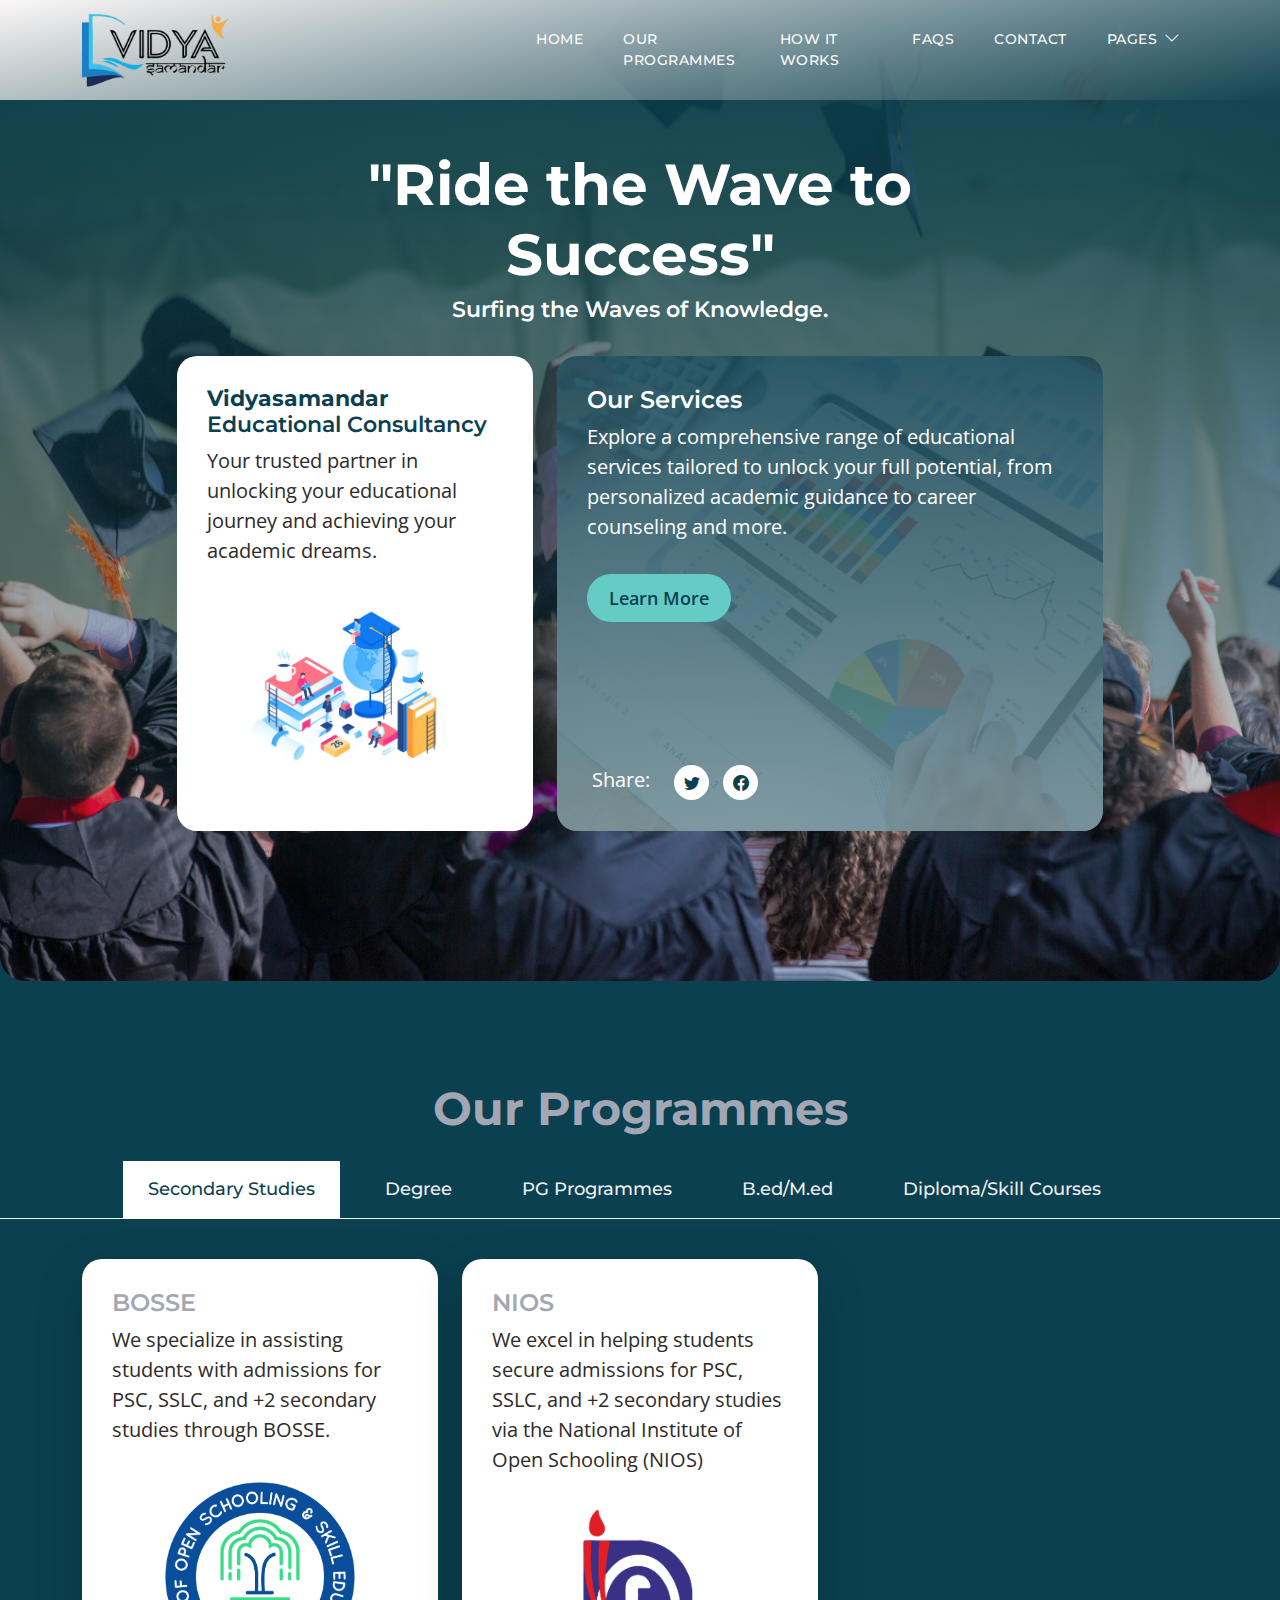
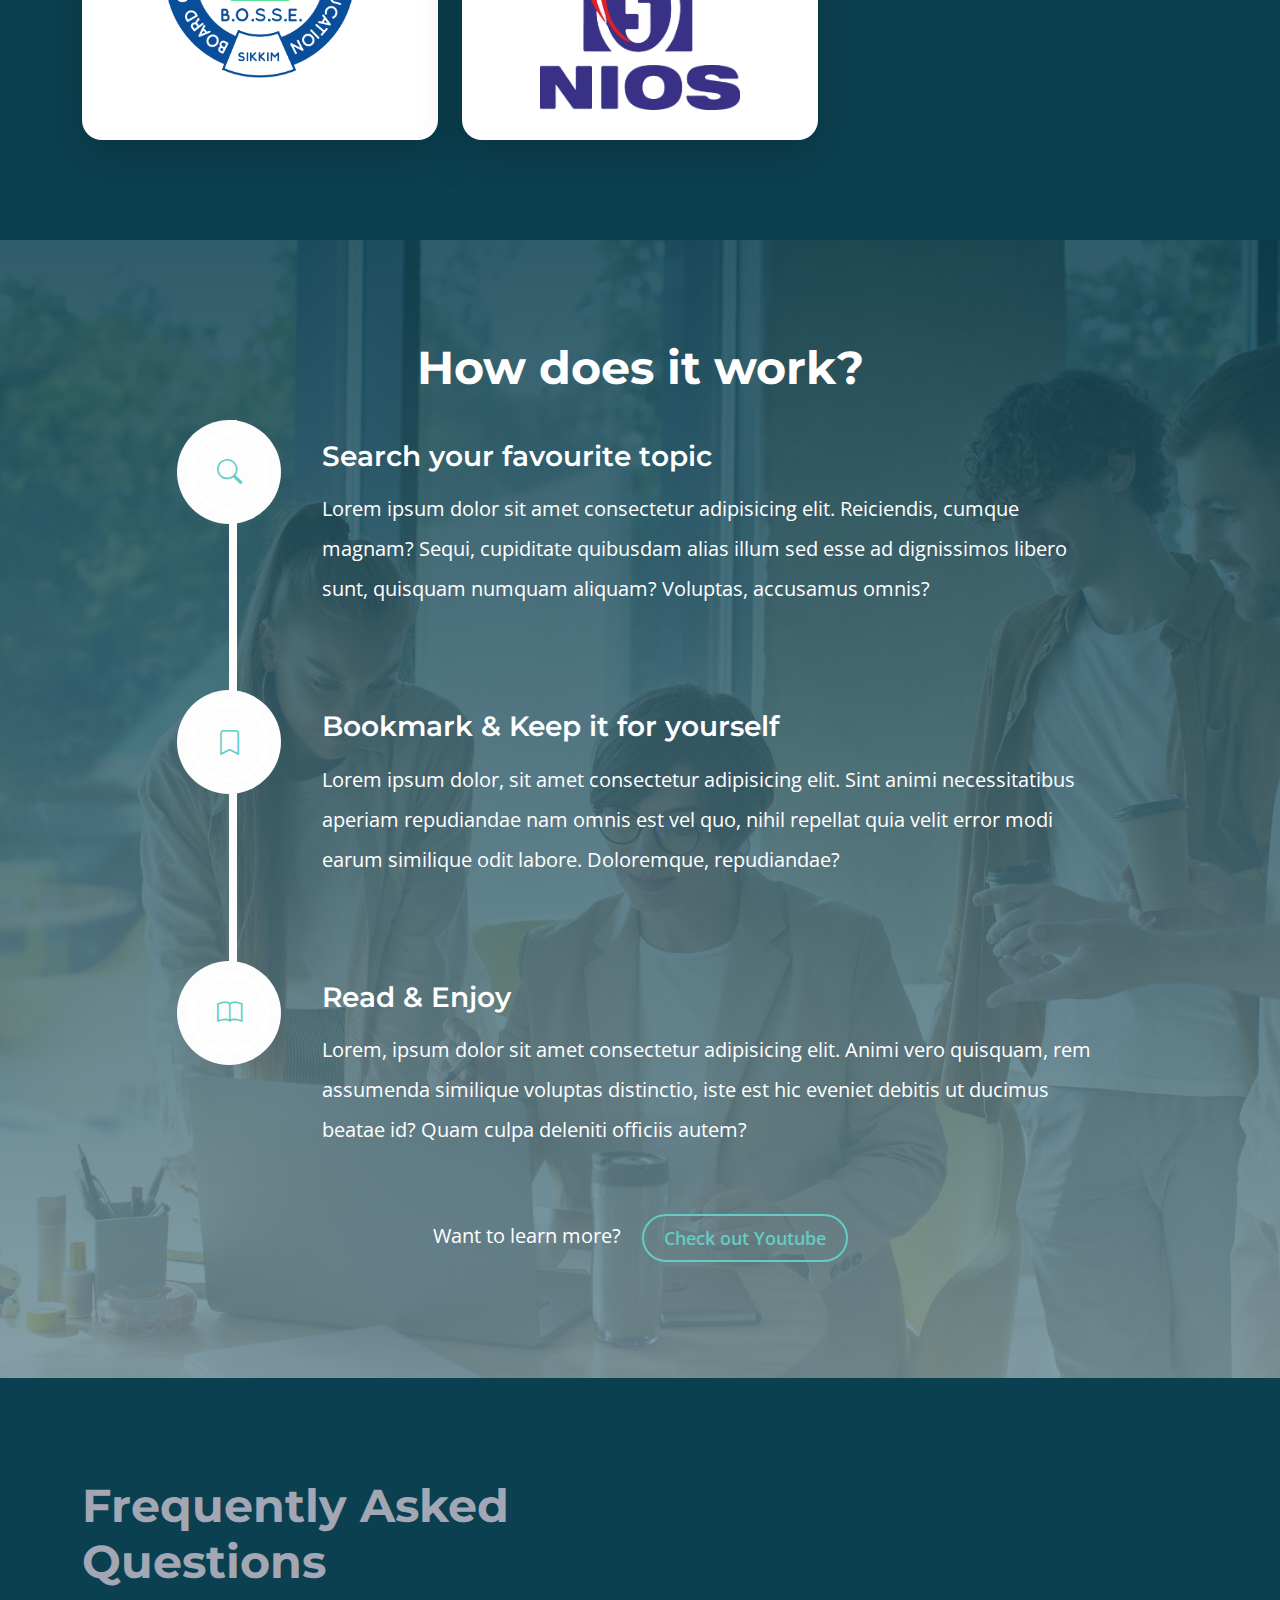
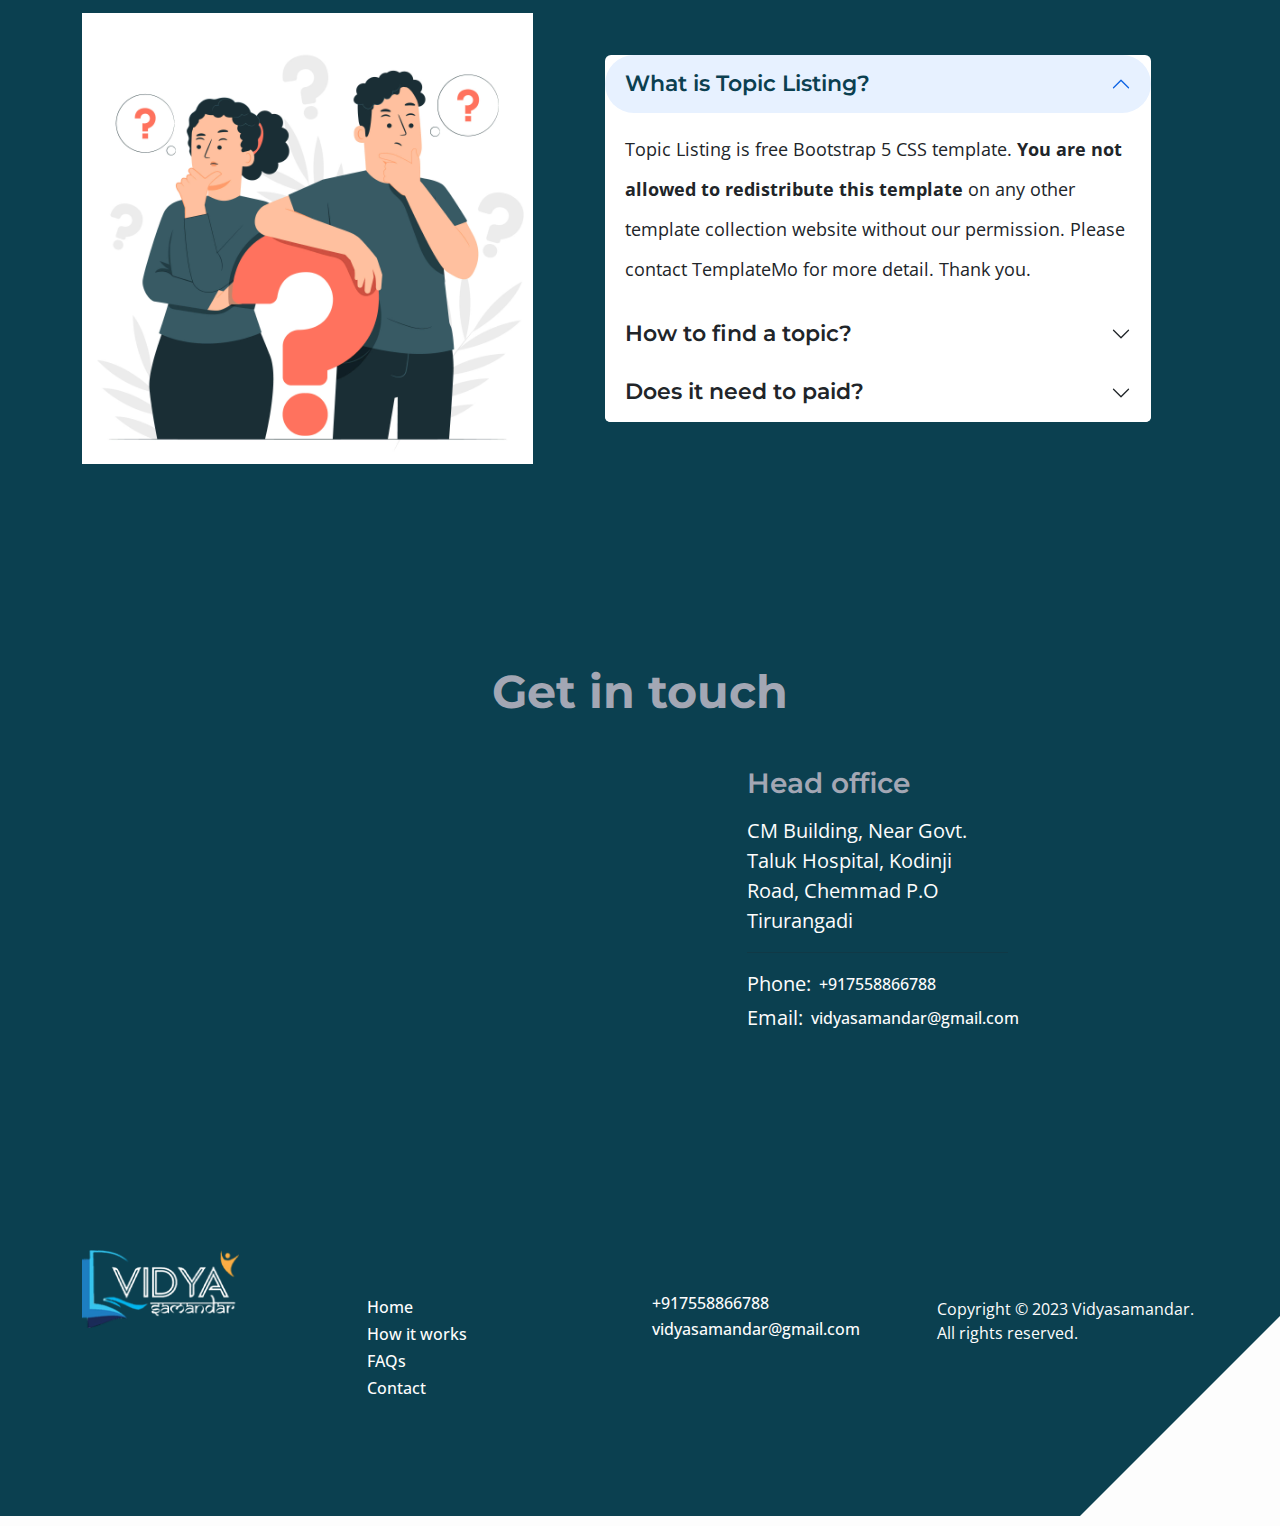
==== commit 05cf0f2f: "[UPDT] website logo" ====
--- a/index.html
+++ b/index.html
@@ -673,7 +673,7 @@
 
                     <div class="col-lg-3 col-12 mb-4 pb-2">
                         <a class="navbar-brand mb-2" href="index.html">
-                            <img class="logo-60" src="images/topics/logo_no_bg.png"/>
+                            <img class="logo-60" src="images/topics/logo_no_bg_wh.png"/>
                         </a>
                     </div>
 
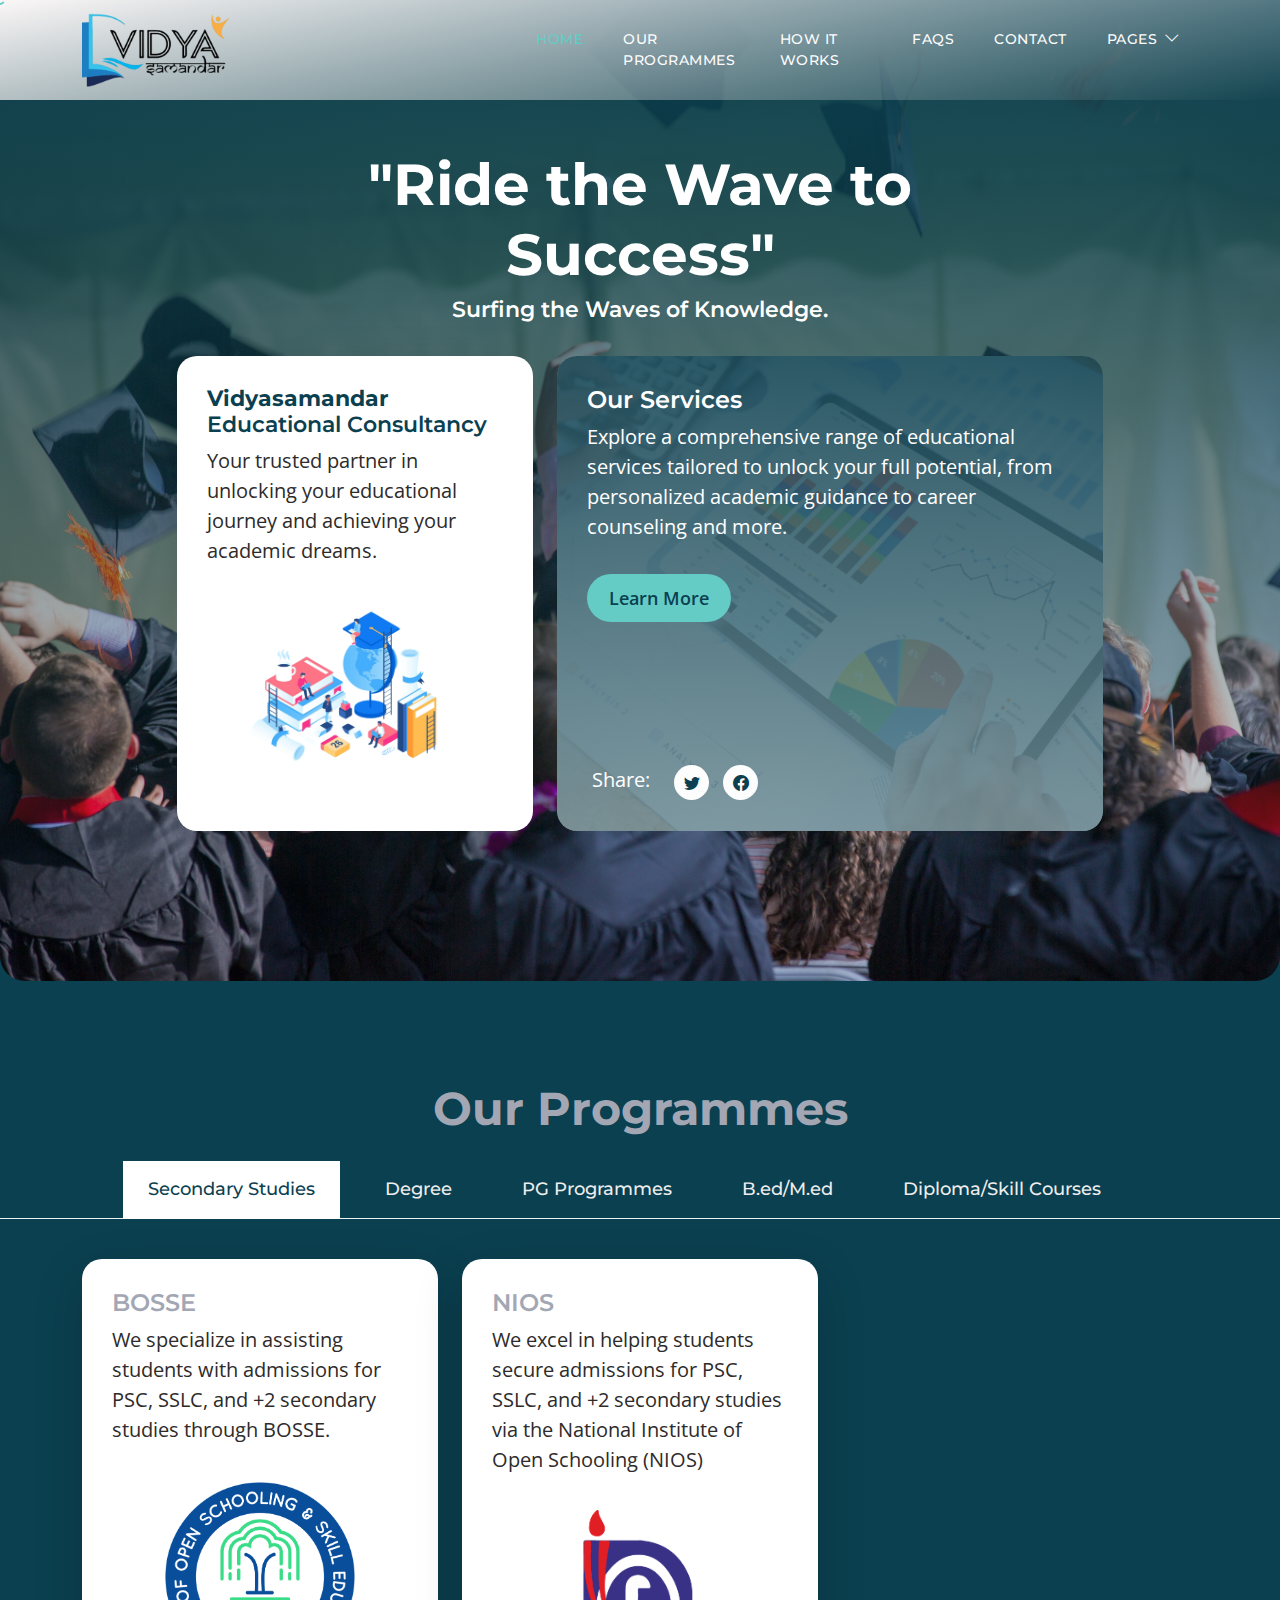
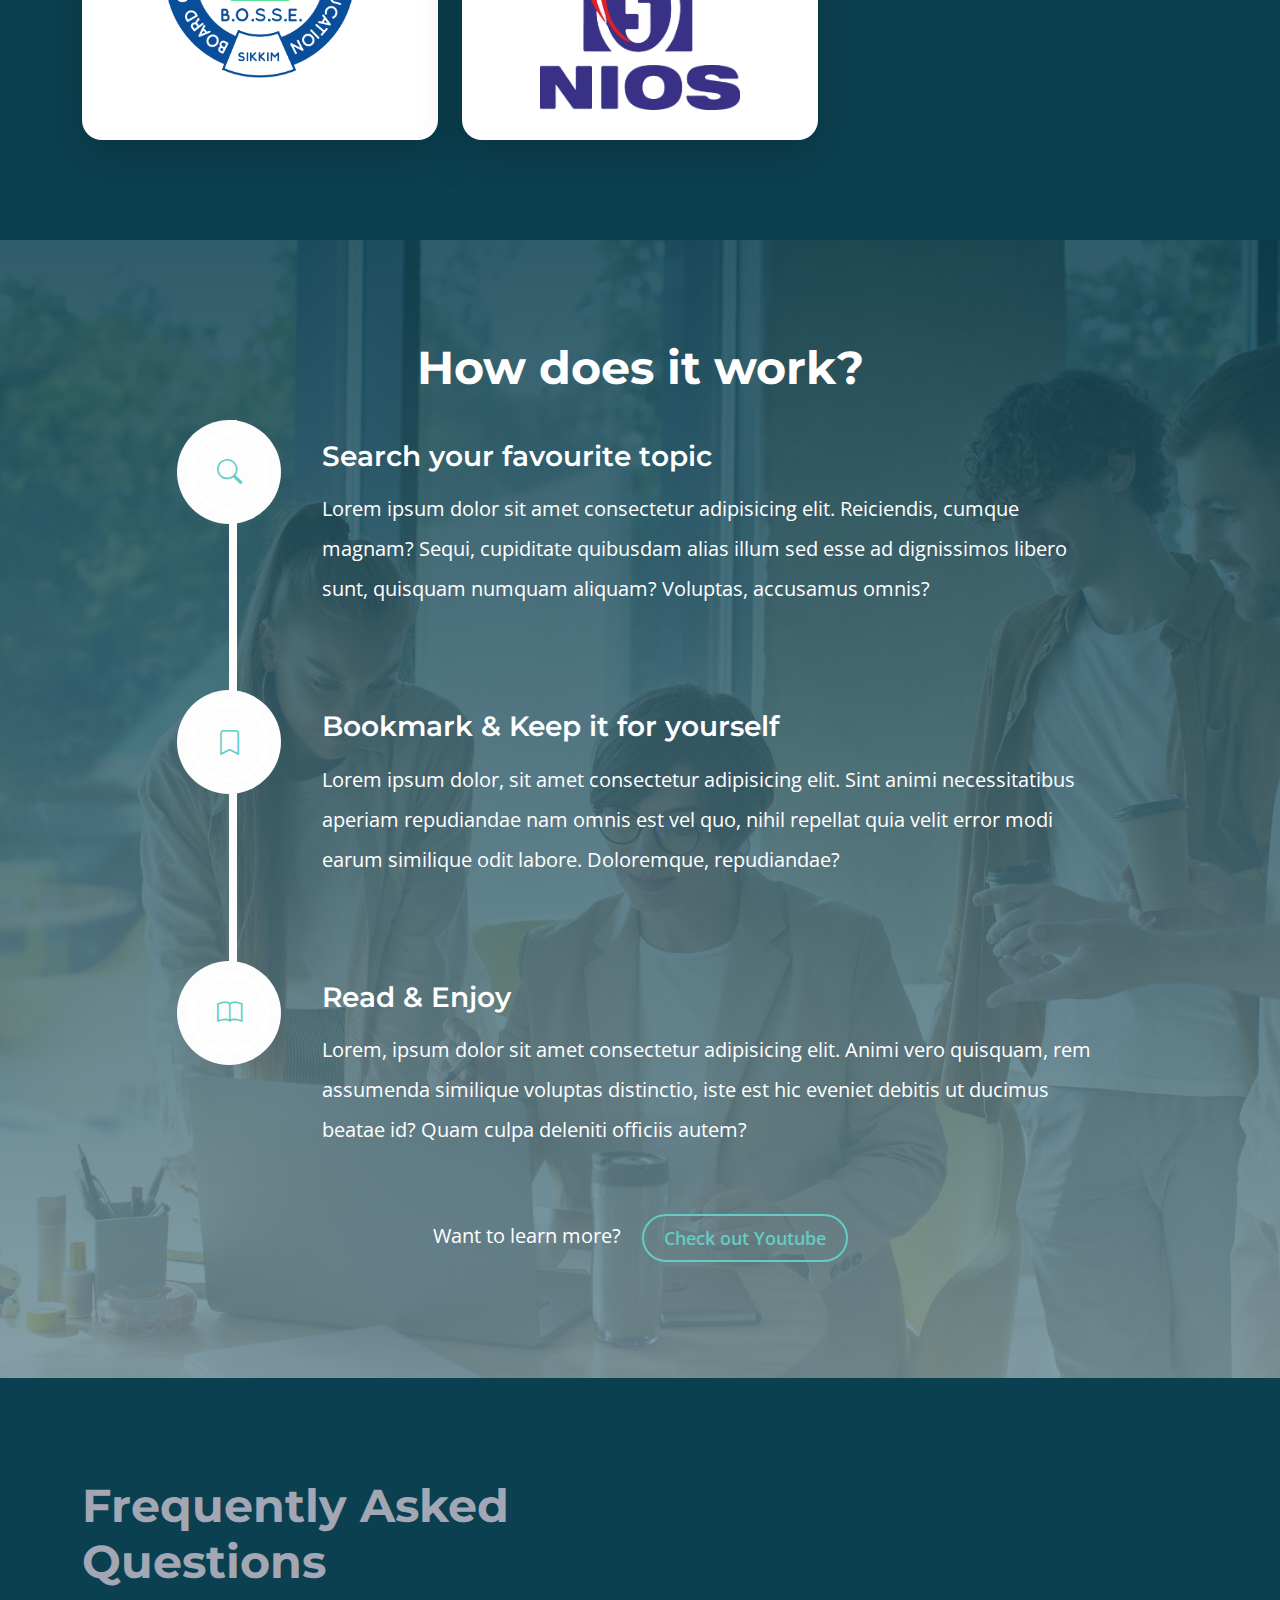
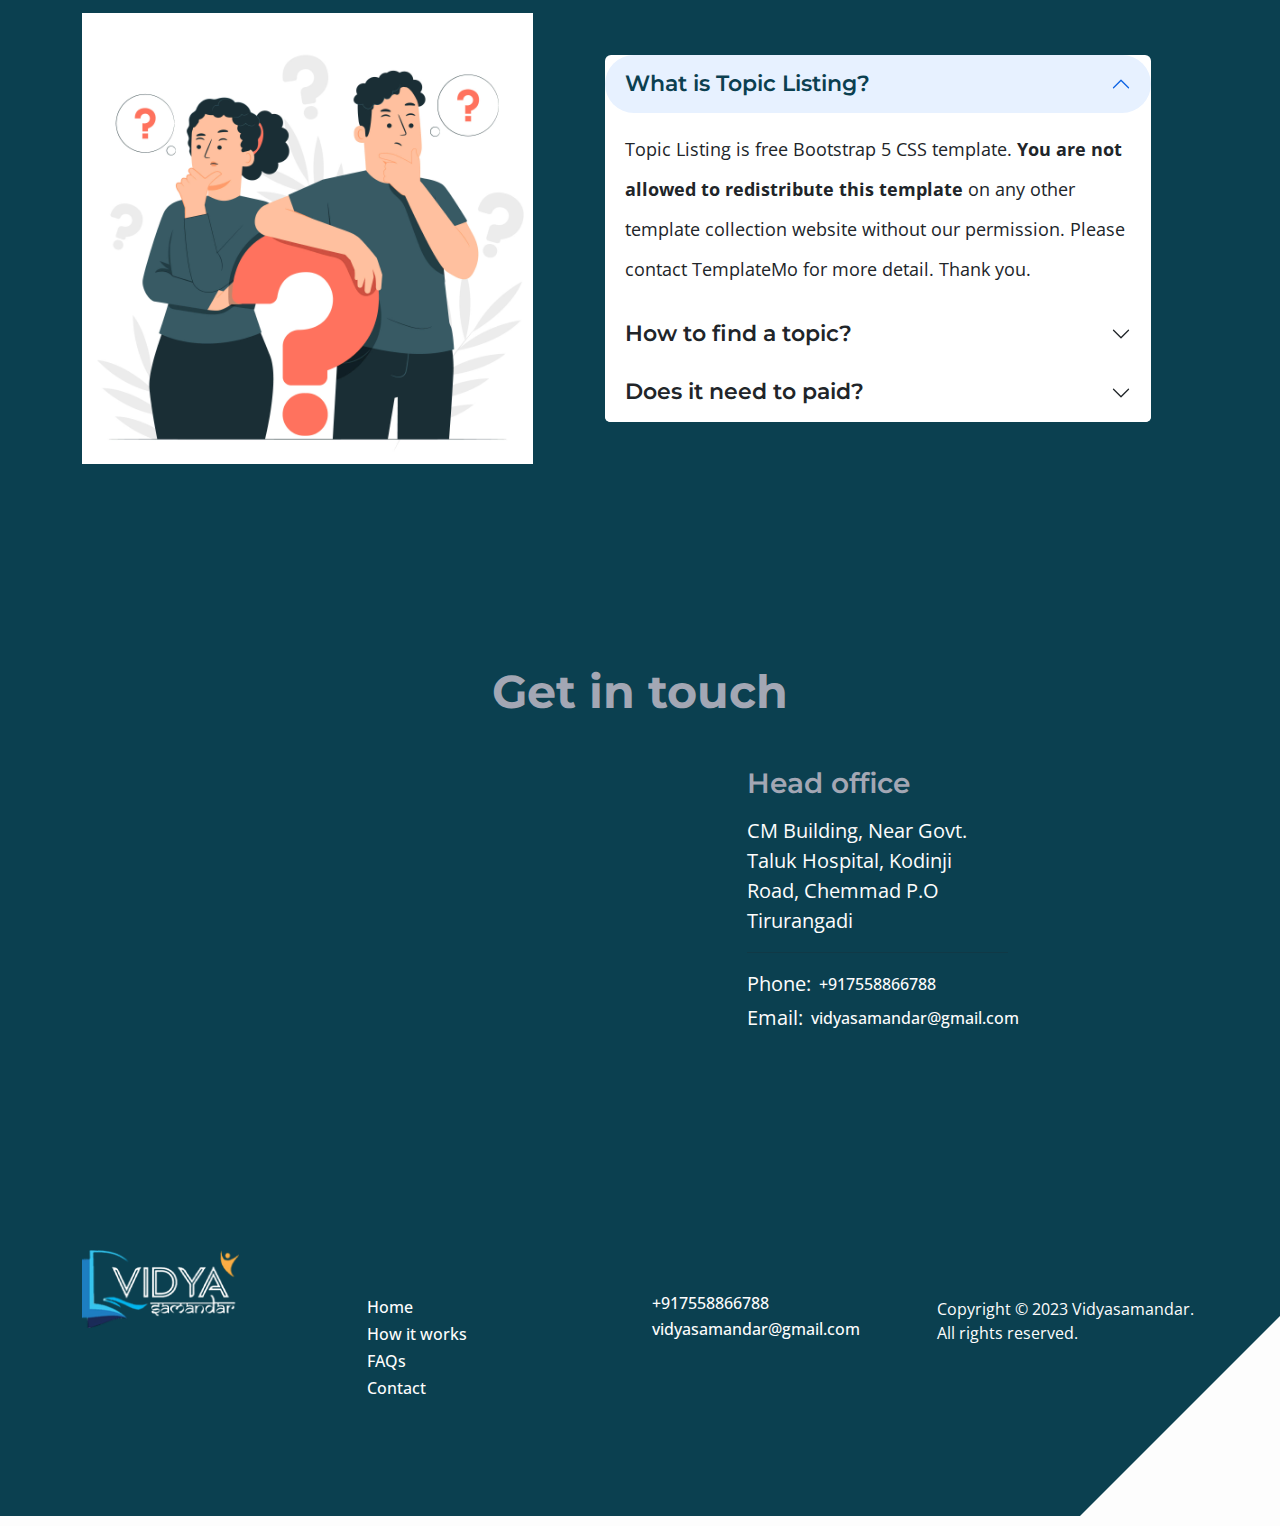
==== commit 1c671aa9: "[UPDT] styles" ====
--- a/index.html
+++ b/index.html
@@ -54,12 +54,14 @@
     </head>
     
     <body id="top">
-
+        <body>
+            <div id="cursor-dot"></div>
+        </body>
         <main>
 
             <nav class="navbar navbar-expand-lg">
                 <div class="container">
-                    <a class="navbar-brand" href="index.html"> 
+                    <a class="navbar-brand" href="index"> 
                         <img class="logo" src="images/topics/logo_no_bg.png"/>
                     </a>
 
@@ -97,9 +99,9 @@
                                 <a class="nav-link dropdown-toggle" href="#" id="navbarLightDropdownMenuLink" role="button" data-bs-toggle="dropdown" aria-expanded="false">Pages</a>
 
                                 <ul class="dropdown-menu dropdown-menu-light" aria-labelledby="navbarLightDropdownMenuLink">
-                                    <li><a class="dropdown-item" href="topics-listing.html">Topics Listing</a></li>
-
-                                    <li><a class="dropdown-item" href="contact.html">Contact Form</a></li>
+                                    <li><a class="dropdown-item" href="topics-listing">Topics Listing</a></li>
+
+                                    <li><a class="dropdown-item" href="contact">Contact Form</a></li>
                                 </ul>
                             </li>
                         </ul>
@@ -141,7 +143,7 @@
 
                         <div class="col-lg-4 col-12 mb-4 mb-lg-0">
                             <div class="custom-block bg-white shadow-lg">
-                                <a href="topics-detail.html">
+                                <a href="topics-detail">
                                     <div class="d-flex">
                                         <div>                                           
                                             <h6 class="mb-2"><b>Vidyasamandar</b> Educational Consultancy</h6>
@@ -168,7 +170,7 @@
 
                                             <p class="text-white">Explore a comprehensive range of educational services tailored to unlock your full potential, from personalized academic guidance to career counseling and more.</p>
 
-                                            <a href="topics-detail.html" class="btn custom-btn mt-2 mt-lg-3">Learn More</a>
+                                            <a href="topics-detail" class="btn custom-btn mt-2 mt-lg-3">Learn More</a>
                                         </div>
 
                                         <!-- <span class="badge bg-finance rounded-pill ms-auto">25</span> -->
@@ -247,7 +249,7 @@
                                     <div class="row">
                                         <div class="col-lg-4 col-md-6 col-12 mb-4 mb-lg-0">
                                             <div class="custom-block bg-white shadow-lg">
-                                                <a href="topics-detail.html">
+                                                <a href="topics-detail">
                                                     <div class="d-flex">
                                                         <div>
                                                             <h5 class="mb-2">BOSSE</h5>
@@ -265,7 +267,7 @@
 
                                         <div class="col-lg-4 col-md-6 col-12 mb-4 mb-lg-0">
                                             <div class="custom-block bg-white shadow-lg">
-                                                <a href="topics-detail.html">
+                                                <a href="topics-detail">
                                                     <div class="d-flex">
                                                         <div>
                                                             <h5 class="mb-2">NIOS</h5>
@@ -289,7 +291,7 @@
                                     <div class="row">
                                             <div class="col-lg-4 col-md-6 col-12 mb-4 mb-lg-3">
                                                 <div class="custom-block bg-white shadow-lg">
-                                                    <a href="topics-detail.html">
+                                                    <a href="topics-detail">
                                                         <div class="d-flex">
                                                             <div>
                                                                 <h5 class="mb-2">Asian International University</h5>
@@ -305,7 +307,7 @@
                                             </div>
                                             <div class="col-lg-4 col-md-6 col-12 mb-4 mb-lg-3">
                                                 <div class="custom-block bg-white shadow-lg">
-                                                    <a href="topics-detail.html">
+                                                    <a href="topics-detail">
                                                         <div class="d-flex">
                                                             <div>
                                                                 <h5 class="mb-2">IGNOU</h5>
@@ -321,7 +323,7 @@
                                             </div>    
                                             <div class="col-lg-4 col-md-6 col-12 mb-4 mb-lg-3">
                                                 <div class="custom-block bg-white shadow-lg">
-                                                    <a href="topics-detail.html">
+                                                    <a href="topics-detail">
                                                         <div class="d-flex">
                                                             <div>
                                                                 <h5 class="mb-2">Suresh Gyan Vihar University</h5>
@@ -343,7 +345,7 @@
                                     <div class="tab-pane fade" id="finance-tab-pane" role="tabpanel" aria-labelledby="finance-tab" tabindex="0">   <div class="row">
                                         <div class="col-lg-4 col-md-6 col-12 mb-4 mb-lg-3">
                                             <div class="custom-block bg-white shadow-lg">
-                                                <a href="topics-detail.html">
+                                                <a href="topics-detail">
                                                     <div class="d-flex">
                                                         <div>
                                                             <h5 class="mb-2">IGNOU</h5>
@@ -359,7 +361,7 @@
                                         </div>
                                         <div class="col-lg-4 col-md-6 col-12 mb-4 mb-lg-3">
                                             <div class="custom-block bg-white shadow-lg">
-                                                <a href="topics-detail.html">
+                                                <a href="topics-detail">
                                                     <div class="d-flex">
                                                         <div>
                                                             <h5 class="mb-2">Suresh Gyan Vihar University</h5>
@@ -375,7 +377,7 @@
                                         </div>
                                         <div class="col-lg-4 col-md-6 col-12 mb-4 mb-lg-3">
                                             <div class="custom-block bg-white shadow-lg">
-                                                <a href="topics-detail.html">
+                                                <a href="topics-detail">
                                                     <div class="d-flex">
                                                         <div>
                                                             <h5 class="mb-2">Asian International University</h5>
@@ -396,7 +398,7 @@
                                     <div class="row">
                                         <div class="col-lg-4 col-md-6 col-12 mb-4 mb-lg-3">
                                             <div class="custom-block bg-white shadow-lg">
-                                                <a href="topics-detail.html">
+                                                <a href="topics-detail">
                                                     <div class="d-flex">
                                                         <div>
                                                             <h5 class="mb-2">B.ed</h5>
@@ -413,7 +415,7 @@
 
                                         <div class="col-lg-4 col-md-6 col-12 mb-4 mb-lg-3">
                                             <div class="custom-block bg-white shadow-lg">
-                                                <a href="topics-detail.html">
+                                                <a href="topics-detail">
                                                     <div class="d-flex">
                                                         <div>
                                                             <h5 class="mb-2">M.ed</h5>
@@ -434,7 +436,7 @@
                                     <div class="row">
                                         <div class="col-lg-6 col-md-6 col-12 mb-4 mb-lg-3">
                                             <div class="custom-block bg-white shadow-lg">
-                                                <a href="topics-detail.html">
+                                                <a href="topics-detail">
                                                     <div class="d-flex">
                                                         <div>
                                                             <h5 class="mb-2">Graduation</h5>
@@ -452,7 +454,7 @@
 
                                         <div class="col-lg-6 col-md-6 col-12">
                                             <div class="custom-block bg-white shadow-lg">
-                                                <a href="topics-detail.html">
+                                                <a href="topics-detail">
                                                     <div class="d-flex">
                                                         <div>
                                                             <h5 class="mb-2">Educator</h5>
@@ -672,7 +674,7 @@
                 <div class="row">
 
                     <div class="col-lg-3 col-12 mb-4 pb-2">
-                        <a class="navbar-brand mb-2" href="index.html">
+                        <a class="navbar-brand mb-2" href="index">
                             <img class="logo-60" src="images/topics/logo_no_bg_wh.png"/>
                         </a>
                     </div>
--- a/css/templatemo-topic-listing.css
+++ b/css/templatemo-topic-listing.css
@@ -51,7 +51,14 @@
   background-color: var(--white-color);
   font-family: var(--body-font-family); 
 }
-
+@keyframes rotate {
+  from {
+      transform: rotate(0deg);
+  }
+  to {
+      transform: rotate(360deg);
+  }
+}
 
 /*---------------------------------------
   TYPOGRAPHY               
@@ -351,10 +358,21 @@
   padding-top: 15px;
   padding-bottom: 15px;
 }
-
+#cursor-dot {
+  position: fixed;
+  width: 10px;
+  height: 10px;
+  border: solid 2px var(--link-hover-color);
+  border-radius: 50%;
+  pointer-events: none;
+  z-index: 999;
+  border-style: dashed ;
+  transform: translate(-50%, -50%);
+  animation: rotate 600ms linear infinite; /* Rotate continuously */
+}
 .navbar-nav .nav-link.active, 
 .navbar-nav .nav-link:hover {
-  color: var(--primary-color);
+  color: var(--link-hover-color) !important;
 }
 
 .navbar .dropdown-menu {
@@ -954,7 +972,8 @@
 .custom-form button[type="submit"]:hover,
 .custom-form button[type="submit"]:focus {
   background: var(--custom-btn-bg-hover-color);
-  border-color: transparent;
+  border: solid 1px;
+  color: var(--border-color);
 }
 
 
